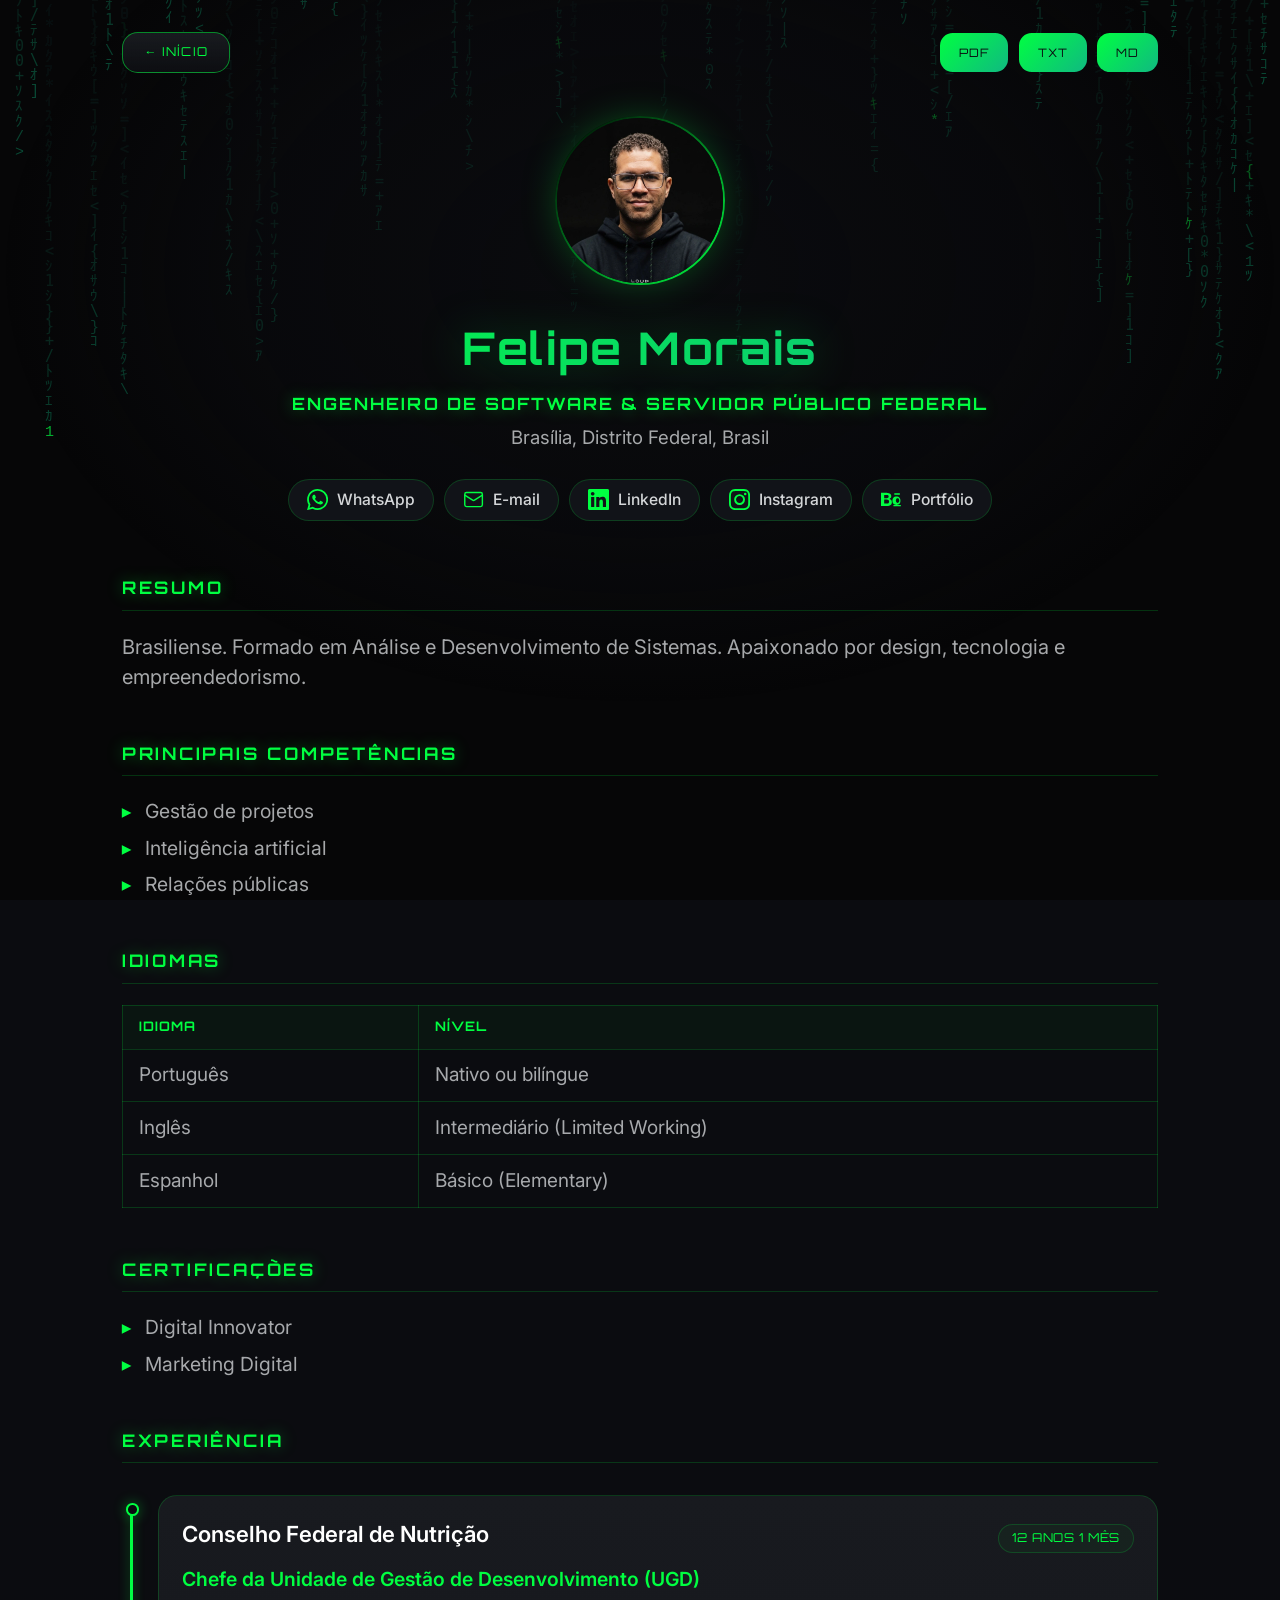
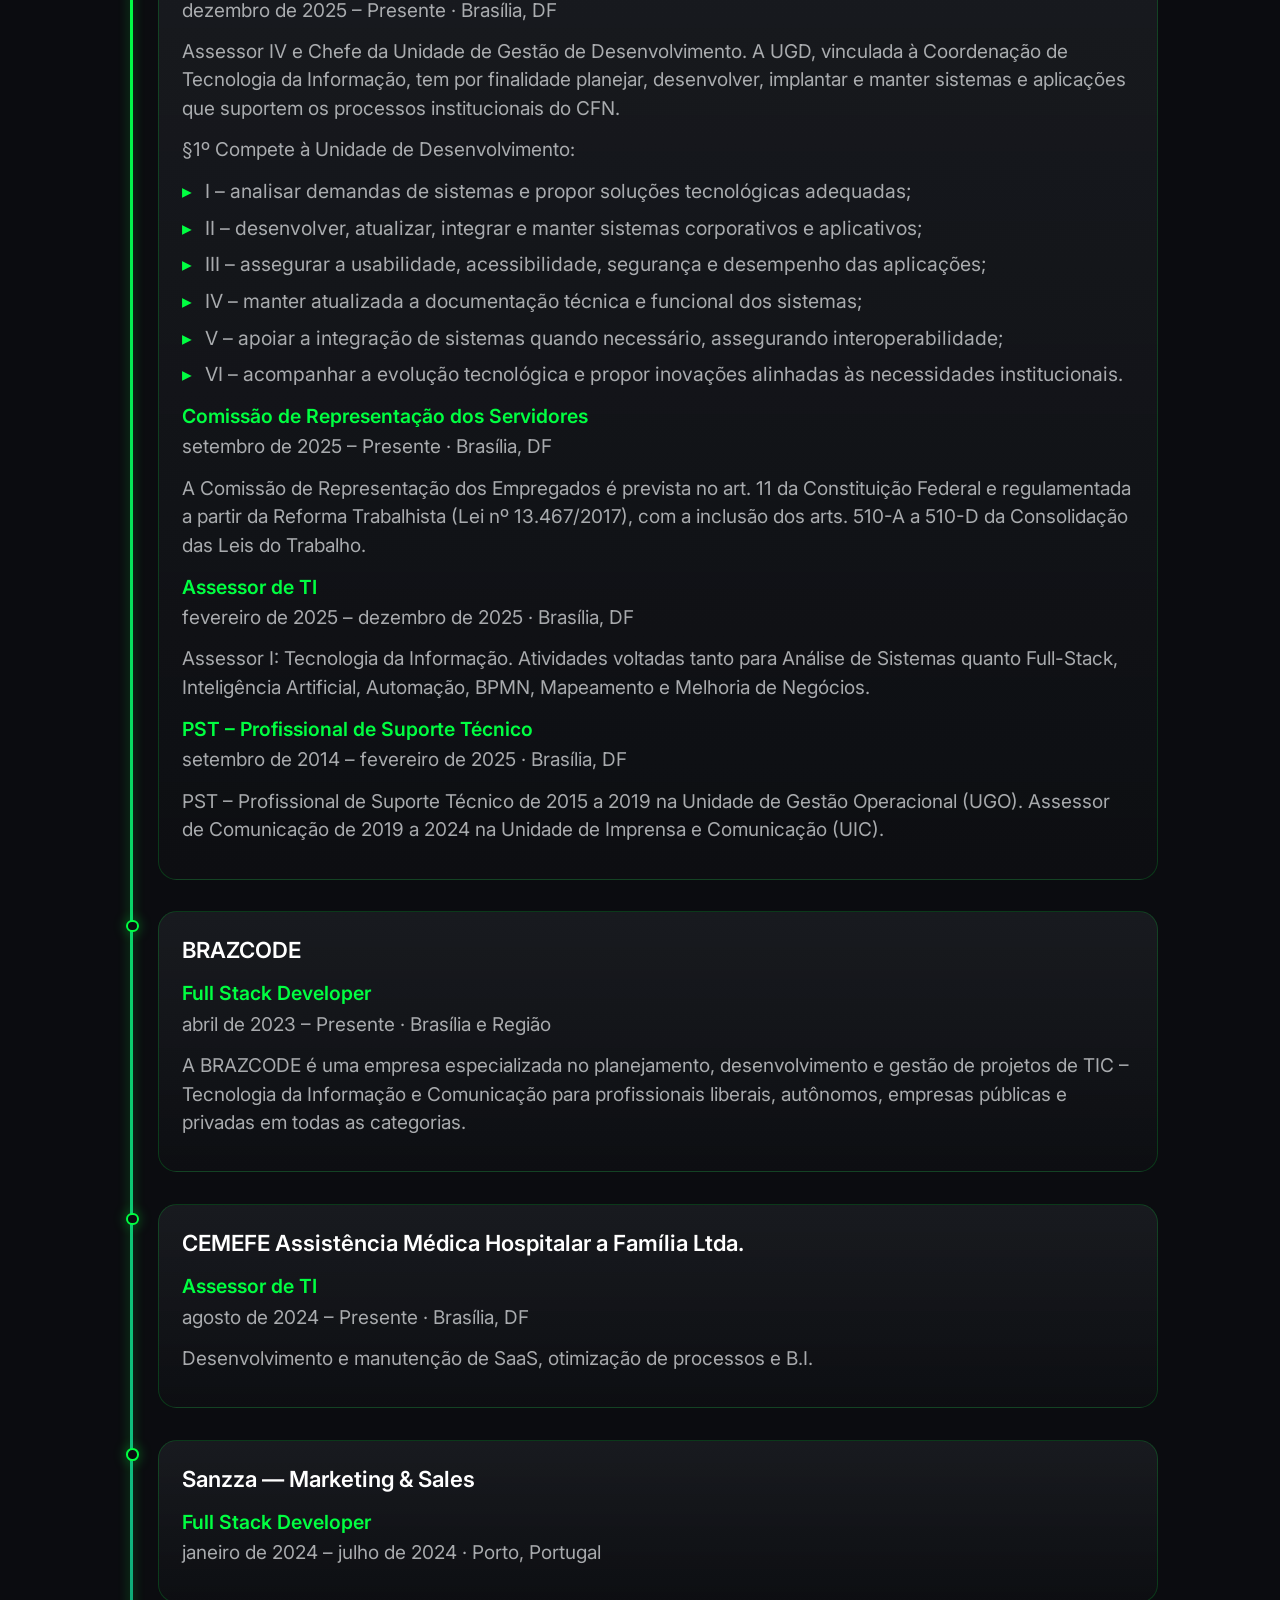
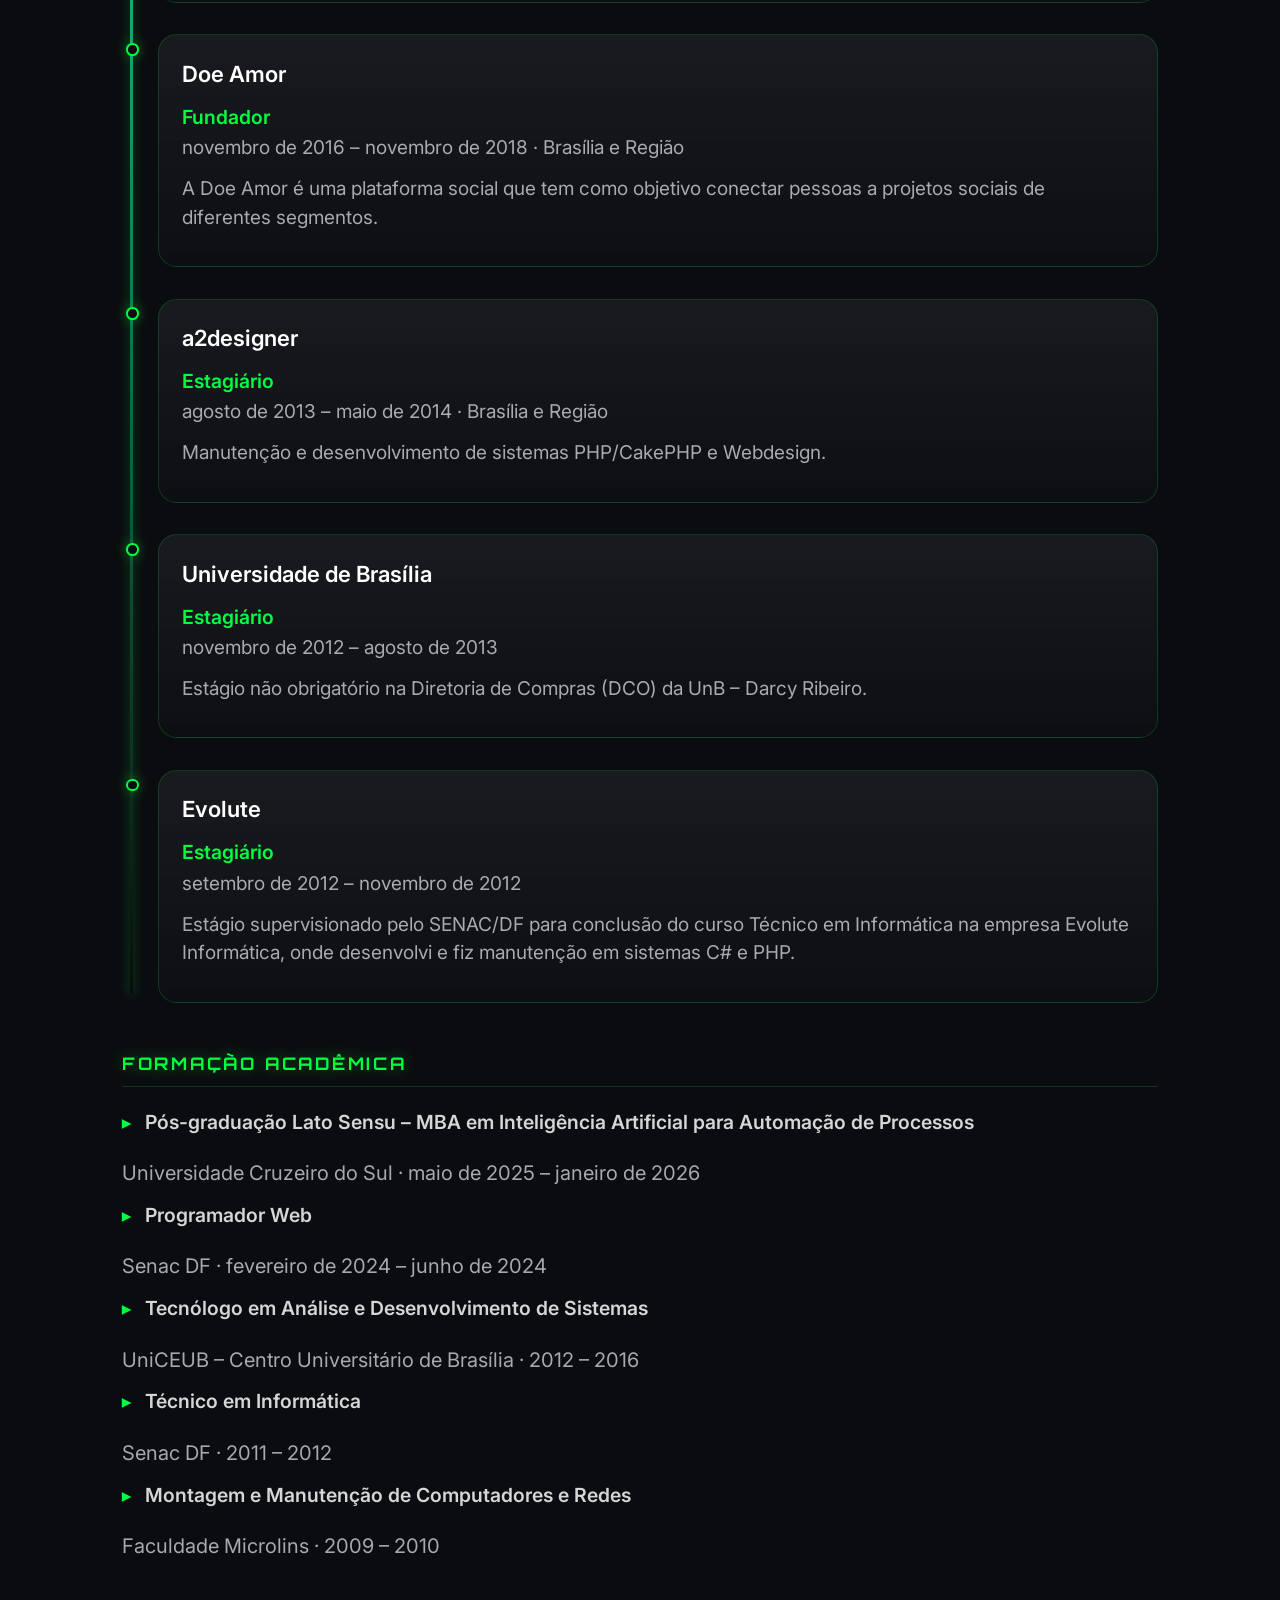
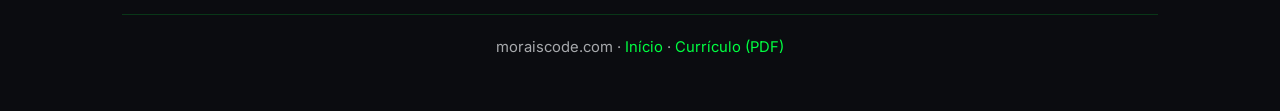
==== curriculo/index.html @ b553619d "style: troca o ciano (#66FCF1) pelo verde terminal (#00ff41) na home e no curriculo" ====
<!DOCTYPE html>
<html lang="pt-BR">
<head>
<meta charset="UTF-8">
<meta name="viewport" content="width=device-width,initial-scale=1,viewport-fit=cover">
<title>Currículo - Felipe Morais | Engenheiro de Software & Full Stack Developer</title>
<meta name="description" content="Currículo de Felipe Morais — Engenheiro de Software e Full Stack Developer, Servidor Público Federal no CFN (Brasília/DF). Experiência, formação, competências e contato.">
<meta name="keywords" content="currículo Felipe Morais, curriculum vitae, engenheiro de software, full stack developer, Python, JavaScript, PostgreSQL, Docker, WordPress, Linux, Node.js, Git, Brasília, CFN">
<meta name="author" content="Felipe Morais">
<meta name="robots" content="index, follow, max-snippet:-1, max-image-preview:large">
<link rel="canonical" href="https://moraiscode.com/curriculo/">
<meta name="theme-color" content="#0B0C10">
<meta name="geo.region" content="BR-DF">
<meta name="geo.placename" content="Brasília">
<meta property="profile:first_name" content="Felipe">
<meta property="profile:last_name" content="Morais">
<link rel="icon" href="/favicon.ico" sizes="any">
<link rel="icon" type="image/png" sizes="32x32" href="/favicon-32x32.png">
<link rel="icon" type="image/png" sizes="192x192" href="/favicon-192x192.png">
<link rel="apple-touch-icon" href="/apple-touch-icon.png">

<!-- Open Graph -->
<meta property="og:type" content="profile">
<meta property="og:title" content="Currículo - Felipe Morais | Engenheiro de Software">
<meta property="og:description" content="Engenheiro de Software e Full Stack Developer, Servidor Público Federal no CFN (Brasília/DF). Experiência, formação e competências.">
<meta property="og:url" content="https://moraiscode.com/curriculo/">
<meta property="og:site_name" content="moraiscode.com">
<meta property="og:image" content="https://moraiscode.com/assets/foto.webp">
<meta property="og:image:width" content="1280">
<meta property="og:image:height" content="1280">
<meta property="og:image:type" content="image/webp">
<meta property="og:image:alt" content="Felipe Morais">
<meta property="og:locale" content="pt_BR">

<!-- Twitter Card -->
<meta name="twitter:card" content="summary">
<meta name="twitter:title" content="Currículo - Felipe Morais">
<meta name="twitter:description" content="Engenheiro de Software e Full Stack Developer, Servidor Público Federal no CFN (Brasília/DF).">
<meta name="twitter:image" content="https://moraiscode.com/assets/foto.webp">
<meta name="twitter:image:alt" content="Felipe Morais">
<meta name="twitter:site" content="@moraiscode">

<script type="application/ld+json">
{
  "@context": "https://schema.org",
  "@type": "ProfilePage",
  "mainEntity": {
    "@type": "Person",
    "name": "Felipe Morais",
    "givenName": "Felipe",
    "familyName": "Morais",
    "url": "https://moraiscode.com",
    "image": "https://moraiscode.com/assets/foto.webp",
    "jobTitle": "Engenheiro de Software",
    "description": "Engenheiro de Software e Full Stack Developer, Servidor Público Federal no CFN. Atua com desenvolvimento web, automação, inteligência artificial e gestão de projetos de TIC.",
    "email": "contato.felipeamorim@gmail.com",
    "telephone": "+5561986535340",
    "address": {
      "@type": "PostalAddress",
      "addressLocality": "Brasília",
      "addressRegion": "DF",
      "addressCountry": "BR"
    },
    "nationality": "Brasileiro",
    "worksFor": { "@type": "Organization", "name": "Conselho Federal de Nutrição (CFN)" },
    "alumniOf": [
      { "@type": "CollegeOrUniversity", "name": "UniCEUB — Centro Universitário de Brasília" },
      { "@type": "CollegeOrUniversity", "name": "Universidade Cruzeiro do Sul" },
      { "@type": "EducationalOrganization", "name": "Senac DF" }
    ],
    "knowsLanguage": ["pt-BR", "en", "es"],
    "knowsAbout": ["Desenvolvimento web", "Full Stack", "Python", "JavaScript", "PostgreSQL", "Docker", "WordPress", "Linux", "Node.js", "Git", "Inteligência Artificial", "Automação", "Gestão de projetos"],
    "subjectOf": {
      "@type": "DigitalDocument",
      "name": "Currículo — Felipe Morais",
      "url": "https://moraiscode.com/curriculo.pdf",
      "encodingFormat": "application/pdf"
    },
    "sameAs": [
      "https://github.com/moraiscode",
      "https://www.linkedin.com/in/moraiscode/",
      "https://www.instagram.com/moraiscode",
      "https://www.behance.net/moraiscode"
    ]
  }
}
</script>

<link rel="preconnect" href="https://fonts.googleapis.com">
<link rel="preconnect" href="https://fonts.gstatic.com" crossorigin>
<link href="https://fonts.googleapis.com/css2?family=Orbitron:wght@500;700&family=Inter:wght@400;500;600&display=swap" rel="stylesheet">

<style>
*{margin:0;padding:0;box-sizing:border-box}
html{font-size:clamp(15px,2.35vmin,34px);-webkit-text-size-adjust:100%;scrollbar-width:thin;scrollbar-color:var(--cyan) var(--bg)}
::-webkit-scrollbar{width:.45rem;height:.45rem}
::-webkit-scrollbar-track{background:var(--bg)}
::-webkit-scrollbar-thumb{background:linear-gradient(180deg,var(--cyan),var(--green));border-radius:999px}
::-webkit-scrollbar-thumb:hover{background:var(--cyan);box-shadow:0 0 0.5rem var(--glow)}

:root{
  --bg:#0B0C10;
  --card:#111318;
  --border:rgba(0,255,65,.18);
  --cyan:#00ff41;
  --green:#10b981;
  --text:#D4D6D8;
  --dim:rgba(212,214,216,.78);
  --glow:rgba(0,255,65,.4);
}

body{
  background:var(--bg);
  color:var(--text);
  font-family:'Inter',system-ui,-apple-system,sans-serif;
  min-height:100vh;
  line-height:1.5;
  overflow-x:hidden;
}

/* MATRIX BACKGROUND */
#matrix{position:fixed;inset:0;width:100%;height:100%;z-index:0;pointer-events:none;opacity:.8}
body::after{
  content:'';
  position:fixed;
  inset:0;
  z-index:0;
  pointer-events:none;
  background:radial-gradient(ellipse 62% 60% at 50% 30%,rgba(11,12,16,.86) 0%,rgba(11,12,16,.5) 50%,rgba(11,12,16,0) 80%);
}

.wrap{
  position:relative;
  z-index:1;
  max-width:52rem;
  margin:0 auto;
  padding:1.5rem 1.5rem 2.5rem;
}

/* TOPBAR */
.topbar{
  display:flex;
  align-items:center;
  justify-content:space-between;
  gap:1rem;
  flex-wrap:wrap;
  margin-bottom:2rem;
}
.back{
  display:inline-flex;
  align-items:center;
  gap:.4rem;
  font-family:'Orbitron',sans-serif;
  font-size:.58rem;
  letter-spacing:.1em;
  text-transform:uppercase;
  color:var(--cyan);
  text-decoration:none;
  background:linear-gradient(180deg,rgba(255,255,255,.03),rgba(0,0,0,.28)),var(--card);
  border:0.0625rem solid color-mix(in srgb,var(--cyan) 40%,var(--border));
  border-radius:0.75rem;
  padding:.5rem 1rem;
  transition:border-color .2s ease,box-shadow .2s ease,transform .2s ease;
}
.back:hover{border-color:var(--cyan);box-shadow:0 0 1rem -0.25rem var(--glow);transform:translateY(-0.125rem)}
.dl{display:flex;gap:.5rem}
.dl a{
  font-family:'Orbitron',sans-serif;
  font-size:.55rem;
  letter-spacing:.08em;
  text-transform:uppercase;
  color:#0B0C10;
  background:linear-gradient(135deg,var(--cyan),var(--green));
  border-radius:0.6rem;
  padding:.5rem .9rem;
  text-decoration:none;
  transition:transform .2s ease,box-shadow .2s ease;
}
.dl a:hover{transform:translateY(-0.125rem);box-shadow:0 0 1.1rem -0.2rem var(--glow)}

/* HERO */
.hero{text-align:center;margin-bottom:2.5rem}
.hero-photo{
  width:8rem;
  height:8rem;
  border-radius:50%;
  border:0.125rem solid transparent;
  background:
    linear-gradient(var(--bg),var(--bg)) padding-box,
    linear-gradient(135deg,#000,var(--cyan)) border-box;
  object-fit:cover;
  margin-bottom:1rem;
  box-shadow:0 0 2rem -0.5rem var(--glow);
}
.hero-name{
  font-family:'Orbitron',sans-serif;
  font-weight:700;
  font-size:clamp(1.6rem,5vmin,2.6rem);
  letter-spacing:.04em;
  background:linear-gradient(90deg,var(--cyan),var(--green));
  -webkit-background-clip:text;
  background-clip:text;
  color:transparent;
  filter:drop-shadow(0 0 1rem rgba(0,255,65,.25));
  margin-bottom:.4rem;
}
.hero-role{
  font-family:'Orbitron',sans-serif;
  font-size:.8rem;
  letter-spacing:.12em;
  text-transform:uppercase;
  color:var(--cyan);
  text-shadow:0 0 0.75rem var(--glow);
  margin-bottom:.4rem;
}
.hero-loc{font-size:.88rem;color:var(--dim);margin-bottom:1.25rem}
.hero-links{display:flex;flex-wrap:wrap;justify-content:center;gap:.5rem}
.clink{
  display:inline-flex;
  align-items:center;
  gap:.4rem;
  font-size:.74rem;
  font-weight:500;
  color:var(--text);
  text-decoration:none;
  background:var(--card);
  border:0.0625rem solid var(--border);
  border-radius:999px;
  padding:.4rem .85rem;
  transition:transform .2s ease,border-color .2s ease,box-shadow .2s ease;
}
.clink svg{width:1rem;height:1rem;color:var(--cyan)}
.clink:hover{transform:translateY(-0.125rem);border-color:var(--cyan);box-shadow:0 0 1rem -0.3rem var(--glow)}

/* CONTEÚDO */
.cv h2{
  font-family:'Orbitron',sans-serif;
  font-size:.82rem;
  letter-spacing:.16em;
  text-transform:uppercase;
  color:var(--cyan);
  margin:2.25rem 0 1rem;
  padding-bottom:.45rem;
  border-bottom:0.0625rem solid var(--border);
  text-shadow:0 0 0.75rem var(--glow);
}
.cv h3{
  position:relative;
  font-family:'Inter',sans-serif;
  font-size:1.08rem;
  font-weight:600;
  color:#fff;
  margin:1.4rem 0 .3rem;
  padding-left:.85rem;
}
.cv h3::before{
  content:'';
  position:absolute;
  left:0;
  top:.15em;
  bottom:.15em;
  width:.2rem;
  border-radius:0.125rem;
  background:linear-gradient(var(--cyan),var(--green));
  box-shadow:0 0 0.5rem var(--glow);
}
.cv p{font-size:.95rem;color:var(--dim);margin-bottom:.6rem}
.cv strong{color:var(--text);font-weight:600}
.cv em{color:var(--cyan);font-style:normal;font-size:.82rem;letter-spacing:.02em}
.cv a{color:var(--cyan);text-decoration:none}
.cv a:hover{text-decoration:underline}
.cv ul{list-style:none;margin:0 0 1rem;padding:0}
.cv li{position:relative;font-size:.92rem;color:var(--dim);padding-left:1.1rem;margin-bottom:.35rem}
.cv li::before{content:'▸';position:absolute;left:0;color:var(--cyan)}
.cv hr{border:0;border-top:0.0625rem solid var(--border);margin:1.75rem 0}
.cv table{width:100%;border-collapse:collapse;margin:0 0 1rem;font-size:.9rem}
.cv th,.cv td{text-align:left;padding:.55rem .75rem;border:0.0625rem solid var(--border)}
.cv th{
  font-family:'Orbitron',sans-serif;
  font-size:.62rem;
  letter-spacing:.08em;
  text-transform:uppercase;
  color:var(--cyan);
  background:rgba(0,255,65,.04);
}
.cv td{color:var(--dim)}

/* TIMELINE (experiência) */
.timeline{position:relative;margin:1.5rem 0 0;padding-left:1.7rem}
.timeline::before{
  content:'';
  position:absolute;
  left:.4rem;
  top:0.7rem;
  bottom:.35rem;
  width:0.125rem;
  background:linear-gradient(180deg,var(--cyan),var(--green) 60%,transparent);
  box-shadow:0 0 0.5rem var(--glow);
}
.tl-item{position:relative;margin-bottom:1.5rem}
.tl-item:last-child{margin-bottom:0}
.tl-dot{
  position:absolute;
  left:-1.5rem;
  top:.4rem;
  width:.6rem;
  height:.6rem;
  border-radius:50%;
  background:var(--bg);
  border:0.125rem solid var(--cyan);
  box-shadow:0 0 0.6rem var(--glow);
}
.tl-card{
  background:linear-gradient(180deg,rgba(255,255,255,.03),rgba(0,0,0,.25)),var(--card);
  border:0.0625rem solid var(--border);
  border-radius:0.875rem;
  padding:1rem 1.1rem;
  transition:border-color .25s ease,box-shadow .25s ease,transform .25s ease;
}
.tl-card:hover{border-color:var(--cyan);box-shadow:0 0 1.25rem -0.4rem var(--glow);transform:translateY(-0.125rem)}
.tl-head{display:flex;align-items:baseline;justify-content:space-between;gap:.75rem;flex-wrap:wrap;margin-bottom:.4rem}
.tl-head h3{padding:0;margin:0;font-size:1.05rem;color:#fff}
.tl-head h3::before{display:none}
.tl-date{
  font-family:'Orbitron',sans-serif;
  font-size:.58rem;
  letter-spacing:.06em;
  text-transform:uppercase;
  color:var(--cyan);
  border:0.0625rem solid var(--border);
  border-radius:999px;
  padding:.2rem .6rem;
  white-space:nowrap;
  background:rgba(0,255,65,.04);
}
.tl-role{font-size:.92rem;font-weight:600;color:var(--cyan);margin:.6rem 0 .1rem}
.tl-when{font-size:.78rem;color:var(--dim);margin-bottom:.35rem}
.tl-card p{font-size:.9rem}
.tl-card ul{margin-bottom:.5rem}

/* RODAPÉ */
.footer{
  margin-top:2.5rem;
  padding-top:1rem;
  border-top:0.0625rem solid var(--border);
  text-align:center;
}
.footer p{font-size:.7rem;color:var(--dim)}
.footer a{color:var(--cyan);text-decoration:none}

@media(max-width:560px){
  .wrap{padding:1.25rem 1rem 2rem}
  .topbar{gap:.6rem;margin-bottom:1.5rem}
  .hero-photo{width:6.5rem;height:6.5rem}
  .cv h2{margin-top:1.6rem}
  .timeline{padding-left:1.4rem}
  .tl-dot{left:-1.25rem}
}

@media(prefers-reduced-motion:reduce){*{animation:none!important;transition:none!important}}
</style>
</head>
<body>

<canvas id="matrix" aria-hidden="true"></canvas>

<div class="wrap">

  <nav class="topbar">
    <a class="back" href="/">← Início</a>
    <div class="dl">
      <a href="/curriculo.pdf">PDF</a>
      <a href="/curriculo.txt">TXT</a>
      <a href="/curriculo.md">MD</a>
    </div>
  </nav>

  <main>
<header class="hero"><img class="hero-photo" src="/assets/foto.webp" alt="Felipe Morais" width="132" height="132" decoding="async"><h1 class="hero-name">Felipe Morais</h1><p class="hero-role"><strong>Engenheiro de Software &amp; Servidor Público Federal</strong></p><p class="hero-loc">Brasília, Distrito Federal, Brasil</p><nav class="hero-links"><a href="https://wa.me/5561986535340" target="_blank" rel="noopener" class="clink" title="WhatsApp" aria-label="WhatsApp"><svg viewBox="0 0 24 24" fill="currentColor" aria-hidden="true"><path d="M17.472 14.382c-.297-.149-1.758-.867-2.03-.967-.273-.099-.471-.148-.67.15-.197.297-.767.966-.94 1.164-.173.199-.347.223-.644.075-.297-.15-1.255-.463-2.39-1.475-.883-.788-1.48-1.761-1.653-2.059-.173-.297-.018-.458.13-.606.134-.133.298-.347.446-.52.149-.174.198-.298.298-.497.099-.198.05-.371-.025-.52-.075-.149-.669-1.612-.916-2.207-.242-.579-.487-.5-.669-.51l-.57-.01c-.198 0-.52.074-.792.372-.272.297-1.04 1.016-1.04 2.479 0 1.462 1.065 2.875 1.213 3.074.149.198 2.096 3.2 5.077 4.487.709.306 1.262.489 1.694.625.712.227 1.36.195 1.871.118.571-.085 1.758-.719 2.006-1.413.248-.694.248-1.289.173-1.413-.074-.124-.272-.198-.57-.347m-5.421 7.403h-.004a9.87 9.87 0 01-5.031-1.378l-.361-.214-3.741.982.998-3.648-.235-.374a9.86 9.86 0 01-1.51-5.26c.001-5.45 4.436-9.884 9.888-9.884 2.64 0 5.122 1.03 6.988 2.898a9.825 9.825 0 012.893 6.994c-.003 5.45-4.437 9.884-9.885 9.884m8.413-18.297A11.815 11.815 0 0012.05 0C5.495 0 .16 5.335.157 11.892c0 2.096.547 4.142 1.588 5.945L.057 24l6.305-1.654a11.882 11.882 0 005.683 1.448h.005c6.554 0 11.89-5.335 11.893-11.893a11.821 11.821 0 00-3.48-8.413Z"/></svg><span>WhatsApp</span></a><a href="mailto:contato.felipeamorim@gmail.com" target="_blank" rel="noopener" class="clink" title="E-mail" aria-label="E-mail"><svg viewBox="0 0 24 24" fill="none" stroke="currentColor" stroke-width="1.6" stroke-linecap="round" stroke-linejoin="round" aria-hidden="true"><rect x="2" y="4" width="20" height="16" rx="2"/><path d="m22 7-8.97 5.7a1.94 1.94 0 0 1-2.06 0L2 7"/></svg><span>E-mail</span></a><a href="https://www.linkedin.com/in/moraiscode" target="_blank" rel="noopener" class="clink" title="LinkedIn" aria-label="LinkedIn"><svg viewBox="0 0 24 24" fill="currentColor" aria-hidden="true"><path d="M20.447 20.452h-3.554v-5.569c0-1.328-.027-3.037-1.852-3.037-1.853 0-2.136 1.445-2.136 2.939v5.667H9.351V9h3.414v1.561h.046c.477-.9 1.637-1.85 3.37-1.85 3.601 0 4.267 2.37 4.267 5.455v6.286zM5.337 7.433c-1.144 0-2.063-.926-2.063-2.065 0-1.138.92-2.063 2.063-2.063 1.14 0 2.064.925 2.064 2.063 0 1.139-.925 2.065-2.064 2.065zm1.782 13.019H3.555V9h3.564v11.452zM22.225 0H1.771C.792 0 0 .774 0 1.729v20.542C0 23.227.792 24 1.771 24h20.451C23.2 24 24 23.227 24 22.271V1.729C24 .774 23.2 0 22.222 0h.003z"/></svg><span>LinkedIn</span></a><a href="https://instagram.com/moraiscode" target="_blank" rel="noopener" class="clink" title="Instagram" aria-label="Instagram"><svg viewBox="0 0 24 24" fill="currentColor" aria-hidden="true"><path d="M12 0C8.74 0 8.333.015 7.053.072 5.775.132 4.905.333 4.14.63c-.789.306-1.459.717-2.126 1.384S.935 3.35.63 4.14C.333 4.905.131 5.775.072 7.053.012 8.333 0 8.74 0 12s.015 3.667.072 4.947c.06 1.277.261 2.148.558 2.913.306.788.717 1.459 1.384 2.126.667.666 1.336 1.079 2.126 1.384.766.296 1.636.499 2.913.558C8.333 23.988 8.74 24 12 24s3.667-.015 4.947-.072c1.277-.06 2.148-.262 2.913-.558.788-.306 1.459-.718 2.126-1.384.666-.667 1.079-1.335 1.384-2.126.296-.765.499-1.636.558-2.913.06-1.28.072-1.687.072-4.947s-.015-3.667-.072-4.947c-.06-1.277-.262-2.149-.558-2.913-.306-.789-.718-1.459-1.384-2.126C21.319 1.347 20.651.935 19.86.63c-.765-.297-1.636-.499-2.913-.558C15.667.012 15.26 0 12 0zm0 2.16c3.203 0 3.585.016 4.85.071 1.17.055 1.805.249 2.227.415.562.217.96.477 1.382.896.419.42.679.819.896 1.381.164.422.36 1.057.413 2.227.057 1.266.07 1.646.07 4.85s-.015 3.585-.074 4.85c-.061 1.17-.256 1.805-.421 2.227-.224.562-.479.96-.899 1.382-.419.419-.824.679-1.38.896-.42.164-1.065.36-2.235.413-1.274.057-1.649.07-4.859.07-3.211 0-3.586-.015-4.859-.074-1.171-.061-1.816-.256-2.236-.421-.569-.224-.96-.479-1.379-.899-.421-.419-.69-.824-.9-1.38-.165-.42-.359-1.065-.42-2.235-.045-1.26-.061-1.649-.061-4.844 0-3.196.016-3.586.061-4.861.061-1.17.255-1.814.42-2.234.21-.57.479-.96.9-1.381.419-.419.81-.689 1.379-.898.42-.166 1.051-.361 2.221-.421 1.275-.045 1.65-.06 4.859-.06l.045.03zm0 3.678a6.162 6.162 0 100 12.324 6.162 6.162 0 100-12.324zM12 16c-2.21 0-4-1.79-4-4s1.79-4 4-4 4 1.79 4 4-1.79 4-4 4zm7.846-10.405a1.441 1.441 0 11-2.88 0 1.441 1.441 0 012.88 0z"/></svg><span>Instagram</span></a><a href="https://www.behance.net/moraiscode" target="_blank" rel="noopener" class="clink" title="Portfólio" aria-label="Portfólio"><svg viewBox="0 0 24 24" fill="currentColor" aria-hidden="true"><path d="M6.938 4.503c.702 0 1.34.06 1.92.188.577.13 1.07.33 1.485.61.41.28.733.65.96 1.12.225.47.34 1.05.34 1.73 0 .74-.17 1.36-.507 1.86-.338.5-.837.9-1.502 1.22.906.26 1.576.72 2.022 1.37.448.66.665 1.45.665 2.36 0 .75-.13 1.39-.41 1.93-.28.55-.67 1-1.16 1.35-.48.348-1.05.6-1.67.767-.63.165-1.27.25-1.95.25H0v-14.9h6.938zm-.36 5.91c.63 0 1.14-.15 1.53-.44.39-.3.59-.74.59-1.33 0-.35-.06-.64-.19-.87-.13-.23-.3-.42-.51-.56-.21-.14-.44-.24-.69-.3-.26-.06-.52-.1-.79-.1H3.61v3.6h2.97zm.16 6.18c.31 0 .61-.03.91-.1.3-.07.56-.19.79-.36.23-.17.41-.4.55-.69.14-.29.21-.65.21-1.08 0-.85-.24-1.47-.72-1.86-.48-.39-1.11-.58-1.89-.58H3.61v4.59h3.13zM15.1 4.91h6.3v1.62h-6.3V4.91zM21.79 11.37c-.19-.58-.48-1.09-.86-1.51-.39-.42-.87-.74-1.44-.96-.57-.22-1.22-.33-1.95-.33-.73 0-1.38.11-1.95.33-.57.22-1.05.54-1.44.96-.38.42-.67.93-.86 1.51-.19.58-.29 1.22-.29 1.93 0 .71.1 1.35.29 1.93.19.58.48 1.09.86 1.51.39.42.87.74 1.44.96.57.22 1.22.33 1.95.33.73 0 1.38-.11 1.95-.33.57-.22 1.05-.54 1.44-.96.38-.42.67-.93.86-1.51.19-.58.29-1.22.29-1.93 0-.71-.1-1.35-.29-1.93zm-4.65.46c.17-.39.4-.7.68-.92.28-.22.61-.33.99-.33.38 0 .71.11.99.33.28.22.51.53.68.92.17.39.25.84.25 1.34 0 .5-.08.95-.25 1.34-.17.39-.4.7-.68.92-.28.22-.61.33-.99.33-.38 0-.71-.11-.99-.33-.28-.22-.51-.53-.68-.92-.17-.39-.25-.84-.25-1.34 0-.5.08-.95.25-1.34zM14.12 19.5h8.4v-1.4h-8.4v1.4z"/></svg><span>Portfólio</span></a></nav></header>
<article class="cv"><h2>Resumo</h2>
<p>Brasiliense. Formado em Análise e Desenvolvimento de Sistemas. Apaixonado por design, tecnologia e empreendedorismo.</p>
<h2>Principais competências</h2>
<ul><li>Gestão de projetos</li><li>Inteligência artificial</li><li>Relações públicas</li></ul>
<h2>Idiomas</h2>
<table><thead><tr><th>Idioma</th><th>Nível</th></tr></thead><tbody><tr><td>Português</td><td>Nativo ou bilíngue</td></tr><tr><td>Inglês</td><td>Intermediário (Limited Working)</td></tr><tr><td>Espanhol</td><td>Básico (Elementary)</td></tr></tbody></table>
<h2>Certificações</h2>
<ul><li>Digital Innovator</li><li>Marketing Digital</li></ul>
<h2>Experiência</h2><div class="timeline"><div class="tl-item"><span class="tl-dot"></span><div class="tl-card"><div class="tl-head"><h3>Conselho Federal de Nutrição</h3><span class="tl-date">12 anos 1 mês</span></div><h4 class="tl-role">Chefe da Unidade de Gestão de Desenvolvimento (UGD)</h4><p class="tl-when">dezembro de 2025 – Presente · Brasília, DF</p><p>Assessor IV e Chefe da Unidade de Gestão de Desenvolvimento. A UGD, vinculada à Coordenação de Tecnologia da Informação, tem por finalidade planejar, desenvolver, implantar e manter sistemas e aplicações que suportem os processos institucionais do CFN.</p><p>§1º Compete à Unidade de Desenvolvimento:</p><ul><li>I – analisar demandas de sistemas e propor soluções tecnológicas adequadas;</li><li>II – desenvolver, atualizar, integrar e manter sistemas corporativos e aplicativos;</li><li>III – assegurar a usabilidade, acessibilidade, segurança e desempenho das aplicações;</li><li>IV – manter atualizada a documentação técnica e funcional dos sistemas;</li><li>V – apoiar a integração de sistemas quando necessário, assegurando interoperabilidade;</li><li>VI – acompanhar a evolução tecnológica e propor inovações alinhadas às necessidades institucionais.</li></ul><h4 class="tl-role">Comissão de Representação dos Servidores</h4><p class="tl-when">setembro de 2025 – Presente · Brasília, DF</p><p>A Comissão de Representação dos Empregados é prevista no art. 11 da Constituição Federal e regulamentada a partir da Reforma Trabalhista (Lei nº 13.467/2017), com a inclusão dos arts. 510-A a 510-D da Consolidação das Leis do Trabalho.</p><h4 class="tl-role">Assessor de TI</h4><p class="tl-when">fevereiro de 2025 – dezembro de 2025 · Brasília, DF</p><p>Assessor I: Tecnologia da Informação. Atividades voltadas tanto para Análise de Sistemas quanto Full-Stack, Inteligência Artificial, Automação, BPMN, Mapeamento e Melhoria de Negócios.</p><h4 class="tl-role">PST – Profissional de Suporte Técnico</h4><p class="tl-when">setembro de 2014 – fevereiro de 2025 · Brasília, DF</p><p>PST – Profissional de Suporte Técnico de 2015 a 2019 na Unidade de Gestão Operacional (UGO). Assessor de Comunicação de 2019 a 2024 na Unidade de Imprensa e Comunicação (UIC).</p></div></div><div class="tl-item"><span class="tl-dot"></span><div class="tl-card"><div class="tl-head"><h3>BRAZCODE</h3></div><h4 class="tl-role">Full Stack Developer</h4><p class="tl-when">abril de 2023 – Presente · Brasília e Região</p><p>A BRAZCODE é uma empresa especializada no planejamento, desenvolvimento e gestão de projetos de TIC – Tecnologia da Informação e Comunicação para profissionais liberais, autônomos, empresas públicas e privadas em todas as categorias.</p></div></div><div class="tl-item"><span class="tl-dot"></span><div class="tl-card"><div class="tl-head"><h3>CEMEFE Assistência Médica Hospitalar a Família Ltda.</h3></div><h4 class="tl-role">Assessor de TI</h4><p class="tl-when">agosto de 2024 – Presente · Brasília, DF</p><p>Desenvolvimento e manutenção de SaaS, otimização de processos e B.I.</p></div></div><div class="tl-item"><span class="tl-dot"></span><div class="tl-card"><div class="tl-head"><h3>Sanzza — Marketing &amp; Sales</h3></div><h4 class="tl-role">Full Stack Developer</h4><p class="tl-when">janeiro de 2024 – julho de 2024 · Porto, Portugal</p></div></div><div class="tl-item"><span class="tl-dot"></span><div class="tl-card"><div class="tl-head"><h3>Doe Amor</h3></div><h4 class="tl-role">Fundador</h4><p class="tl-when">novembro de 2016 – novembro de 2018 · Brasília e Região</p><p>A Doe Amor é uma plataforma social que tem como objetivo conectar pessoas a projetos sociais de diferentes segmentos.</p></div></div><div class="tl-item"><span class="tl-dot"></span><div class="tl-card"><div class="tl-head"><h3>a2designer</h3></div><h4 class="tl-role">Estagiário</h4><p class="tl-when">agosto de 2013 – maio de 2014 · Brasília e Região</p><p>Manutenção e desenvolvimento de sistemas PHP/CakePHP e Webdesign.</p></div></div><div class="tl-item"><span class="tl-dot"></span><div class="tl-card"><div class="tl-head"><h3>Universidade de Brasília</h3></div><h4 class="tl-role">Estagiário</h4><p class="tl-when">novembro de 2012 – agosto de 2013</p><p>Estágio não obrigatório na Diretoria de Compras (DCO) da UnB – Darcy Ribeiro.</p></div></div><div class="tl-item"><span class="tl-dot"></span><div class="tl-card"><div class="tl-head"><h3>Evolute</h3></div><h4 class="tl-role">Estagiário</h4><p class="tl-when">setembro de 2012 – novembro de 2012</p><p>Estágio supervisionado pelo SENAC/DF para conclusão do curso Técnico em Informática na empresa Evolute Informática, onde desenvolvi e fiz manutenção em sistemas C# e PHP.</p></div></div></div>
<h2>Formação acadêmica</h2>
<ul><li><strong>Pós-graduação Lato Sensu – MBA em Inteligência Artificial para Automação de Processos</strong></li></ul>
<p>Universidade Cruzeiro do Sul · maio de 2025 – janeiro de 2026</p>
<ul><li><strong>Programador Web</strong></li></ul>
<p>Senac DF · fevereiro de 2024 – junho de 2024</p>
<ul><li><strong>Tecnólogo em Análise e Desenvolvimento de Sistemas</strong></li></ul>
<p>UniCEUB – Centro Universitário de Brasília · 2012 – 2016</p>
<ul><li><strong>Técnico em Informática</strong></li></ul>
<p>Senac DF · 2011 – 2012</p>
<ul><li><strong>Montagem e Manutenção de Computadores e Redes</strong></li></ul>
<p>Faculdade Microlins · 2009 – 2010</p></article>
  </main>

  <footer class="footer">
    <p>moraiscode.com · <a href="/">Início</a> · <a href="/curriculo.pdf">Currículo (PDF)</a></p>
  </footer>

</div>

<script>
(function(){
  var c=document.getElementById('matrix');
  if(!c||!c.getContext)return;
  if(window.matchMedia&&window.matchMedia('(prefers-reduced-motion: reduce)').matches){c.remove();return;}
  var ctx=c.getContext('2d');
  var chars='01ｱｲｳｴｵｶｷｸｹｺｻｼｽｾｿﾀﾁﾂﾃﾄ<>[]{}/\\|=+*'.split('');
  var fs=15,cols,drops,w,h,dpr,running=true,last=0;
  var frame=window.innerWidth<560?1000/12:1000/18;
  function draw(t){
    if(!running)return;
    requestAnimationFrame(draw);
    if(t-last<frame)return;
    last=t;
    ctx.fillStyle='rgba(11,12,16,0.10)';
    ctx.fillRect(0,0,w,h);
    ctx.font=fs+'px monospace';
    for(var i=0;i<cols;i++){
      var x=i*fs,y=drops[i]*fs,ch=chars[(Math.random()*chars.length)|0];
      ctx.fillStyle=Math.random()>0.985?'rgba(0,255,65,0.85)':'rgba(16,185,129,0.46)';
      ctx.fillText(ch,x,y);
      if(y>h&&Math.random()>0.975)drops[i]=0;
      drops[i]++;
    }
  }
  function init(){
    dpr=Math.min(window.devicePixelRatio||1,1);
    w=window.innerWidth;h=window.innerHeight;
    c.width=w*dpr;c.height=h*dpr;
    ctx.setTransform(dpr,0,0,dpr,0,0);
    cols=Math.ceil(w/fs);drops=[];
    for(var i=0;i<cols;i++)drops[i]=Math.random()*-60;
  }
  document.addEventListener('visibilitychange',function(){
    running=!document.hidden;
    if(running){last=0;requestAnimationFrame(draw);}
  });
  init();
  requestAnimationFrame(draw);
})();
</script>

</body>
</html>
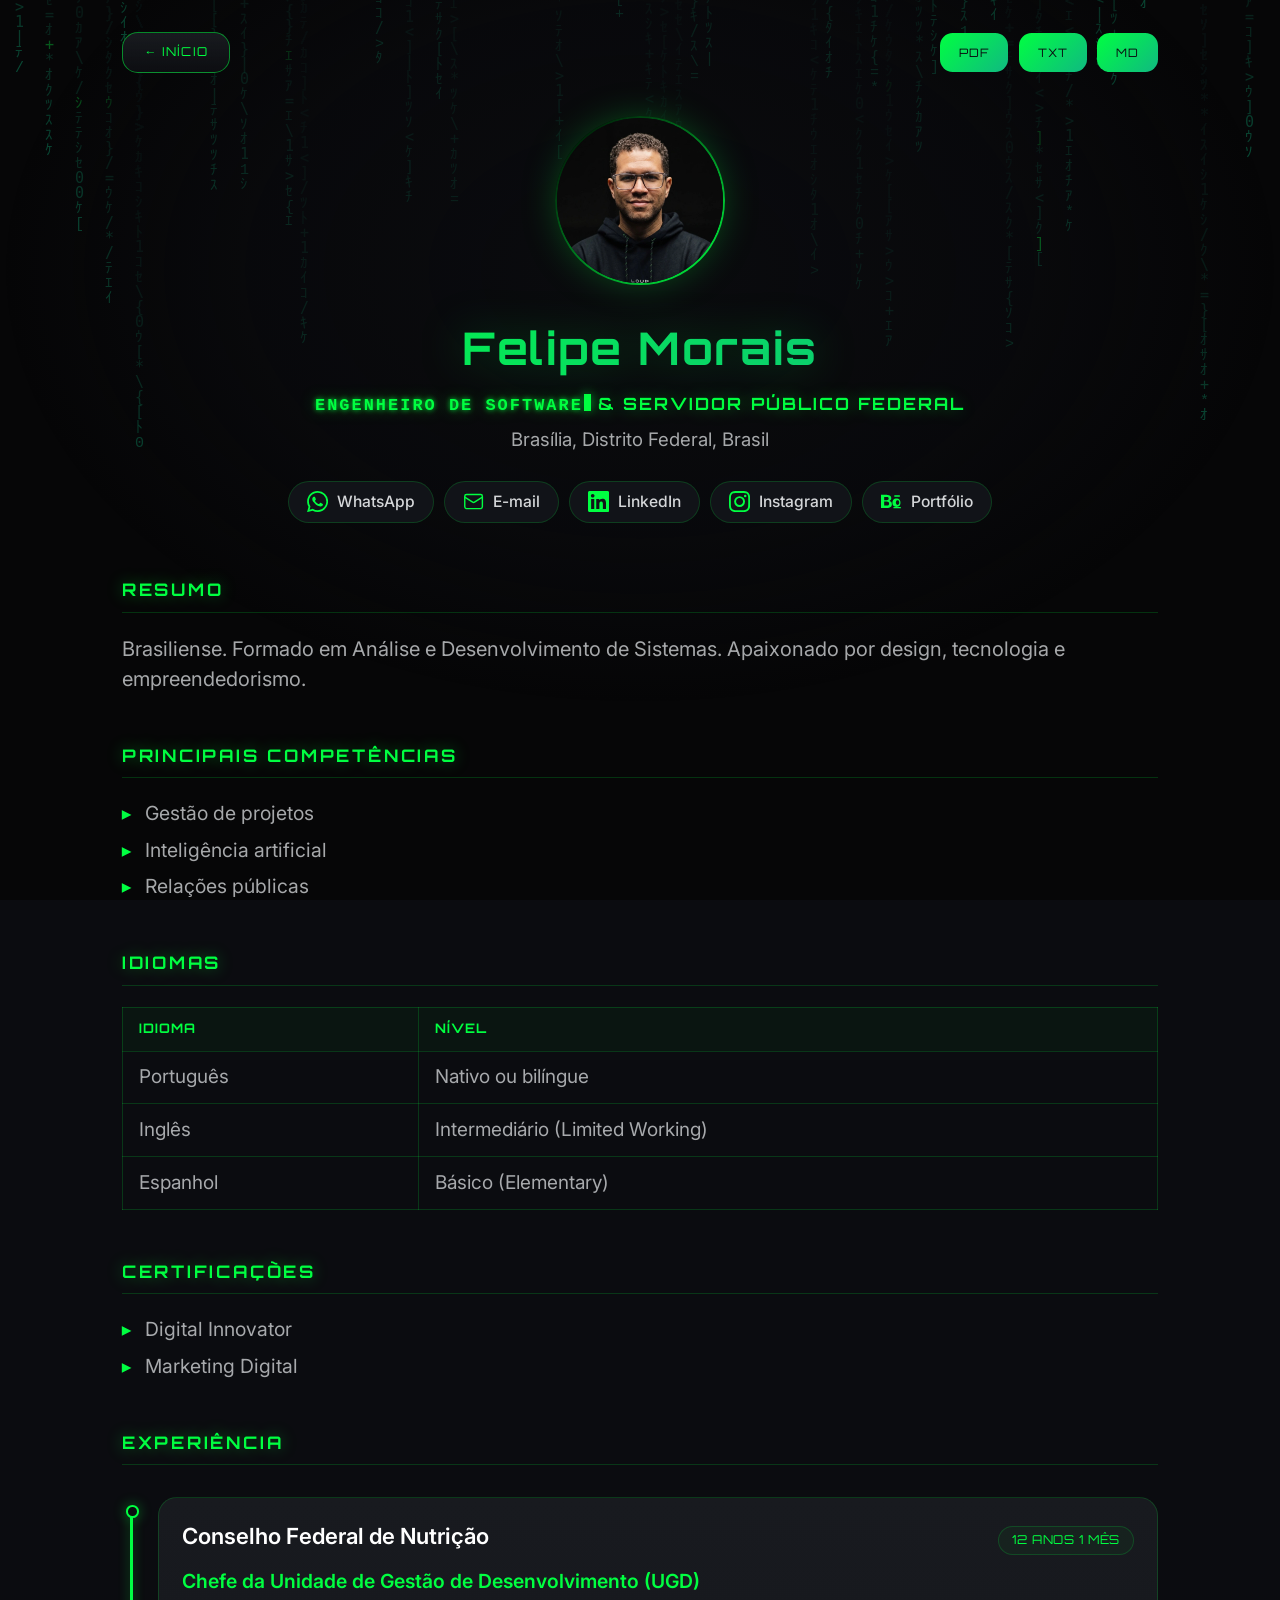
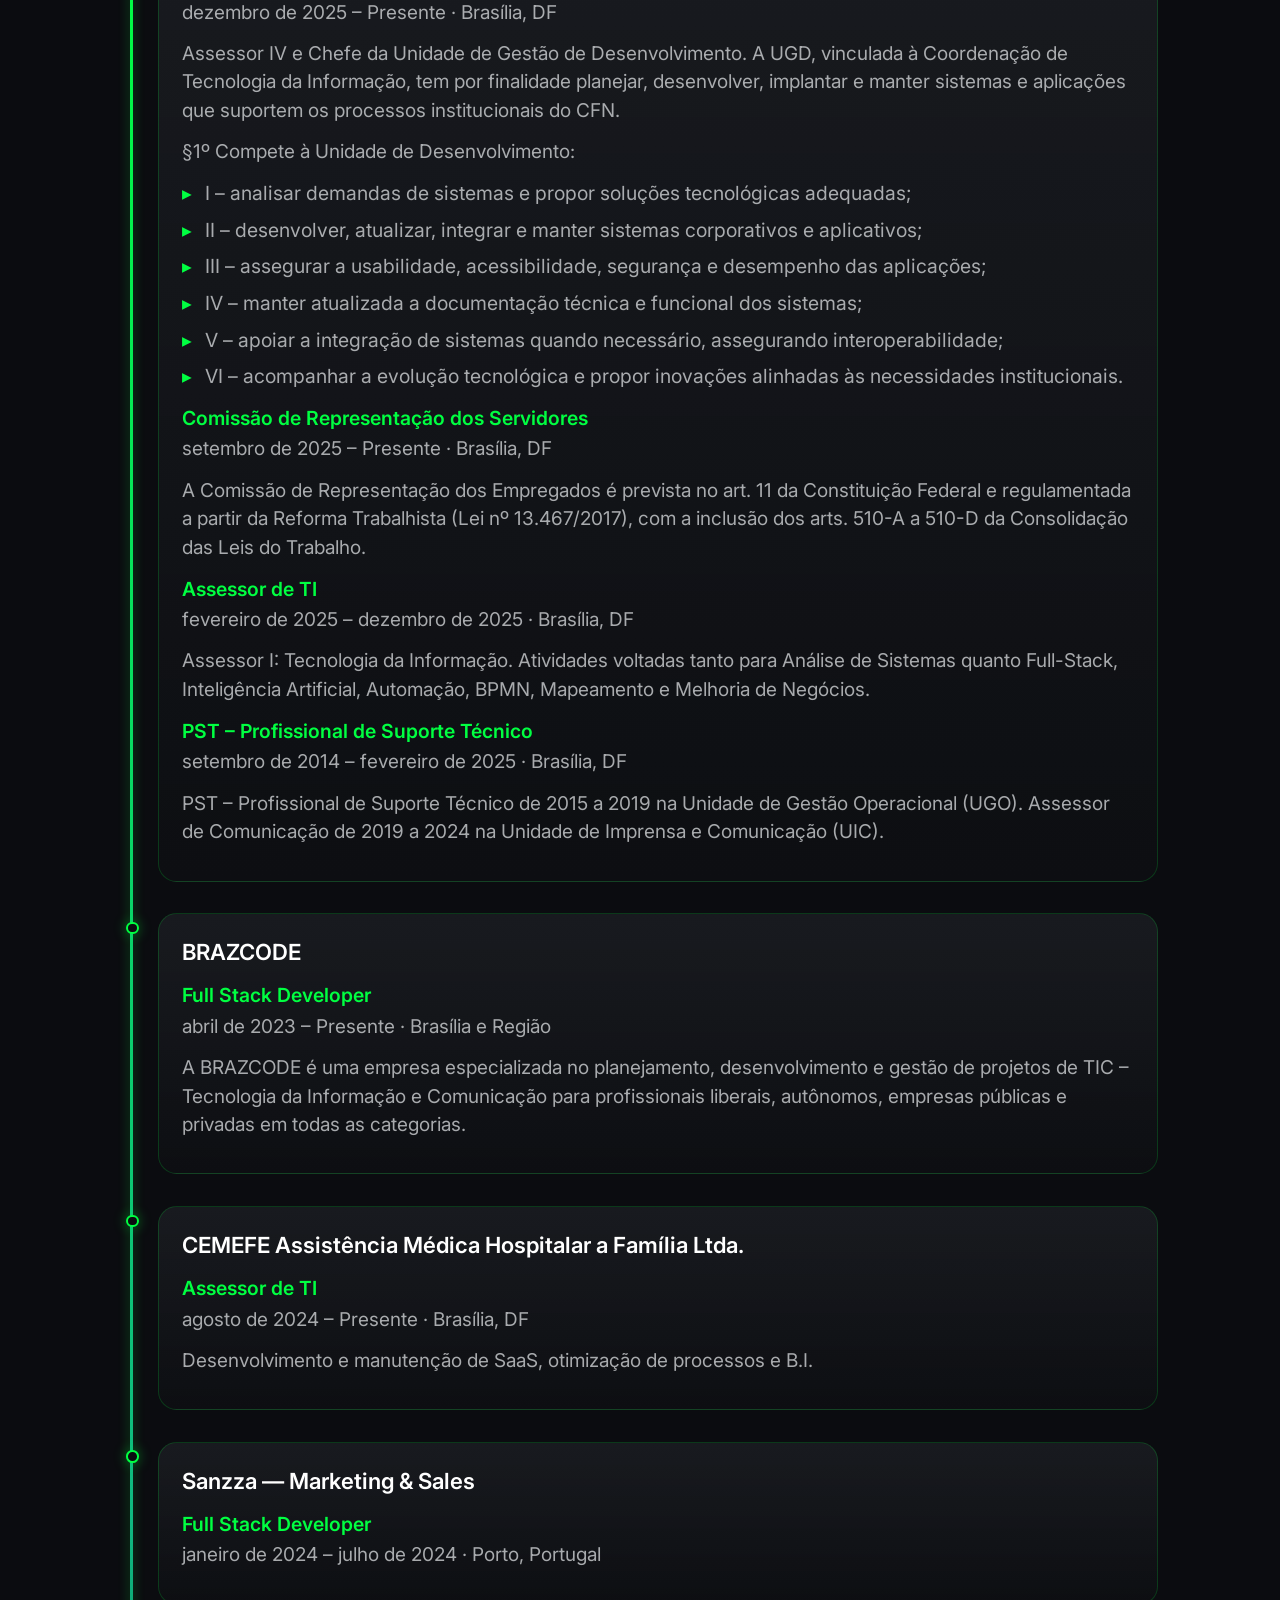
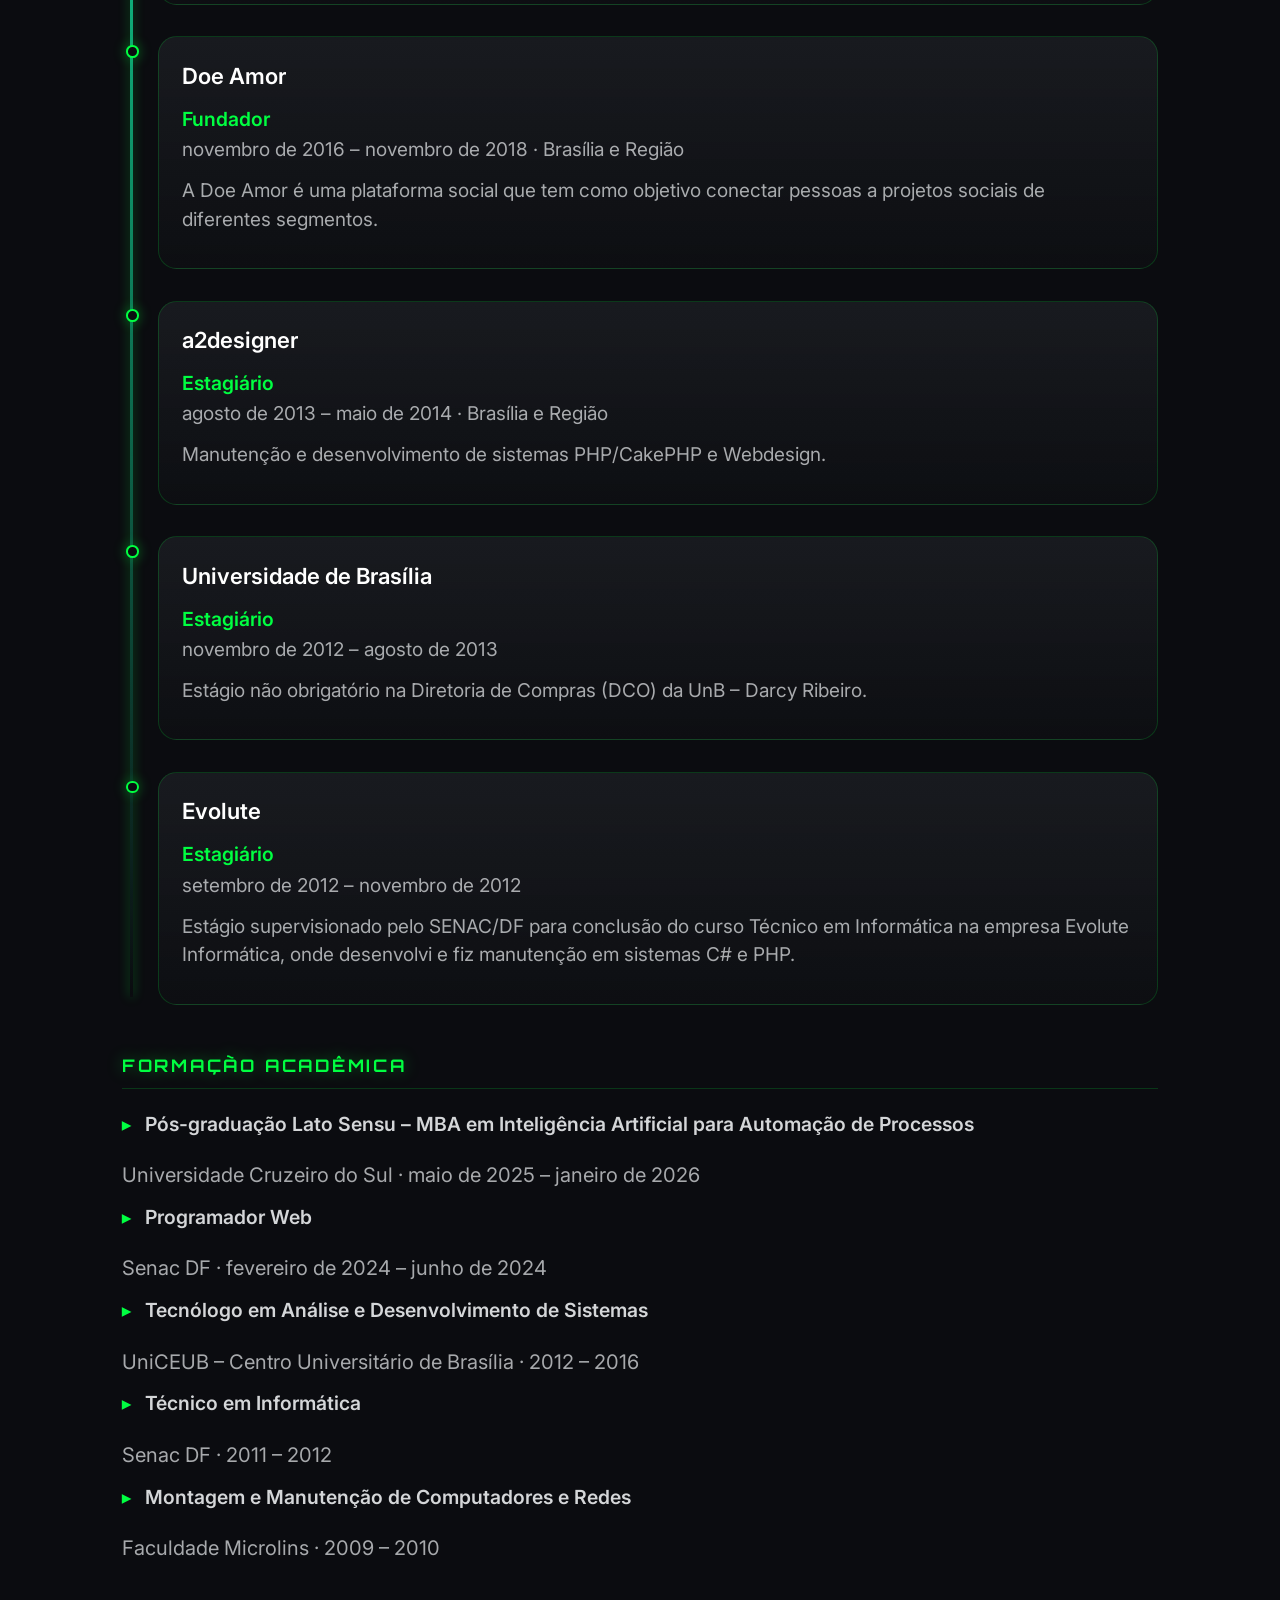
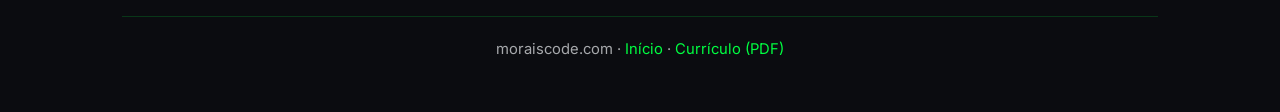
==== commit bcfb18df: "curriculo: hero terminal-style (texto verde + barrinha piscando), igual à home" ====
--- a/curriculo/index.html
+++ b/curriculo/index.html
@@ -213,6 +213,26 @@
   text-shadow:0 0 0.75rem var(--glow);
   margin-bottom:.4rem;
 }
+
+/* hero terminal-style (igual à home): texto verde + barrinha piscando */
+.hero-role .typed{
+  font-family:ui-monospace,'SF Mono',Menlo,Consolas,monospace;
+  color:#00ff41;
+  text-shadow:
+    0 0 0.25rem rgba(0,255,65,.85),
+    0 0 0.75rem rgba(0,255,65,.45);
+}
+.hero-role .cursor{
+  display:inline-block;
+  width:.5ch;
+  height:1em;
+  margin-left:0.0625rem;
+  background:#00ff41;
+  box-shadow:0 0 0.5rem rgba(0,255,65,.7);
+  vertical-align:-0.0625rem;
+  animation:blink 1s steps(1,end) infinite;
+}
+@keyframes blink{0%,49%{opacity:1}50%,100%{opacity:0}}
 .hero-loc{font-size:.88rem;color:var(--dim);margin-bottom:1.25rem}
 .hero-links{display:flex;flex-wrap:wrap;justify-content:center;gap:.5rem}
 .clink{
@@ -376,7 +396,7 @@
   </nav>
 
   <main>
-<header class="hero"><img class="hero-photo" src="/assets/foto.webp" alt="Felipe Morais" width="132" height="132" decoding="async"><h1 class="hero-name">Felipe Morais</h1><p class="hero-role"><strong>Engenheiro de Software &amp; Servidor Público Federal</strong></p><p class="hero-loc">Brasília, Distrito Federal, Brasil</p><nav class="hero-links"><a href="https://wa.me/5561986535340" target="_blank" rel="noopener" class="clink" title="WhatsApp" aria-label="WhatsApp"><svg viewBox="0 0 24 24" fill="currentColor" aria-hidden="true"><path d="M17.472 14.382c-.297-.149-1.758-.867-2.03-.967-.273-.099-.471-.148-.67.15-.197.297-.767.966-.94 1.164-.173.199-.347.223-.644.075-.297-.15-1.255-.463-2.39-1.475-.883-.788-1.48-1.761-1.653-2.059-.173-.297-.018-.458.13-.606.134-.133.298-.347.446-.52.149-.174.198-.298.298-.497.099-.198.05-.371-.025-.52-.075-.149-.669-1.612-.916-2.207-.242-.579-.487-.5-.669-.51l-.57-.01c-.198 0-.52.074-.792.372-.272.297-1.04 1.016-1.04 2.479 0 1.462 1.065 2.875 1.213 3.074.149.198 2.096 3.2 5.077 4.487.709.306 1.262.489 1.694.625.712.227 1.36.195 1.871.118.571-.085 1.758-.719 2.006-1.413.248-.694.248-1.289.173-1.413-.074-.124-.272-.198-.57-.347m-5.421 7.403h-.004a9.87 9.87 0 01-5.031-1.378l-.361-.214-3.741.982.998-3.648-.235-.374a9.86 9.86 0 01-1.51-5.26c.001-5.45 4.436-9.884 9.888-9.884 2.64 0 5.122 1.03 6.988 2.898a9.825 9.825 0 012.893 6.994c-.003 5.45-4.437 9.884-9.885 9.884m8.413-18.297A11.815 11.815 0 0012.05 0C5.495 0 .16 5.335.157 11.892c0 2.096.547 4.142 1.588 5.945L.057 24l6.305-1.654a11.882 11.882 0 005.683 1.448h.005c6.554 0 11.89-5.335 11.893-11.893a11.821 11.821 0 00-3.48-8.413Z"/></svg><span>WhatsApp</span></a><a href="mailto:contato.felipeamorim@gmail.com" target="_blank" rel="noopener" class="clink" title="E-mail" aria-label="E-mail"><svg viewBox="0 0 24 24" fill="none" stroke="currentColor" stroke-width="1.6" stroke-linecap="round" stroke-linejoin="round" aria-hidden="true"><rect x="2" y="4" width="20" height="16" rx="2"/><path d="m22 7-8.97 5.7a1.94 1.94 0 0 1-2.06 0L2 7"/></svg><span>E-mail</span></a><a href="https://www.linkedin.com/in/moraiscode" target="_blank" rel="noopener" class="clink" title="LinkedIn" aria-label="LinkedIn"><svg viewBox="0 0 24 24" fill="currentColor" aria-hidden="true"><path d="M20.447 20.452h-3.554v-5.569c0-1.328-.027-3.037-1.852-3.037-1.853 0-2.136 1.445-2.136 2.939v5.667H9.351V9h3.414v1.561h.046c.477-.9 1.637-1.85 3.37-1.85 3.601 0 4.267 2.37 4.267 5.455v6.286zM5.337 7.433c-1.144 0-2.063-.926-2.063-2.065 0-1.138.92-2.063 2.063-2.063 1.14 0 2.064.925 2.064 2.063 0 1.139-.925 2.065-2.064 2.065zm1.782 13.019H3.555V9h3.564v11.452zM22.225 0H1.771C.792 0 0 .774 0 1.729v20.542C0 23.227.792 24 1.771 24h20.451C23.2 24 24 23.227 24 22.271V1.729C24 .774 23.2 0 22.222 0h.003z"/></svg><span>LinkedIn</span></a><a href="https://instagram.com/moraiscode" target="_blank" rel="noopener" class="clink" title="Instagram" aria-label="Instagram"><svg viewBox="0 0 24 24" fill="currentColor" aria-hidden="true"><path d="M12 0C8.74 0 8.333.015 7.053.072 5.775.132 4.905.333 4.14.63c-.789.306-1.459.717-2.126 1.384S.935 3.35.63 4.14C.333 4.905.131 5.775.072 7.053.012 8.333 0 8.74 0 12s.015 3.667.072 4.947c.06 1.277.261 2.148.558 2.913.306.788.717 1.459 1.384 2.126.667.666 1.336 1.079 2.126 1.384.766.296 1.636.499 2.913.558C8.333 23.988 8.74 24 12 24s3.667-.015 4.947-.072c1.277-.06 2.148-.262 2.913-.558.788-.306 1.459-.718 2.126-1.384.666-.667 1.079-1.335 1.384-2.126.296-.765.499-1.636.558-2.913.06-1.28.072-1.687.072-4.947s-.015-3.667-.072-4.947c-.06-1.277-.262-2.149-.558-2.913-.306-.789-.718-1.459-1.384-2.126C21.319 1.347 20.651.935 19.86.63c-.765-.297-1.636-.499-2.913-.558C15.667.012 15.26 0 12 0zm0 2.16c3.203 0 3.585.016 4.85.071 1.17.055 1.805.249 2.227.415.562.217.96.477 1.382.896.419.42.679.819.896 1.381.164.422.36 1.057.413 2.227.057 1.266.07 1.646.07 4.85s-.015 3.585-.074 4.85c-.061 1.17-.256 1.805-.421 2.227-.224.562-.479.96-.899 1.382-.419.419-.824.679-1.38.896-.42.164-1.065.36-2.235.413-1.274.057-1.649.07-4.859.07-3.211 0-3.586-.015-4.859-.074-1.171-.061-1.816-.256-2.236-.421-.569-.224-.96-.479-1.379-.899-.421-.419-.69-.824-.9-1.38-.165-.42-.359-1.065-.42-2.235-.045-1.26-.061-1.649-.061-4.844 0-3.196.016-3.586.061-4.861.061-1.17.255-1.814.42-2.234.21-.57.479-.96.9-1.381.419-.419.81-.689 1.379-.898.42-.166 1.051-.361 2.221-.421 1.275-.045 1.65-.06 4.859-.06l.045.03zm0 3.678a6.162 6.162 0 100 12.324 6.162 6.162 0 100-12.324zM12 16c-2.21 0-4-1.79-4-4s1.79-4 4-4 4 1.79 4 4-1.79 4-4 4zm7.846-10.405a1.441 1.441 0 11-2.88 0 1.441 1.441 0 012.88 0z"/></svg><span>Instagram</span></a><a href="https://www.behance.net/moraiscode" target="_blank" rel="noopener" class="clink" title="Portfólio" aria-label="Portfólio"><svg viewBox="0 0 24 24" fill="currentColor" aria-hidden="true"><path d="M6.938 4.503c.702 0 1.34.06 1.92.188.577.13 1.07.33 1.485.61.41.28.733.65.96 1.12.225.47.34 1.05.34 1.73 0 .74-.17 1.36-.507 1.86-.338.5-.837.9-1.502 1.22.906.26 1.576.72 2.022 1.37.448.66.665 1.45.665 2.36 0 .75-.13 1.39-.41 1.93-.28.55-.67 1-1.16 1.35-.48.348-1.05.6-1.67.767-.63.165-1.27.25-1.95.25H0v-14.9h6.938zm-.36 5.91c.63 0 1.14-.15 1.53-.44.39-.3.59-.74.59-1.33 0-.35-.06-.64-.19-.87-.13-.23-.3-.42-.51-.56-.21-.14-.44-.24-.69-.3-.26-.06-.52-.1-.79-.1H3.61v3.6h2.97zm.16 6.18c.31 0 .61-.03.91-.1.3-.07.56-.19.79-.36.23-.17.41-.4.55-.69.14-.29.21-.65.21-1.08 0-.85-.24-1.47-.72-1.86-.48-.39-1.11-.58-1.89-.58H3.61v4.59h3.13zM15.1 4.91h6.3v1.62h-6.3V4.91zM21.79 11.37c-.19-.58-.48-1.09-.86-1.51-.39-.42-.87-.74-1.44-.96-.57-.22-1.22-.33-1.95-.33-.73 0-1.38.11-1.95.33-.57.22-1.05.54-1.44.96-.38.42-.67.93-.86 1.51-.19.58-.29 1.22-.29 1.93 0 .71.1 1.35.29 1.93.19.58.48 1.09.86 1.51.39.42.87.74 1.44.96.57.22 1.22.33 1.95.33.73 0 1.38-.11 1.95-.33.57-.22 1.05-.54 1.44-.96.38-.42.67-.93.86-1.51.19-.58.29-1.22.29-1.93 0-.71-.1-1.35-.29-1.93zm-4.65.46c.17-.39.4-.7.68-.92.28-.22.61-.33.99-.33.38 0 .71.11.99.33.28.22.51.53.68.92.17.39.25.84.25 1.34 0 .5-.08.95-.25 1.34-.17.39-.4.7-.68.92-.28.22-.61.33-.99.33-.38 0-.71-.11-.99-.33-.28-.22-.51-.53-.68-.92-.17-.39-.25-.84-.25-1.34 0-.5.08-.95.25-1.34zM14.12 19.5h8.4v-1.4h-8.4v1.4z"/></svg><span>Portfólio</span></a></nav></header>
+<header class="hero"><img class="hero-photo" src="/assets/foto.webp" alt="Felipe Morais" width="132" height="132" decoding="async"><h1 class="hero-name">Felipe Morais</h1><p class="hero-role"><strong><span class="typed" id="typed" data-text="Engenheiro de Software">Engenheiro de Software</span><span class="cursor" aria-hidden="true"></span> &amp; Servidor Público Federal</strong></p><p class="hero-loc">Brasília, Distrito Federal, Brasil</p><nav class="hero-links"><a href="https://wa.me/5561986535340" target="_blank" rel="noopener" class="clink" title="WhatsApp" aria-label="WhatsApp"><svg viewBox="0 0 24 24" fill="currentColor" aria-hidden="true"><path d="M17.472 14.382c-.297-.149-1.758-.867-2.03-.967-.273-.099-.471-.148-.67.15-.197.297-.767.966-.94 1.164-.173.199-.347.223-.644.075-.297-.15-1.255-.463-2.39-1.475-.883-.788-1.48-1.761-1.653-2.059-.173-.297-.018-.458.13-.606.134-.133.298-.347.446-.52.149-.174.198-.298.298-.497.099-.198.05-.371-.025-.52-.075-.149-.669-1.612-.916-2.207-.242-.579-.487-.5-.669-.51l-.57-.01c-.198 0-.52.074-.792.372-.272.297-1.04 1.016-1.04 2.479 0 1.462 1.065 2.875 1.213 3.074.149.198 2.096 3.2 5.077 4.487.709.306 1.262.489 1.694.625.712.227 1.36.195 1.871.118.571-.085 1.758-.719 2.006-1.413.248-.694.248-1.289.173-1.413-.074-.124-.272-.198-.57-.347m-5.421 7.403h-.004a9.87 9.87 0 01-5.031-1.378l-.361-.214-3.741.982.998-3.648-.235-.374a9.86 9.86 0 01-1.51-5.26c.001-5.45 4.436-9.884 9.888-9.884 2.64 0 5.122 1.03 6.988 2.898a9.825 9.825 0 012.893 6.994c-.003 5.45-4.437 9.884-9.885 9.884m8.413-18.297A11.815 11.815 0 0012.05 0C5.495 0 .16 5.335.157 11.892c0 2.096.547 4.142 1.588 5.945L.057 24l6.305-1.654a11.882 11.882 0 005.683 1.448h.005c6.554 0 11.89-5.335 11.893-11.893a11.821 11.821 0 00-3.48-8.413Z"/></svg><span>WhatsApp</span></a><a href="mailto:contato.felipeamorim@gmail.com" target="_blank" rel="noopener" class="clink" title="E-mail" aria-label="E-mail"><svg viewBox="0 0 24 24" fill="none" stroke="currentColor" stroke-width="1.6" stroke-linecap="round" stroke-linejoin="round" aria-hidden="true"><rect x="2" y="4" width="20" height="16" rx="2"/><path d="m22 7-8.97 5.7a1.94 1.94 0 0 1-2.06 0L2 7"/></svg><span>E-mail</span></a><a href="https://www.linkedin.com/in/moraiscode" target="_blank" rel="noopener" class="clink" title="LinkedIn" aria-label="LinkedIn"><svg viewBox="0 0 24 24" fill="currentColor" aria-hidden="true"><path d="M20.447 20.452h-3.554v-5.569c0-1.328-.027-3.037-1.852-3.037-1.853 0-2.136 1.445-2.136 2.939v5.667H9.351V9h3.414v1.561h.046c.477-.9 1.637-1.85 3.37-1.85 3.601 0 4.267 2.37 4.267 5.455v6.286zM5.337 7.433c-1.144 0-2.063-.926-2.063-2.065 0-1.138.92-2.063 2.063-2.063 1.14 0 2.064.925 2.064 2.063 0 1.139-.925 2.065-2.064 2.065zm1.782 13.019H3.555V9h3.564v11.452zM22.225 0H1.771C.792 0 0 .774 0 1.729v20.542C0 23.227.792 24 1.771 24h20.451C23.2 24 24 23.227 24 22.271V1.729C24 .774 23.2 0 22.222 0h.003z"/></svg><span>LinkedIn</span></a><a href="https://instagram.com/moraiscode" target="_blank" rel="noopener" class="clink" title="Instagram" aria-label="Instagram"><svg viewBox="0 0 24 24" fill="currentColor" aria-hidden="true"><path d="M12 0C8.74 0 8.333.015 7.053.072 5.775.132 4.905.333 4.14.63c-.789.306-1.459.717-2.126 1.384S.935 3.35.63 4.14C.333 4.905.131 5.775.072 7.053.012 8.333 0 8.74 0 12s.015 3.667.072 4.947c.06 1.277.261 2.148.558 2.913.306.788.717 1.459 1.384 2.126.667.666 1.336 1.079 2.126 1.384.766.296 1.636.499 2.913.558C8.333 23.988 8.74 24 12 24s3.667-.015 4.947-.072c1.277-.06 2.148-.262 2.913-.558.788-.306 1.459-.718 2.126-1.384.666-.667 1.079-1.335 1.384-2.126.296-.765.499-1.636.558-2.913.06-1.28.072-1.687.072-4.947s-.015-3.667-.072-4.947c-.06-1.277-.262-2.149-.558-2.913-.306-.789-.718-1.459-1.384-2.126C21.319 1.347 20.651.935 19.86.63c-.765-.297-1.636-.499-2.913-.558C15.667.012 15.26 0 12 0zm0 2.16c3.203 0 3.585.016 4.85.071 1.17.055 1.805.249 2.227.415.562.217.96.477 1.382.896.419.42.679.819.896 1.381.164.422.36 1.057.413 2.227.057 1.266.07 1.646.07 4.85s-.015 3.585-.074 4.85c-.061 1.17-.256 1.805-.421 2.227-.224.562-.479.96-.899 1.382-.419.419-.824.679-1.38.896-.42.164-1.065.36-2.235.413-1.274.057-1.649.07-4.859.07-3.211 0-3.586-.015-4.859-.074-1.171-.061-1.816-.256-2.236-.421-.569-.224-.96-.479-1.379-.899-.421-.419-.69-.824-.9-1.38-.165-.42-.359-1.065-.42-2.235-.045-1.26-.061-1.649-.061-4.844 0-3.196.016-3.586.061-4.861.061-1.17.255-1.814.42-2.234.21-.57.479-.96.9-1.381.419-.419.81-.689 1.379-.898.42-.166 1.051-.361 2.221-.421 1.275-.045 1.65-.06 4.859-.06l.045.03zm0 3.678a6.162 6.162 0 100 12.324 6.162 6.162 0 100-12.324zM12 16c-2.21 0-4-1.79-4-4s1.79-4 4-4 4 1.79 4 4-1.79 4-4 4zm7.846-10.405a1.441 1.441 0 11-2.88 0 1.441 1.441 0 012.88 0z"/></svg><span>Instagram</span></a><a href="https://www.behance.net/moraiscode" target="_blank" rel="noopener" class="clink" title="Portfólio" aria-label="Portfólio"><svg viewBox="0 0 24 24" fill="currentColor" aria-hidden="true"><path d="M6.938 4.503c.702 0 1.34.06 1.92.188.577.13 1.07.33 1.485.61.41.28.733.65.96 1.12.225.47.34 1.05.34 1.73 0 .74-.17 1.36-.507 1.86-.338.5-.837.9-1.502 1.22.906.26 1.576.72 2.022 1.37.448.66.665 1.45.665 2.36 0 .75-.13 1.39-.41 1.93-.28.55-.67 1-1.16 1.35-.48.348-1.05.6-1.67.767-.63.165-1.27.25-1.95.25H0v-14.9h6.938zm-.36 5.91c.63 0 1.14-.15 1.53-.44.39-.3.59-.74.59-1.33 0-.35-.06-.64-.19-.87-.13-.23-.3-.42-.51-.56-.21-.14-.44-.24-.69-.3-.26-.06-.52-.1-.79-.1H3.61v3.6h2.97zm.16 6.18c.31 0 .61-.03.91-.1.3-.07.56-.19.79-.36.23-.17.41-.4.55-.69.14-.29.21-.65.21-1.08 0-.85-.24-1.47-.72-1.86-.48-.39-1.11-.58-1.89-.58H3.61v4.59h3.13zM15.1 4.91h6.3v1.62h-6.3V4.91zM21.79 11.37c-.19-.58-.48-1.09-.86-1.51-.39-.42-.87-.74-1.44-.96-.57-.22-1.22-.33-1.95-.33-.73 0-1.38.11-1.95.33-.57.22-1.05.54-1.44.96-.38.42-.67.93-.86 1.51-.19.58-.29 1.22-.29 1.93 0 .71.1 1.35.29 1.93.19.58.48 1.09.86 1.51.39.42.87.74 1.44.96.57.22 1.22.33 1.95.33.73 0 1.38-.11 1.95-.33.57-.22 1.05-.54 1.44-.96.38-.42.67-.93.86-1.51.19-.58.29-1.22.29-1.93 0-.71-.1-1.35-.29-1.93zm-4.65.46c.17-.39.4-.7.68-.92.28-.22.61-.33.99-.33.38 0 .71.11.99.33.28.22.51.53.68.92.17.39.25.84.25 1.34 0 .5-.08.95-.25 1.34-.17.39-.4.7-.68.92-.28.22-.61.33-.99.33-.38 0-.71-.11-.99-.33-.28-.22-.51-.53-.68-.92-.17-.39-.25-.84-.25-1.34 0-.5.08-.95.25-1.34zM14.12 19.5h8.4v-1.4h-8.4v1.4z"/></svg><span>Portfólio</span></a></nav></header>
 <article class="cv"><h2>Resumo</h2>
 <p>Brasiliense. Formado em Análise e Desenvolvimento de Sistemas. Apaixonado por design, tecnologia e empreendedorismo.</p>
 <h2>Principais competências</h2>
@@ -447,5 +467,28 @@
 })();
 </script>
 
+<script>
+(function(){
+  var TYPING=false; /* igual à home: efeito de escrita desativado temporariamente */
+  var t=document.getElementById('typed');
+  if(!t)return;
+  var full=t.getAttribute('data-text')||t.textContent;
+  var rm=window.matchMedia&&window.matchMedia('(prefers-reduced-motion: reduce)').matches;
+  if(rm||!TYPING){t.textContent=full;}
+  else{
+    var LOOP=4000;
+    var start=function(){
+      t.textContent='';
+      var i=0;
+      (function step(){
+        t.textContent=full.slice(0,++i);
+        if(i<full.length)setTimeout(step,55+Math.random()*45);
+        else setTimeout(start,LOOP);
+      })();
+    };
+    start();
+  }
+})();
+</script>
 </body>
 </html>
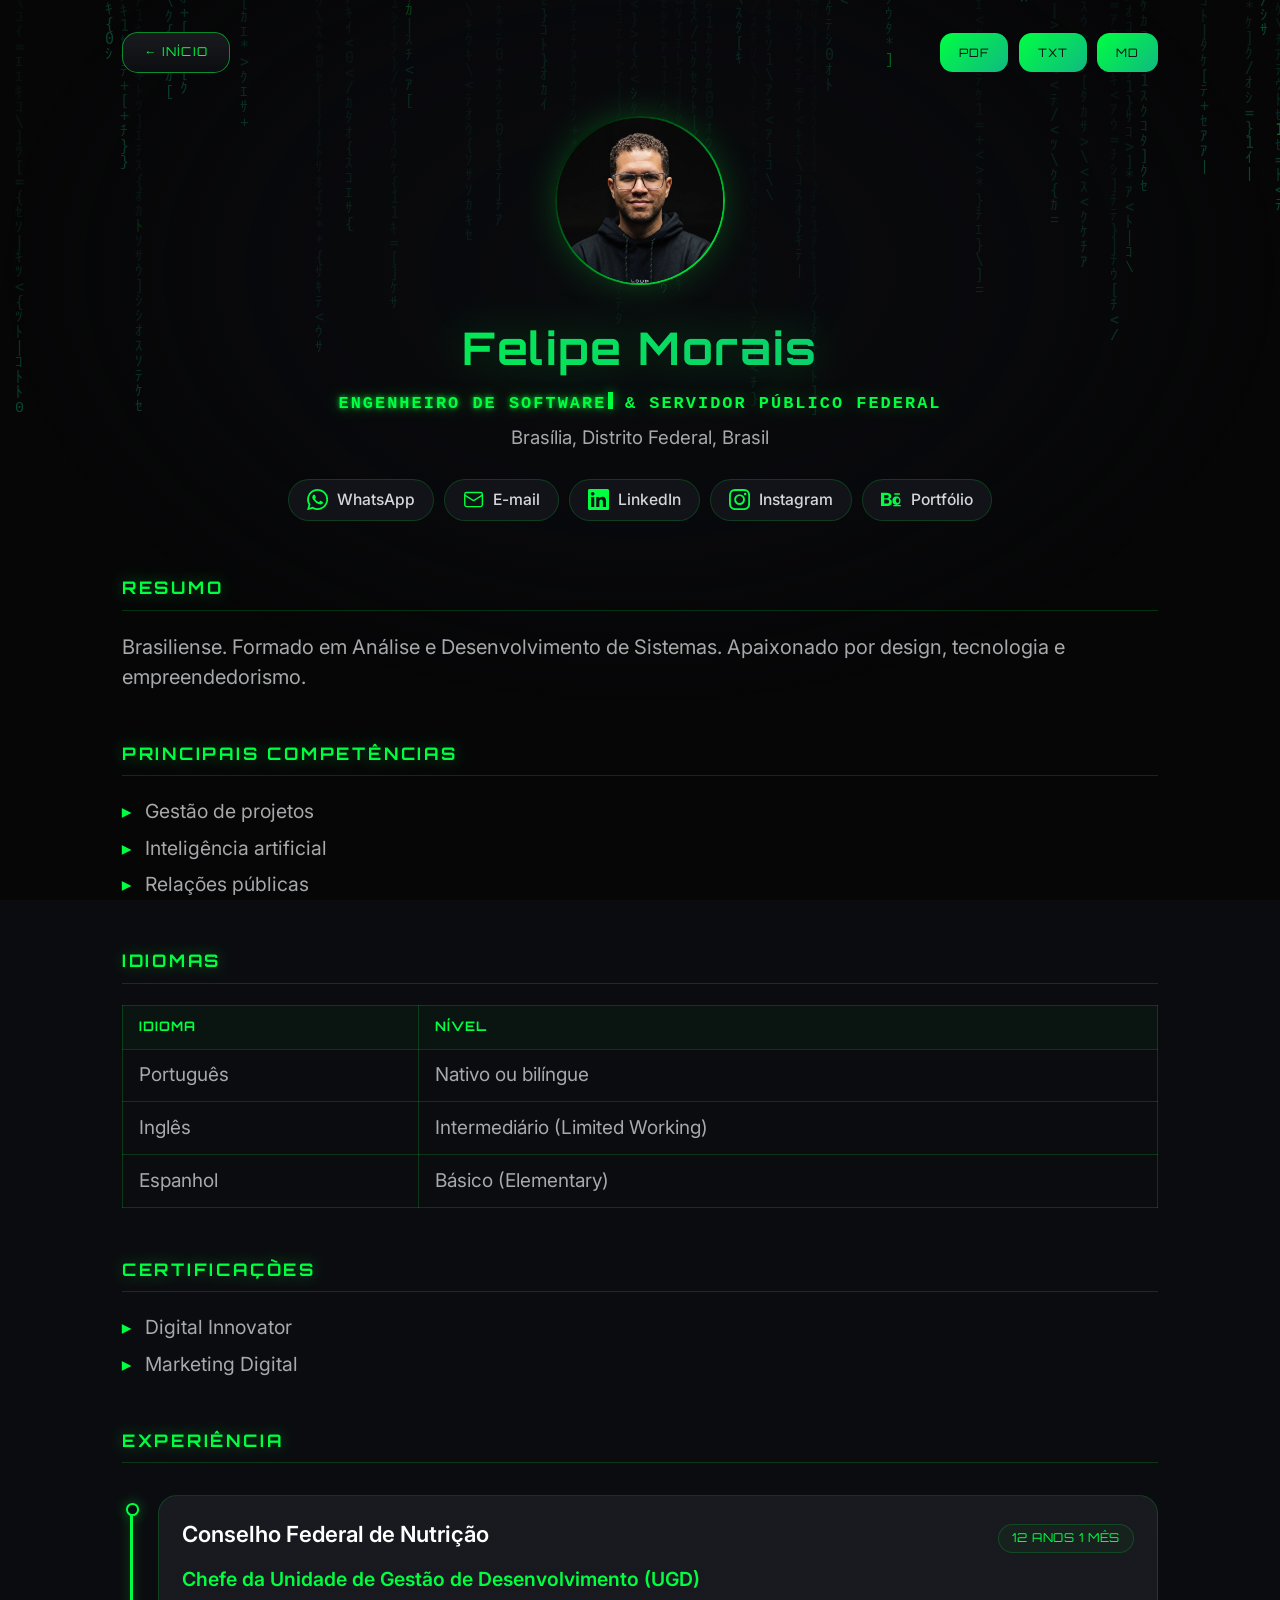
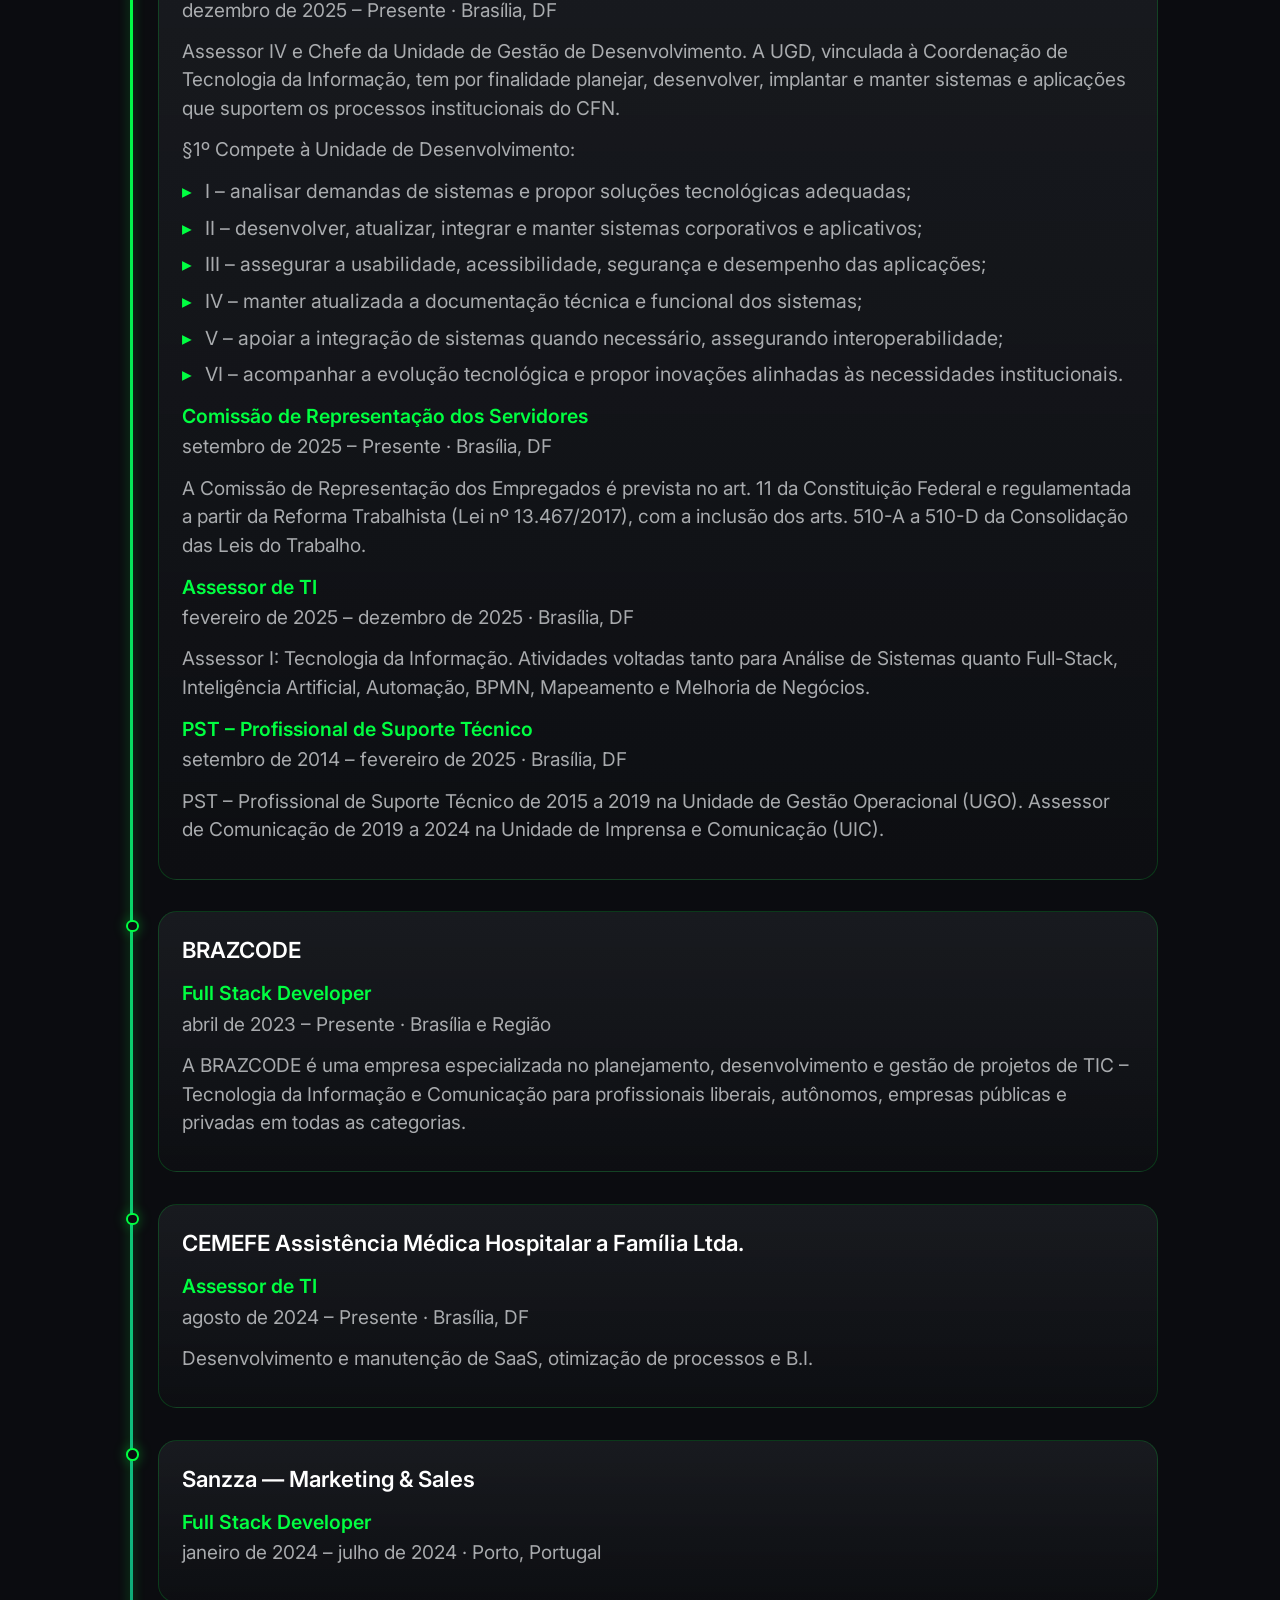
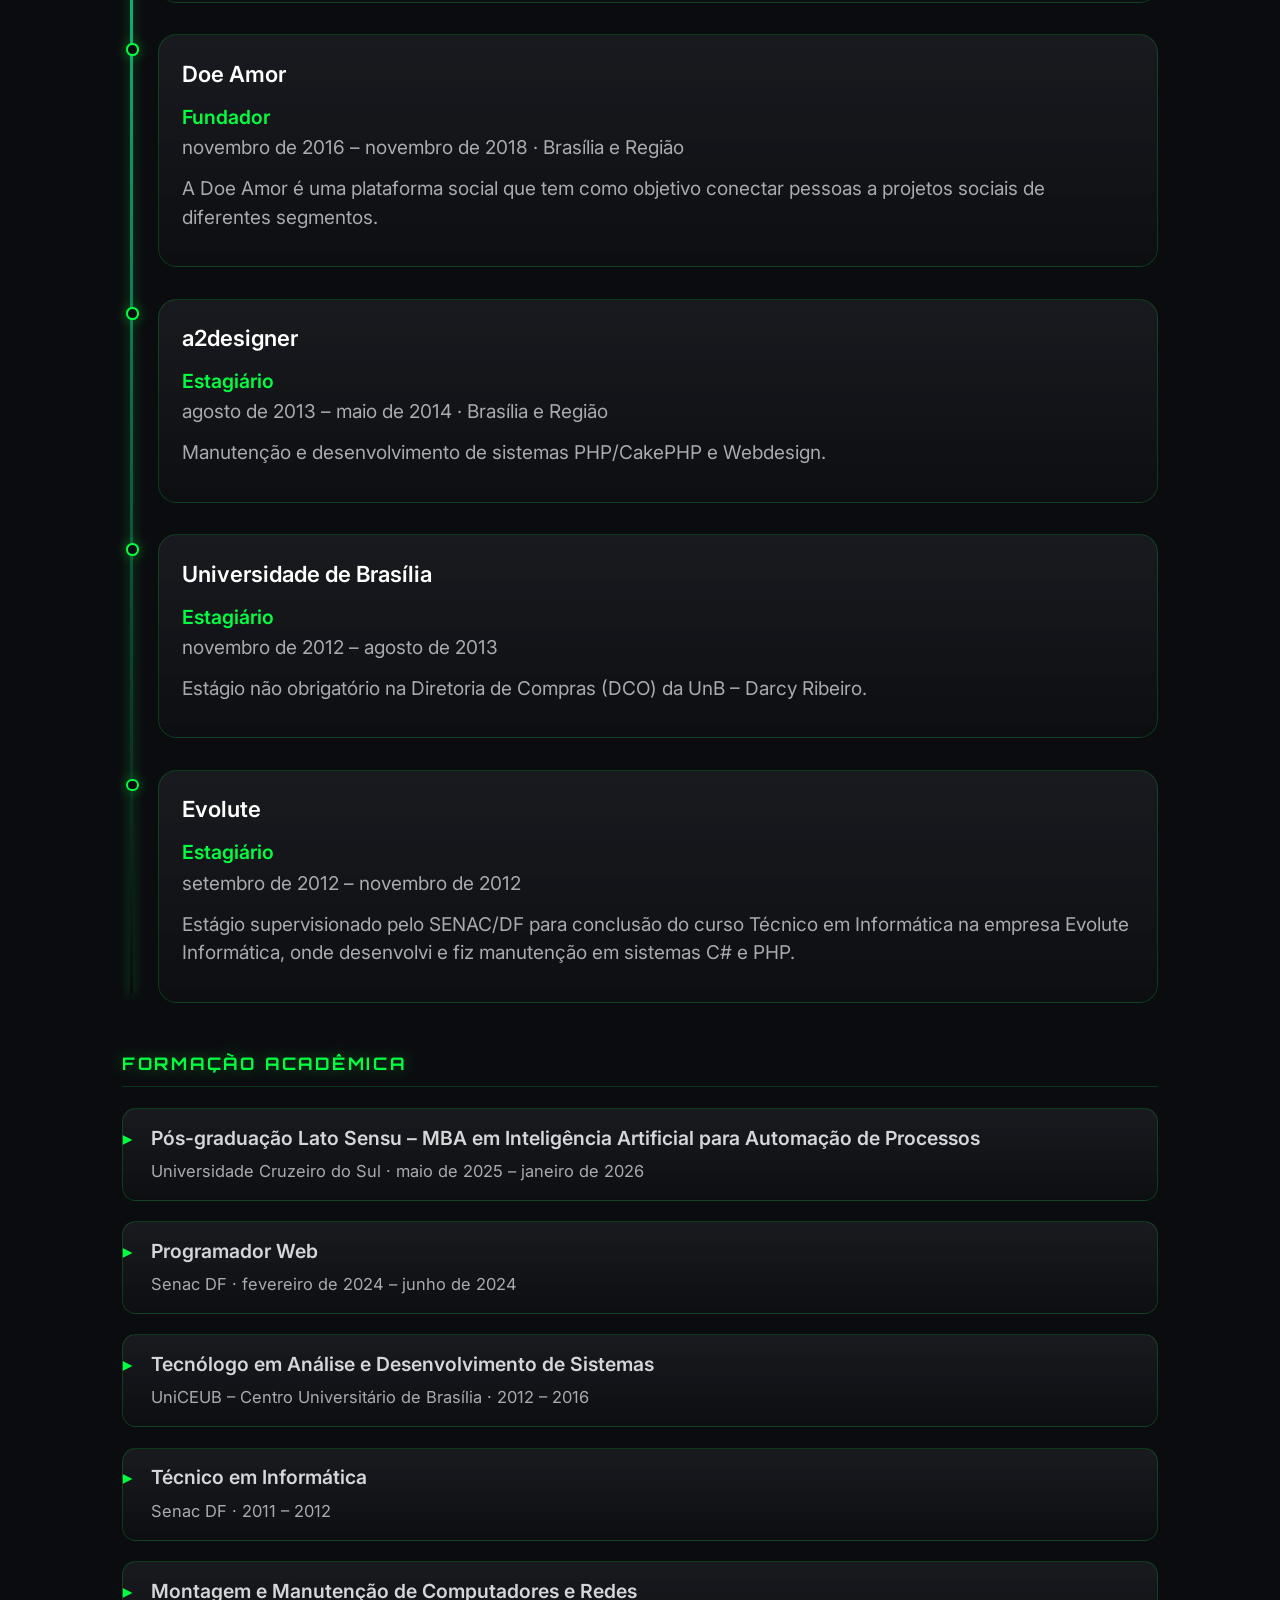
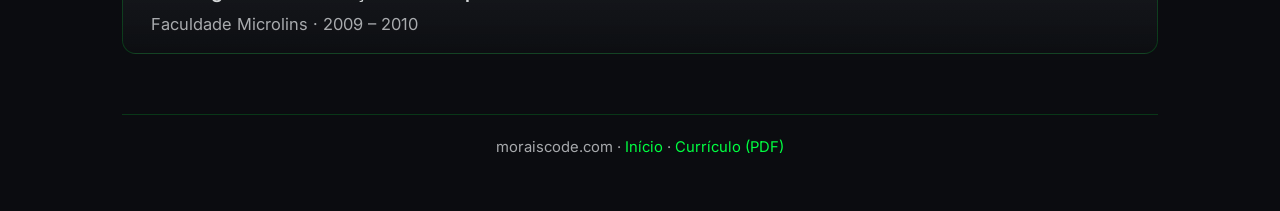
==== commit 4d1bf832: "mobile/tablet: botao Curriculo no topo, Formacao academica em cards, fontes iguais no hero do CV e r" ====
--- a/curriculo/index.html
+++ b/curriculo/index.html
@@ -205,7 +205,7 @@
   margin-bottom:.4rem;
 }
 .hero-role{
-  font-family:'Orbitron',sans-serif;
+  font-family:ui-monospace,'SF Mono',Menlo,Consolas,monospace;
   font-size:.8rem;
   letter-spacing:.12em;
   text-transform:uppercase;
@@ -290,6 +290,19 @@
 .cv a{color:var(--cyan);text-decoration:none}
 .cv a:hover{text-decoration:underline}
 .cv ul{list-style:none;margin:0 0 1rem;padding:0}
+
+/* Formação acadêmica — cartões (melhor leitura no mobile) */
+.cv ul.edu{display:grid;gap:.6rem;margin:0 0 1.25rem;padding:0;list-style:none}
+.cv ul.edu>li{
+  position:relative;
+  padding:.7rem .9rem .7rem 1.35rem;
+  font-size:.92rem;
+  background:linear-gradient(180deg,rgba(255,255,255,.03),rgba(0,0,0,.25)),var(--card);
+  border:0.0625rem solid var(--border);
+  border-radius:.65rem;
+}
+.cv ul.edu>li>strong{display:block;color:var(--text);font-weight:600;margin-bottom:.15rem}
+.cv .edu-meta{font-size:.78rem;color:var(--dim)}
 .cv li{position:relative;font-size:.92rem;color:var(--dim);padding-left:1.1rem;margin-bottom:.35rem}
 .cv li::before{content:'▸';position:absolute;left:0;color:var(--cyan)}
 .cv hr{border:0;border-top:0.0625rem solid var(--border);margin:1.75rem 0}
@@ -368,6 +381,14 @@
 .footer p{font-size:.7rem;color:var(--dim)}
 .footer a{color:var(--cyan);text-decoration:none}
 
+/* tablet */
+@media(max-width:900px){
+  .wrap{padding:1.75rem 1.25rem 2.5rem}
+  .hero-name{font-size:clamp(1.5rem,5.4vmin,2.3rem)}
+  .cv table{font-size:.86rem}
+}
+
+/* mobile */
 @media(max-width:560px){
   .wrap{padding:1.25rem 1rem 2rem}
   .topbar{gap:.6rem;margin-bottom:1.5rem}
@@ -375,6 +396,13 @@
   .cv h2{margin-top:1.6rem}
   .timeline{padding-left:1.4rem}
   .tl-dot{left:-1.25rem}
+  .hero-role{font-size:.72rem;letter-spacing:.06em}
+  .tl-head{flex-direction:column;align-items:flex-start;gap:.2rem}
+  .cv table{font-size:.82rem}
+  .cv th,.cv td{padding:.45rem .5rem}
+  .clink{font-size:.7rem;padding:.35rem .7rem}
+  .cv a,.clink,.footer a,.cv .edu-meta{overflow-wrap:anywhere}
+  .cv ul.edu>li{padding:.65rem .8rem .65rem 1.3rem}
 }
 
 @media(prefers-reduced-motion:reduce){*{animation:none!important;transition:none!important}}
@@ -407,16 +435,14 @@
 <ul><li>Digital Innovator</li><li>Marketing Digital</li></ul>
 <h2>Experiência</h2><div class="timeline"><div class="tl-item"><span class="tl-dot"></span><div class="tl-card"><div class="tl-head"><h3>Conselho Federal de Nutrição</h3><span class="tl-date">12 anos 1 mês</span></div><h4 class="tl-role">Chefe da Unidade de Gestão de Desenvolvimento (UGD)</h4><p class="tl-when">dezembro de 2025 – Presente · Brasília, DF</p><p>Assessor IV e Chefe da Unidade de Gestão de Desenvolvimento. A UGD, vinculada à Coordenação de Tecnologia da Informação, tem por finalidade planejar, desenvolver, implantar e manter sistemas e aplicações que suportem os processos institucionais do CFN.</p><p>§1º Compete à Unidade de Desenvolvimento:</p><ul><li>I – analisar demandas de sistemas e propor soluções tecnológicas adequadas;</li><li>II – desenvolver, atualizar, integrar e manter sistemas corporativos e aplicativos;</li><li>III – assegurar a usabilidade, acessibilidade, segurança e desempenho das aplicações;</li><li>IV – manter atualizada a documentação técnica e funcional dos sistemas;</li><li>V – apoiar a integração de sistemas quando necessário, assegurando interoperabilidade;</li><li>VI – acompanhar a evolução tecnológica e propor inovações alinhadas às necessidades institucionais.</li></ul><h4 class="tl-role">Comissão de Representação dos Servidores</h4><p class="tl-when">setembro de 2025 – Presente · Brasília, DF</p><p>A Comissão de Representação dos Empregados é prevista no art. 11 da Constituição Federal e regulamentada a partir da Reforma Trabalhista (Lei nº 13.467/2017), com a inclusão dos arts. 510-A a 510-D da Consolidação das Leis do Trabalho.</p><h4 class="tl-role">Assessor de TI</h4><p class="tl-when">fevereiro de 2025 – dezembro de 2025 · Brasília, DF</p><p>Assessor I: Tecnologia da Informação. Atividades voltadas tanto para Análise de Sistemas quanto Full-Stack, Inteligência Artificial, Automação, BPMN, Mapeamento e Melhoria de Negócios.</p><h4 class="tl-role">PST – Profissional de Suporte Técnico</h4><p class="tl-when">setembro de 2014 – fevereiro de 2025 · Brasília, DF</p><p>PST – Profissional de Suporte Técnico de 2015 a 2019 na Unidade de Gestão Operacional (UGO). Assessor de Comunicação de 2019 a 2024 na Unidade de Imprensa e Comunicação (UIC).</p></div></div><div class="tl-item"><span class="tl-dot"></span><div class="tl-card"><div class="tl-head"><h3>BRAZCODE</h3></div><h4 class="tl-role">Full Stack Developer</h4><p class="tl-when">abril de 2023 – Presente · Brasília e Região</p><p>A BRAZCODE é uma empresa especializada no planejamento, desenvolvimento e gestão de projetos de TIC – Tecnologia da Informação e Comunicação para profissionais liberais, autônomos, empresas públicas e privadas em todas as categorias.</p></div></div><div class="tl-item"><span class="tl-dot"></span><div class="tl-card"><div class="tl-head"><h3>CEMEFE Assistência Médica Hospitalar a Família Ltda.</h3></div><h4 class="tl-role">Assessor de TI</h4><p class="tl-when">agosto de 2024 – Presente · Brasília, DF</p><p>Desenvolvimento e manutenção de SaaS, otimização de processos e B.I.</p></div></div><div class="tl-item"><span class="tl-dot"></span><div class="tl-card"><div class="tl-head"><h3>Sanzza — Marketing &amp; Sales</h3></div><h4 class="tl-role">Full Stack Developer</h4><p class="tl-when">janeiro de 2024 – julho de 2024 · Porto, Portugal</p></div></div><div class="tl-item"><span class="tl-dot"></span><div class="tl-card"><div class="tl-head"><h3>Doe Amor</h3></div><h4 class="tl-role">Fundador</h4><p class="tl-when">novembro de 2016 – novembro de 2018 · Brasília e Região</p><p>A Doe Amor é uma plataforma social que tem como objetivo conectar pessoas a projetos sociais de diferentes segmentos.</p></div></div><div class="tl-item"><span class="tl-dot"></span><div class="tl-card"><div class="tl-head"><h3>a2designer</h3></div><h4 class="tl-role">Estagiário</h4><p class="tl-when">agosto de 2013 – maio de 2014 · Brasília e Região</p><p>Manutenção e desenvolvimento de sistemas PHP/CakePHP e Webdesign.</p></div></div><div class="tl-item"><span class="tl-dot"></span><div class="tl-card"><div class="tl-head"><h3>Universidade de Brasília</h3></div><h4 class="tl-role">Estagiário</h4><p class="tl-when">novembro de 2012 – agosto de 2013</p><p>Estágio não obrigatório na Diretoria de Compras (DCO) da UnB – Darcy Ribeiro.</p></div></div><div class="tl-item"><span class="tl-dot"></span><div class="tl-card"><div class="tl-head"><h3>Evolute</h3></div><h4 class="tl-role">Estagiário</h4><p class="tl-when">setembro de 2012 – novembro de 2012</p><p>Estágio supervisionado pelo SENAC/DF para conclusão do curso Técnico em Informática na empresa Evolute Informática, onde desenvolvi e fiz manutenção em sistemas C# e PHP.</p></div></div></div>
 <h2>Formação acadêmica</h2>
-<ul><li><strong>Pós-graduação Lato Sensu – MBA em Inteligência Artificial para Automação de Processos</strong></li></ul>
-<p>Universidade Cruzeiro do Sul · maio de 2025 – janeiro de 2026</p>
-<ul><li><strong>Programador Web</strong></li></ul>
-<p>Senac DF · fevereiro de 2024 – junho de 2024</p>
-<ul><li><strong>Tecnólogo em Análise e Desenvolvimento de Sistemas</strong></li></ul>
-<p>UniCEUB – Centro Universitário de Brasília · 2012 – 2016</p>
-<ul><li><strong>Técnico em Informática</strong></li></ul>
-<p>Senac DF · 2011 – 2012</p>
-<ul><li><strong>Montagem e Manutenção de Computadores e Redes</strong></li></ul>
-<p>Faculdade Microlins · 2009 – 2010</p></article>
+<ul class="edu">
+<li><strong>Pós-graduação Lato Sensu – MBA em Inteligência Artificial para Automação de Processos</strong><span class="edu-meta">Universidade Cruzeiro do Sul · maio de 2025 – janeiro de 2026</span></li>
+<li><strong>Programador Web</strong><span class="edu-meta">Senac DF · fevereiro de 2024 – junho de 2024</span></li>
+<li><strong>Tecnólogo em Análise e Desenvolvimento de Sistemas</strong><span class="edu-meta">UniCEUB – Centro Universitário de Brasília · 2012 – 2016</span></li>
+<li><strong>Técnico em Informática</strong><span class="edu-meta">Senac DF · 2011 – 2012</span></li>
+<li><strong>Montagem e Manutenção de Computadores e Redes</strong><span class="edu-meta">Faculdade Microlins · 2009 – 2010</span></li>
+</ul>
+</article>
   </main>
 
   <footer class="footer">
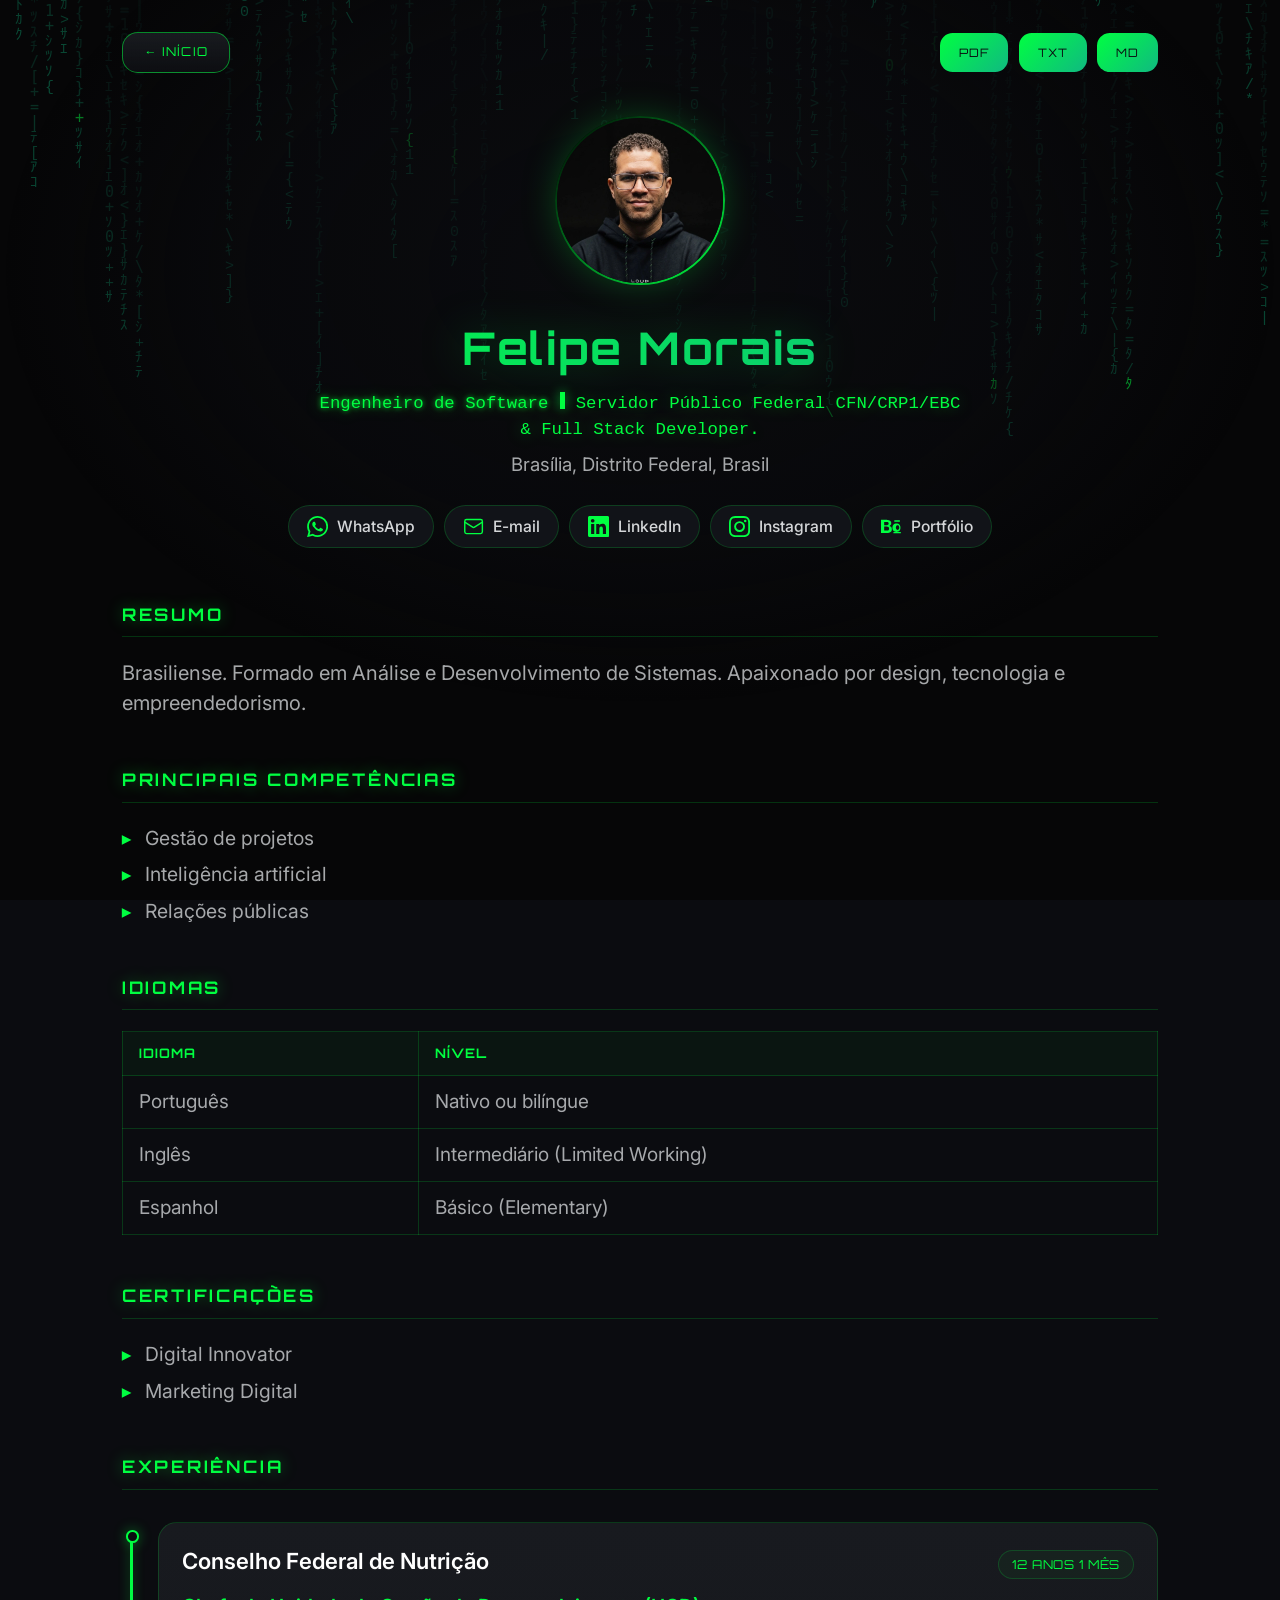
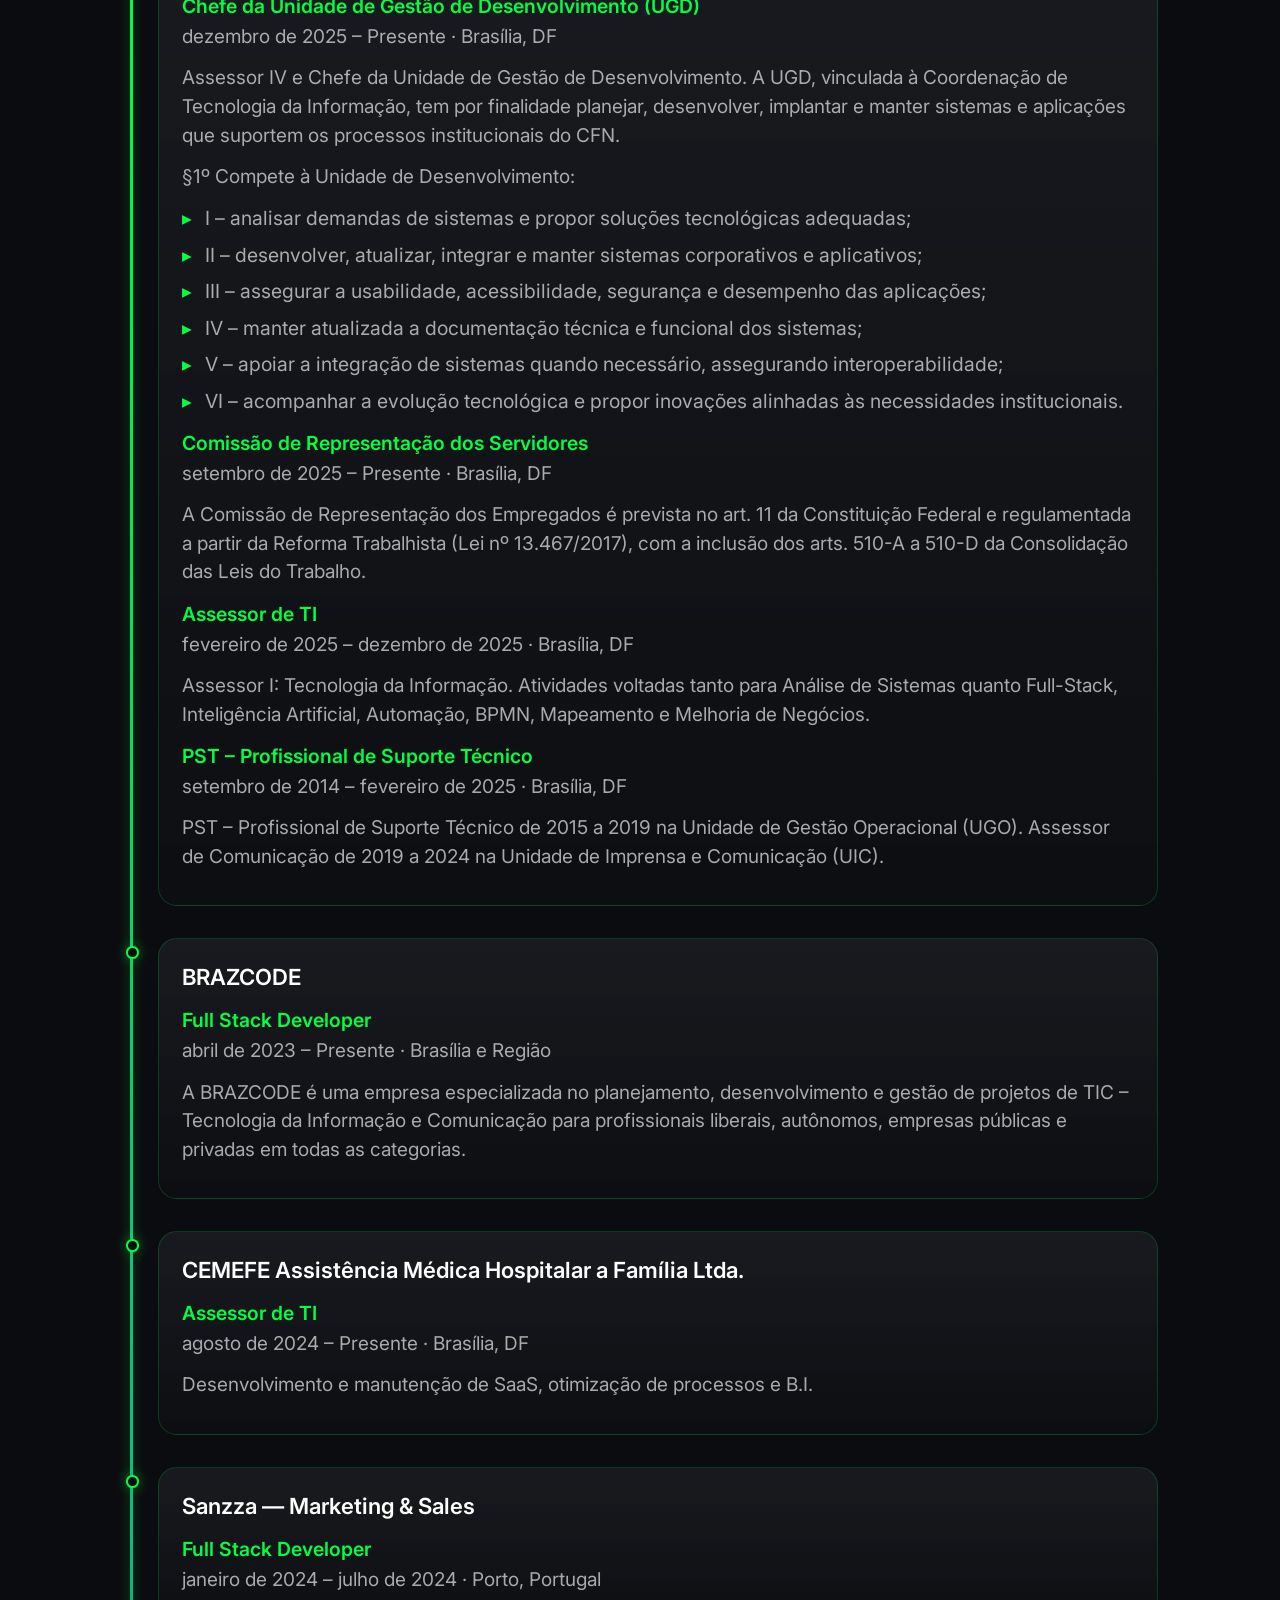
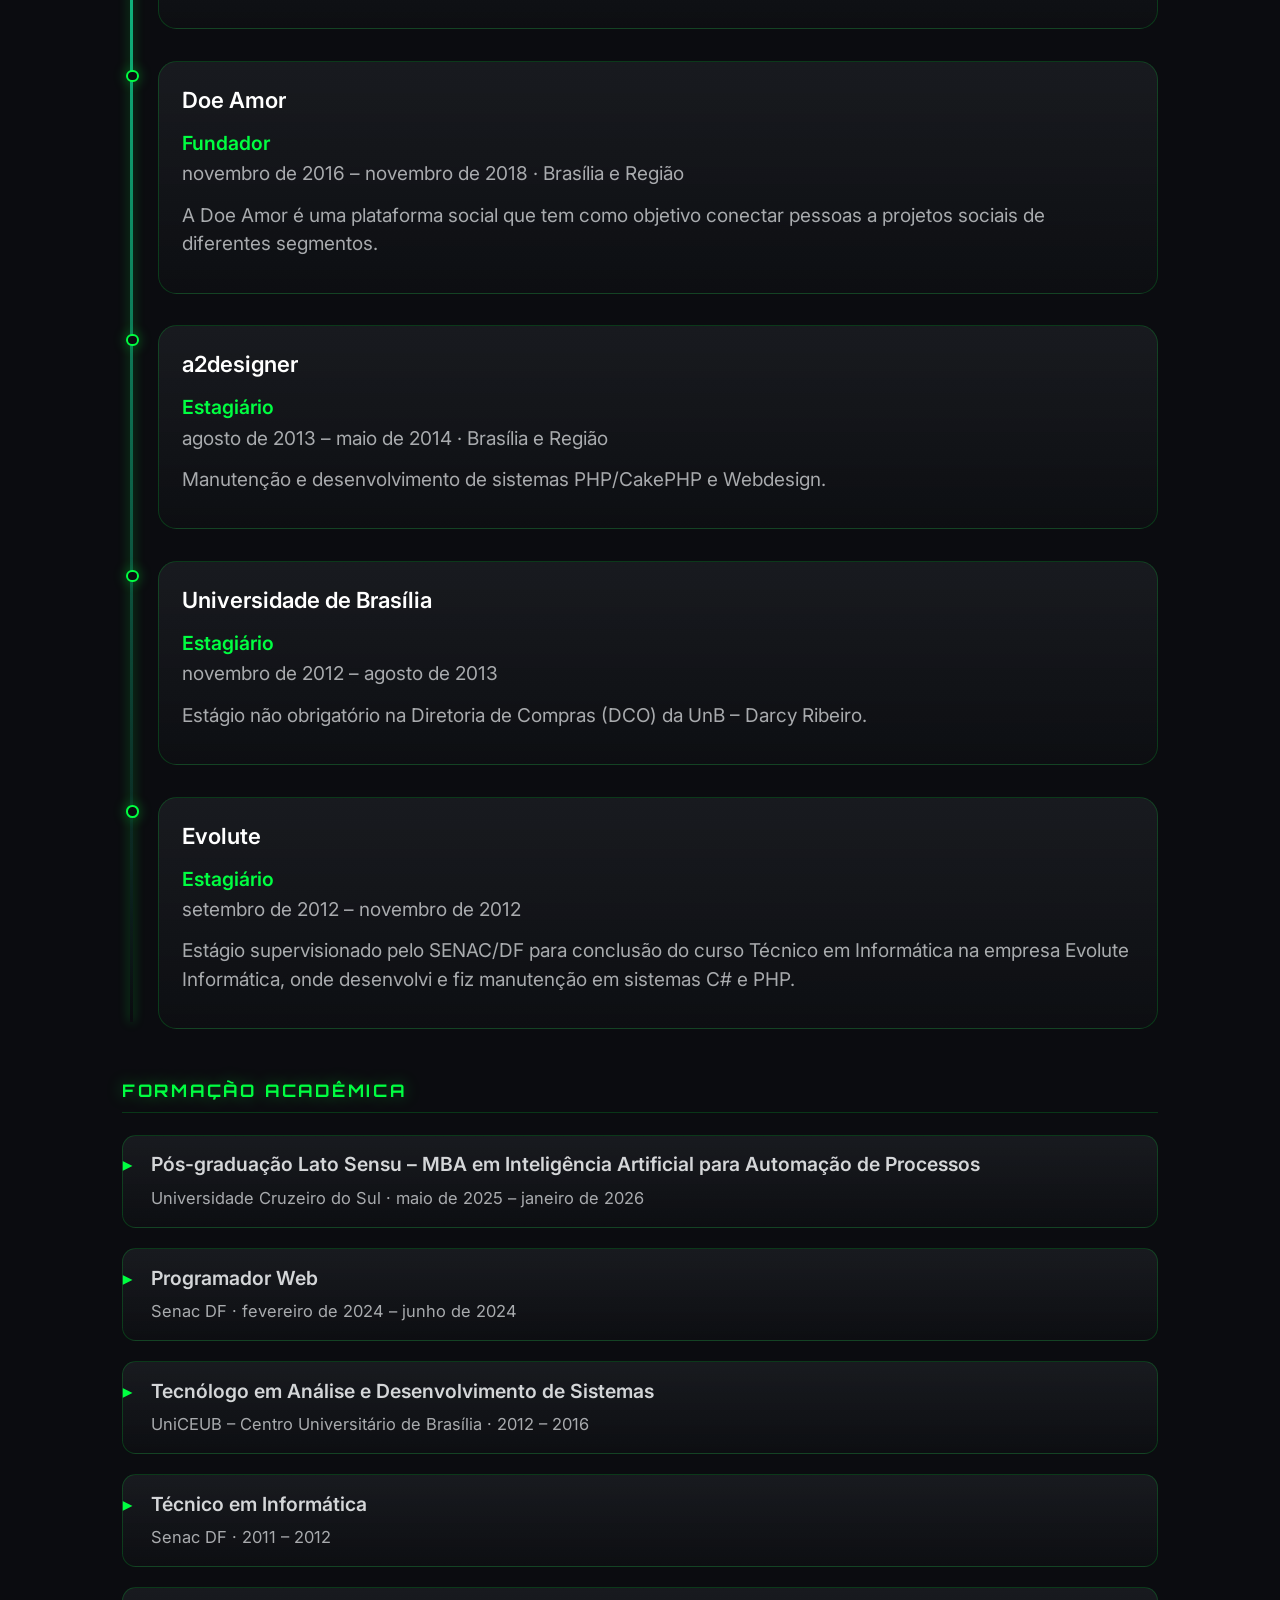
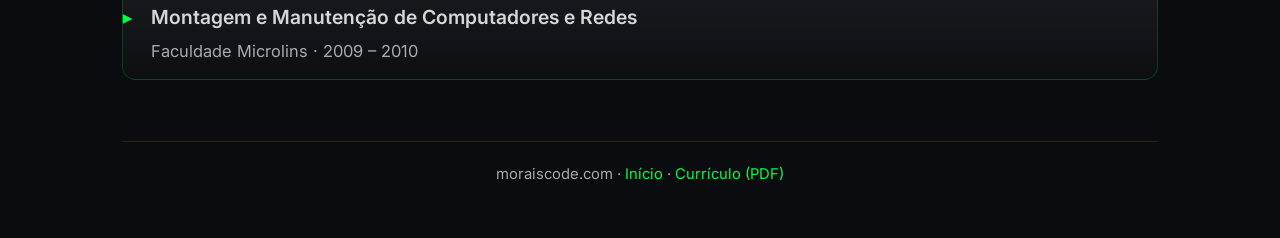
==== commit 3ca2e9b0: "curriculo: titulo igual ao da home (mesma fonte e texto completo: CFN/CRP1/EBC & Full Stack Develope" ====
--- a/curriculo/index.html
+++ b/curriculo/index.html
@@ -206,9 +206,9 @@
 }
 .hero-role{
   font-family:ui-monospace,'SF Mono',Menlo,Consolas,monospace;
-  font-size:.8rem;
-  letter-spacing:.12em;
-  text-transform:uppercase;
+  font-size:.82rem;
+  letter-spacing:0;
+  line-height:1.5;
   color:var(--cyan);
   text-shadow:0 0 0.75rem var(--glow);
   margin-bottom:.4rem;
@@ -396,7 +396,8 @@
   .cv h2{margin-top:1.6rem}
   .timeline{padding-left:1.4rem}
   .tl-dot{left:-1.25rem}
-  .hero-role{font-size:.72rem;letter-spacing:.06em}
+  .hero-role{font-size:.74rem;line-height:1.45}
+  .br-desk{display:none}
   .tl-head{flex-direction:column;align-items:flex-start;gap:.2rem}
   .cv table{font-size:.82rem}
   .cv th,.cv td{padding:.45rem .5rem}
@@ -424,7 +425,7 @@
   </nav>
 
   <main>
-<header class="hero"><img class="hero-photo" src="/assets/foto.webp" alt="Felipe Morais" width="132" height="132" decoding="async"><h1 class="hero-name">Felipe Morais</h1><p class="hero-role"><strong><span class="typed" id="typed" data-text="Engenheiro de Software">Engenheiro de Software</span><span class="cursor" aria-hidden="true"></span> &amp; Servidor Público Federal</strong></p><p class="hero-loc">Brasília, Distrito Federal, Brasil</p><nav class="hero-links"><a href="https://wa.me/5561986535340" target="_blank" rel="noopener" class="clink" title="WhatsApp" aria-label="WhatsApp"><svg viewBox="0 0 24 24" fill="currentColor" aria-hidden="true"><path d="M17.472 14.382c-.297-.149-1.758-.867-2.03-.967-.273-.099-.471-.148-.67.15-.197.297-.767.966-.94 1.164-.173.199-.347.223-.644.075-.297-.15-1.255-.463-2.39-1.475-.883-.788-1.48-1.761-1.653-2.059-.173-.297-.018-.458.13-.606.134-.133.298-.347.446-.52.149-.174.198-.298.298-.497.099-.198.05-.371-.025-.52-.075-.149-.669-1.612-.916-2.207-.242-.579-.487-.5-.669-.51l-.57-.01c-.198 0-.52.074-.792.372-.272.297-1.04 1.016-1.04 2.479 0 1.462 1.065 2.875 1.213 3.074.149.198 2.096 3.2 5.077 4.487.709.306 1.262.489 1.694.625.712.227 1.36.195 1.871.118.571-.085 1.758-.719 2.006-1.413.248-.694.248-1.289.173-1.413-.074-.124-.272-.198-.57-.347m-5.421 7.403h-.004a9.87 9.87 0 01-5.031-1.378l-.361-.214-3.741.982.998-3.648-.235-.374a9.86 9.86 0 01-1.51-5.26c.001-5.45 4.436-9.884 9.888-9.884 2.64 0 5.122 1.03 6.988 2.898a9.825 9.825 0 012.893 6.994c-.003 5.45-4.437 9.884-9.885 9.884m8.413-18.297A11.815 11.815 0 0012.05 0C5.495 0 .16 5.335.157 11.892c0 2.096.547 4.142 1.588 5.945L.057 24l6.305-1.654a11.882 11.882 0 005.683 1.448h.005c6.554 0 11.89-5.335 11.893-11.893a11.821 11.821 0 00-3.48-8.413Z"/></svg><span>WhatsApp</span></a><a href="mailto:contato.felipeamorim@gmail.com" target="_blank" rel="noopener" class="clink" title="E-mail" aria-label="E-mail"><svg viewBox="0 0 24 24" fill="none" stroke="currentColor" stroke-width="1.6" stroke-linecap="round" stroke-linejoin="round" aria-hidden="true"><rect x="2" y="4" width="20" height="16" rx="2"/><path d="m22 7-8.97 5.7a1.94 1.94 0 0 1-2.06 0L2 7"/></svg><span>E-mail</span></a><a href="https://www.linkedin.com/in/moraiscode" target="_blank" rel="noopener" class="clink" title="LinkedIn" aria-label="LinkedIn"><svg viewBox="0 0 24 24" fill="currentColor" aria-hidden="true"><path d="M20.447 20.452h-3.554v-5.569c0-1.328-.027-3.037-1.852-3.037-1.853 0-2.136 1.445-2.136 2.939v5.667H9.351V9h3.414v1.561h.046c.477-.9 1.637-1.85 3.37-1.85 3.601 0 4.267 2.37 4.267 5.455v6.286zM5.337 7.433c-1.144 0-2.063-.926-2.063-2.065 0-1.138.92-2.063 2.063-2.063 1.14 0 2.064.925 2.064 2.063 0 1.139-.925 2.065-2.064 2.065zm1.782 13.019H3.555V9h3.564v11.452zM22.225 0H1.771C.792 0 0 .774 0 1.729v20.542C0 23.227.792 24 1.771 24h20.451C23.2 24 24 23.227 24 22.271V1.729C24 .774 23.2 0 22.222 0h.003z"/></svg><span>LinkedIn</span></a><a href="https://instagram.com/moraiscode" target="_blank" rel="noopener" class="clink" title="Instagram" aria-label="Instagram"><svg viewBox="0 0 24 24" fill="currentColor" aria-hidden="true"><path d="M12 0C8.74 0 8.333.015 7.053.072 5.775.132 4.905.333 4.14.63c-.789.306-1.459.717-2.126 1.384S.935 3.35.63 4.14C.333 4.905.131 5.775.072 7.053.012 8.333 0 8.74 0 12s.015 3.667.072 4.947c.06 1.277.261 2.148.558 2.913.306.788.717 1.459 1.384 2.126.667.666 1.336 1.079 2.126 1.384.766.296 1.636.499 2.913.558C8.333 23.988 8.74 24 12 24s3.667-.015 4.947-.072c1.277-.06 2.148-.262 2.913-.558.788-.306 1.459-.718 2.126-1.384.666-.667 1.079-1.335 1.384-2.126.296-.765.499-1.636.558-2.913.06-1.28.072-1.687.072-4.947s-.015-3.667-.072-4.947c-.06-1.277-.262-2.149-.558-2.913-.306-.789-.718-1.459-1.384-2.126C21.319 1.347 20.651.935 19.86.63c-.765-.297-1.636-.499-2.913-.558C15.667.012 15.26 0 12 0zm0 2.16c3.203 0 3.585.016 4.85.071 1.17.055 1.805.249 2.227.415.562.217.96.477 1.382.896.419.42.679.819.896 1.381.164.422.36 1.057.413 2.227.057 1.266.07 1.646.07 4.85s-.015 3.585-.074 4.85c-.061 1.17-.256 1.805-.421 2.227-.224.562-.479.96-.899 1.382-.419.419-.824.679-1.38.896-.42.164-1.065.36-2.235.413-1.274.057-1.649.07-4.859.07-3.211 0-3.586-.015-4.859-.074-1.171-.061-1.816-.256-2.236-.421-.569-.224-.96-.479-1.379-.899-.421-.419-.69-.824-.9-1.38-.165-.42-.359-1.065-.42-2.235-.045-1.26-.061-1.649-.061-4.844 0-3.196.016-3.586.061-4.861.061-1.17.255-1.814.42-2.234.21-.57.479-.96.9-1.381.419-.419.81-.689 1.379-.898.42-.166 1.051-.361 2.221-.421 1.275-.045 1.65-.06 4.859-.06l.045.03zm0 3.678a6.162 6.162 0 100 12.324 6.162 6.162 0 100-12.324zM12 16c-2.21 0-4-1.79-4-4s1.79-4 4-4 4 1.79 4 4-1.79 4-4 4zm7.846-10.405a1.441 1.441 0 11-2.88 0 1.441 1.441 0 012.88 0z"/></svg><span>Instagram</span></a><a href="https://www.behance.net/moraiscode" target="_blank" rel="noopener" class="clink" title="Portfólio" aria-label="Portfólio"><svg viewBox="0 0 24 24" fill="currentColor" aria-hidden="true"><path d="M6.938 4.503c.702 0 1.34.06 1.92.188.577.13 1.07.33 1.485.61.41.28.733.65.96 1.12.225.47.34 1.05.34 1.73 0 .74-.17 1.36-.507 1.86-.338.5-.837.9-1.502 1.22.906.26 1.576.72 2.022 1.37.448.66.665 1.45.665 2.36 0 .75-.13 1.39-.41 1.93-.28.55-.67 1-1.16 1.35-.48.348-1.05.6-1.67.767-.63.165-1.27.25-1.95.25H0v-14.9h6.938zm-.36 5.91c.63 0 1.14-.15 1.53-.44.39-.3.59-.74.59-1.33 0-.35-.06-.64-.19-.87-.13-.23-.3-.42-.51-.56-.21-.14-.44-.24-.69-.3-.26-.06-.52-.1-.79-.1H3.61v3.6h2.97zm.16 6.18c.31 0 .61-.03.91-.1.3-.07.56-.19.79-.36.23-.17.41-.4.55-.69.14-.29.21-.65.21-1.08 0-.85-.24-1.47-.72-1.86-.48-.39-1.11-.58-1.89-.58H3.61v4.59h3.13zM15.1 4.91h6.3v1.62h-6.3V4.91zM21.79 11.37c-.19-.58-.48-1.09-.86-1.51-.39-.42-.87-.74-1.44-.96-.57-.22-1.22-.33-1.95-.33-.73 0-1.38.11-1.95.33-.57.22-1.05.54-1.44.96-.38.42-.67.93-.86 1.51-.19.58-.29 1.22-.29 1.93 0 .71.1 1.35.29 1.93.19.58.48 1.09.86 1.51.39.42.87.74 1.44.96.57.22 1.22.33 1.95.33.73 0 1.38-.11 1.95-.33.57-.22 1.05-.54 1.44-.96.38-.42.67-.93.86-1.51.19-.58.29-1.22.29-1.93 0-.71-.1-1.35-.29-1.93zm-4.65.46c.17-.39.4-.7.68-.92.28-.22.61-.33.99-.33.38 0 .71.11.99.33.28.22.51.53.68.92.17.39.25.84.25 1.34 0 .5-.08.95-.25 1.34-.17.39-.4.7-.68.92-.28.22-.61.33-.99.33-.38 0-.71-.11-.99-.33-.28-.22-.51-.53-.68-.92-.17-.39-.25-.84-.25-1.34 0-.5.08-.95.25-1.34zM14.12 19.5h8.4v-1.4h-8.4v1.4z"/></svg><span>Portfólio</span></a></nav></header>
+<header class="hero"><img class="hero-photo" src="/assets/foto.webp" alt="Felipe Morais" width="132" height="132" decoding="async"><h1 class="hero-name">Felipe Morais</h1><p class="hero-role"><span class="typed" id="typed" data-text="Engenheiro de Software">Engenheiro de Software</span>&nbsp;<span class="cursor" aria-hidden="true"></span> Servidor Público Federal CFN/CRP1/EBC<br class="br-desk">&amp; Full Stack Developer.</p><p class="hero-loc">Brasília, Distrito Federal, Brasil</p><nav class="hero-links"><a href="https://wa.me/5561986535340" target="_blank" rel="noopener" class="clink" title="WhatsApp" aria-label="WhatsApp"><svg viewBox="0 0 24 24" fill="currentColor" aria-hidden="true"><path d="M17.472 14.382c-.297-.149-1.758-.867-2.03-.967-.273-.099-.471-.148-.67.15-.197.297-.767.966-.94 1.164-.173.199-.347.223-.644.075-.297-.15-1.255-.463-2.39-1.475-.883-.788-1.48-1.761-1.653-2.059-.173-.297-.018-.458.13-.606.134-.133.298-.347.446-.52.149-.174.198-.298.298-.497.099-.198.05-.371-.025-.52-.075-.149-.669-1.612-.916-2.207-.242-.579-.487-.5-.669-.51l-.57-.01c-.198 0-.52.074-.792.372-.272.297-1.04 1.016-1.04 2.479 0 1.462 1.065 2.875 1.213 3.074.149.198 2.096 3.2 5.077 4.487.709.306 1.262.489 1.694.625.712.227 1.36.195 1.871.118.571-.085 1.758-.719 2.006-1.413.248-.694.248-1.289.173-1.413-.074-.124-.272-.198-.57-.347m-5.421 7.403h-.004a9.87 9.87 0 01-5.031-1.378l-.361-.214-3.741.982.998-3.648-.235-.374a9.86 9.86 0 01-1.51-5.26c.001-5.45 4.436-9.884 9.888-9.884 2.64 0 5.122 1.03 6.988 2.898a9.825 9.825 0 012.893 6.994c-.003 5.45-4.437 9.884-9.885 9.884m8.413-18.297A11.815 11.815 0 0012.05 0C5.495 0 .16 5.335.157 11.892c0 2.096.547 4.142 1.588 5.945L.057 24l6.305-1.654a11.882 11.882 0 005.683 1.448h.005c6.554 0 11.89-5.335 11.893-11.893a11.821 11.821 0 00-3.48-8.413Z"/></svg><span>WhatsApp</span></a><a href="mailto:contato.felipeamorim@gmail.com" target="_blank" rel="noopener" class="clink" title="E-mail" aria-label="E-mail"><svg viewBox="0 0 24 24" fill="none" stroke="currentColor" stroke-width="1.6" stroke-linecap="round" stroke-linejoin="round" aria-hidden="true"><rect x="2" y="4" width="20" height="16" rx="2"/><path d="m22 7-8.97 5.7a1.94 1.94 0 0 1-2.06 0L2 7"/></svg><span>E-mail</span></a><a href="https://www.linkedin.com/in/moraiscode" target="_blank" rel="noopener" class="clink" title="LinkedIn" aria-label="LinkedIn"><svg viewBox="0 0 24 24" fill="currentColor" aria-hidden="true"><path d="M20.447 20.452h-3.554v-5.569c0-1.328-.027-3.037-1.852-3.037-1.853 0-2.136 1.445-2.136 2.939v5.667H9.351V9h3.414v1.561h.046c.477-.9 1.637-1.85 3.37-1.85 3.601 0 4.267 2.37 4.267 5.455v6.286zM5.337 7.433c-1.144 0-2.063-.926-2.063-2.065 0-1.138.92-2.063 2.063-2.063 1.14 0 2.064.925 2.064 2.063 0 1.139-.925 2.065-2.064 2.065zm1.782 13.019H3.555V9h3.564v11.452zM22.225 0H1.771C.792 0 0 .774 0 1.729v20.542C0 23.227.792 24 1.771 24h20.451C23.2 24 24 23.227 24 22.271V1.729C24 .774 23.2 0 22.222 0h.003z"/></svg><span>LinkedIn</span></a><a href="https://instagram.com/moraiscode" target="_blank" rel="noopener" class="clink" title="Instagram" aria-label="Instagram"><svg viewBox="0 0 24 24" fill="currentColor" aria-hidden="true"><path d="M12 0C8.74 0 8.333.015 7.053.072 5.775.132 4.905.333 4.14.63c-.789.306-1.459.717-2.126 1.384S.935 3.35.63 4.14C.333 4.905.131 5.775.072 7.053.012 8.333 0 8.74 0 12s.015 3.667.072 4.947c.06 1.277.261 2.148.558 2.913.306.788.717 1.459 1.384 2.126.667.666 1.336 1.079 2.126 1.384.766.296 1.636.499 2.913.558C8.333 23.988 8.74 24 12 24s3.667-.015 4.947-.072c1.277-.06 2.148-.262 2.913-.558.788-.306 1.459-.718 2.126-1.384.666-.667 1.079-1.335 1.384-2.126.296-.765.499-1.636.558-2.913.06-1.28.072-1.687.072-4.947s-.015-3.667-.072-4.947c-.06-1.277-.262-2.149-.558-2.913-.306-.789-.718-1.459-1.384-2.126C21.319 1.347 20.651.935 19.86.63c-.765-.297-1.636-.499-2.913-.558C15.667.012 15.26 0 12 0zm0 2.16c3.203 0 3.585.016 4.85.071 1.17.055 1.805.249 2.227.415.562.217.96.477 1.382.896.419.42.679.819.896 1.381.164.422.36 1.057.413 2.227.057 1.266.07 1.646.07 4.85s-.015 3.585-.074 4.85c-.061 1.17-.256 1.805-.421 2.227-.224.562-.479.96-.899 1.382-.419.419-.824.679-1.38.896-.42.164-1.065.36-2.235.413-1.274.057-1.649.07-4.859.07-3.211 0-3.586-.015-4.859-.074-1.171-.061-1.816-.256-2.236-.421-.569-.224-.96-.479-1.379-.899-.421-.419-.69-.824-.9-1.38-.165-.42-.359-1.065-.42-2.235-.045-1.26-.061-1.649-.061-4.844 0-3.196.016-3.586.061-4.861.061-1.17.255-1.814.42-2.234.21-.57.479-.96.9-1.381.419-.419.81-.689 1.379-.898.42-.166 1.051-.361 2.221-.421 1.275-.045 1.65-.06 4.859-.06l.045.03zm0 3.678a6.162 6.162 0 100 12.324 6.162 6.162 0 100-12.324zM12 16c-2.21 0-4-1.79-4-4s1.79-4 4-4 4 1.79 4 4-1.79 4-4 4zm7.846-10.405a1.441 1.441 0 11-2.88 0 1.441 1.441 0 012.88 0z"/></svg><span>Instagram</span></a><a href="https://www.behance.net/moraiscode" target="_blank" rel="noopener" class="clink" title="Portfólio" aria-label="Portfólio"><svg viewBox="0 0 24 24" fill="currentColor" aria-hidden="true"><path d="M6.938 4.503c.702 0 1.34.06 1.92.188.577.13 1.07.33 1.485.61.41.28.733.65.96 1.12.225.47.34 1.05.34 1.73 0 .74-.17 1.36-.507 1.86-.338.5-.837.9-1.502 1.22.906.26 1.576.72 2.022 1.37.448.66.665 1.45.665 2.36 0 .75-.13 1.39-.41 1.93-.28.55-.67 1-1.16 1.35-.48.348-1.05.6-1.67.767-.63.165-1.27.25-1.95.25H0v-14.9h6.938zm-.36 5.91c.63 0 1.14-.15 1.53-.44.39-.3.59-.74.59-1.33 0-.35-.06-.64-.19-.87-.13-.23-.3-.42-.51-.56-.21-.14-.44-.24-.69-.3-.26-.06-.52-.1-.79-.1H3.61v3.6h2.97zm.16 6.18c.31 0 .61-.03.91-.1.3-.07.56-.19.79-.36.23-.17.41-.4.55-.69.14-.29.21-.65.21-1.08 0-.85-.24-1.47-.72-1.86-.48-.39-1.11-.58-1.89-.58H3.61v4.59h3.13zM15.1 4.91h6.3v1.62h-6.3V4.91zM21.79 11.37c-.19-.58-.48-1.09-.86-1.51-.39-.42-.87-.74-1.44-.96-.57-.22-1.22-.33-1.95-.33-.73 0-1.38.11-1.95.33-.57.22-1.05.54-1.44.96-.38.42-.67.93-.86 1.51-.19.58-.29 1.22-.29 1.93 0 .71.1 1.35.29 1.93.19.58.48 1.09.86 1.51.39.42.87.74 1.44.96.57.22 1.22.33 1.95.33.73 0 1.38-.11 1.95-.33.57-.22 1.05-.54 1.44-.96.38-.42.67-.93.86-1.51.19-.58.29-1.22.29-1.93 0-.71-.1-1.35-.29-1.93zm-4.65.46c.17-.39.4-.7.68-.92.28-.22.61-.33.99-.33.38 0 .71.11.99.33.28.22.51.53.68.92.17.39.25.84.25 1.34 0 .5-.08.95-.25 1.34-.17.39-.4.7-.68.92-.28.22-.61.33-.99.33-.38 0-.71-.11-.99-.33-.28-.22-.51-.53-.68-.92-.17-.39-.25-.84-.25-1.34 0-.5.08-.95.25-1.34zM14.12 19.5h8.4v-1.4h-8.4v1.4z"/></svg><span>Portfólio</span></a></nav></header>
 <article class="cv"><h2>Resumo</h2>
 <p>Brasiliense. Formado em Análise e Desenvolvimento de Sistemas. Apaixonado por design, tecnologia e empreendedorismo.</p>
 <h2>Principais competências</h2>
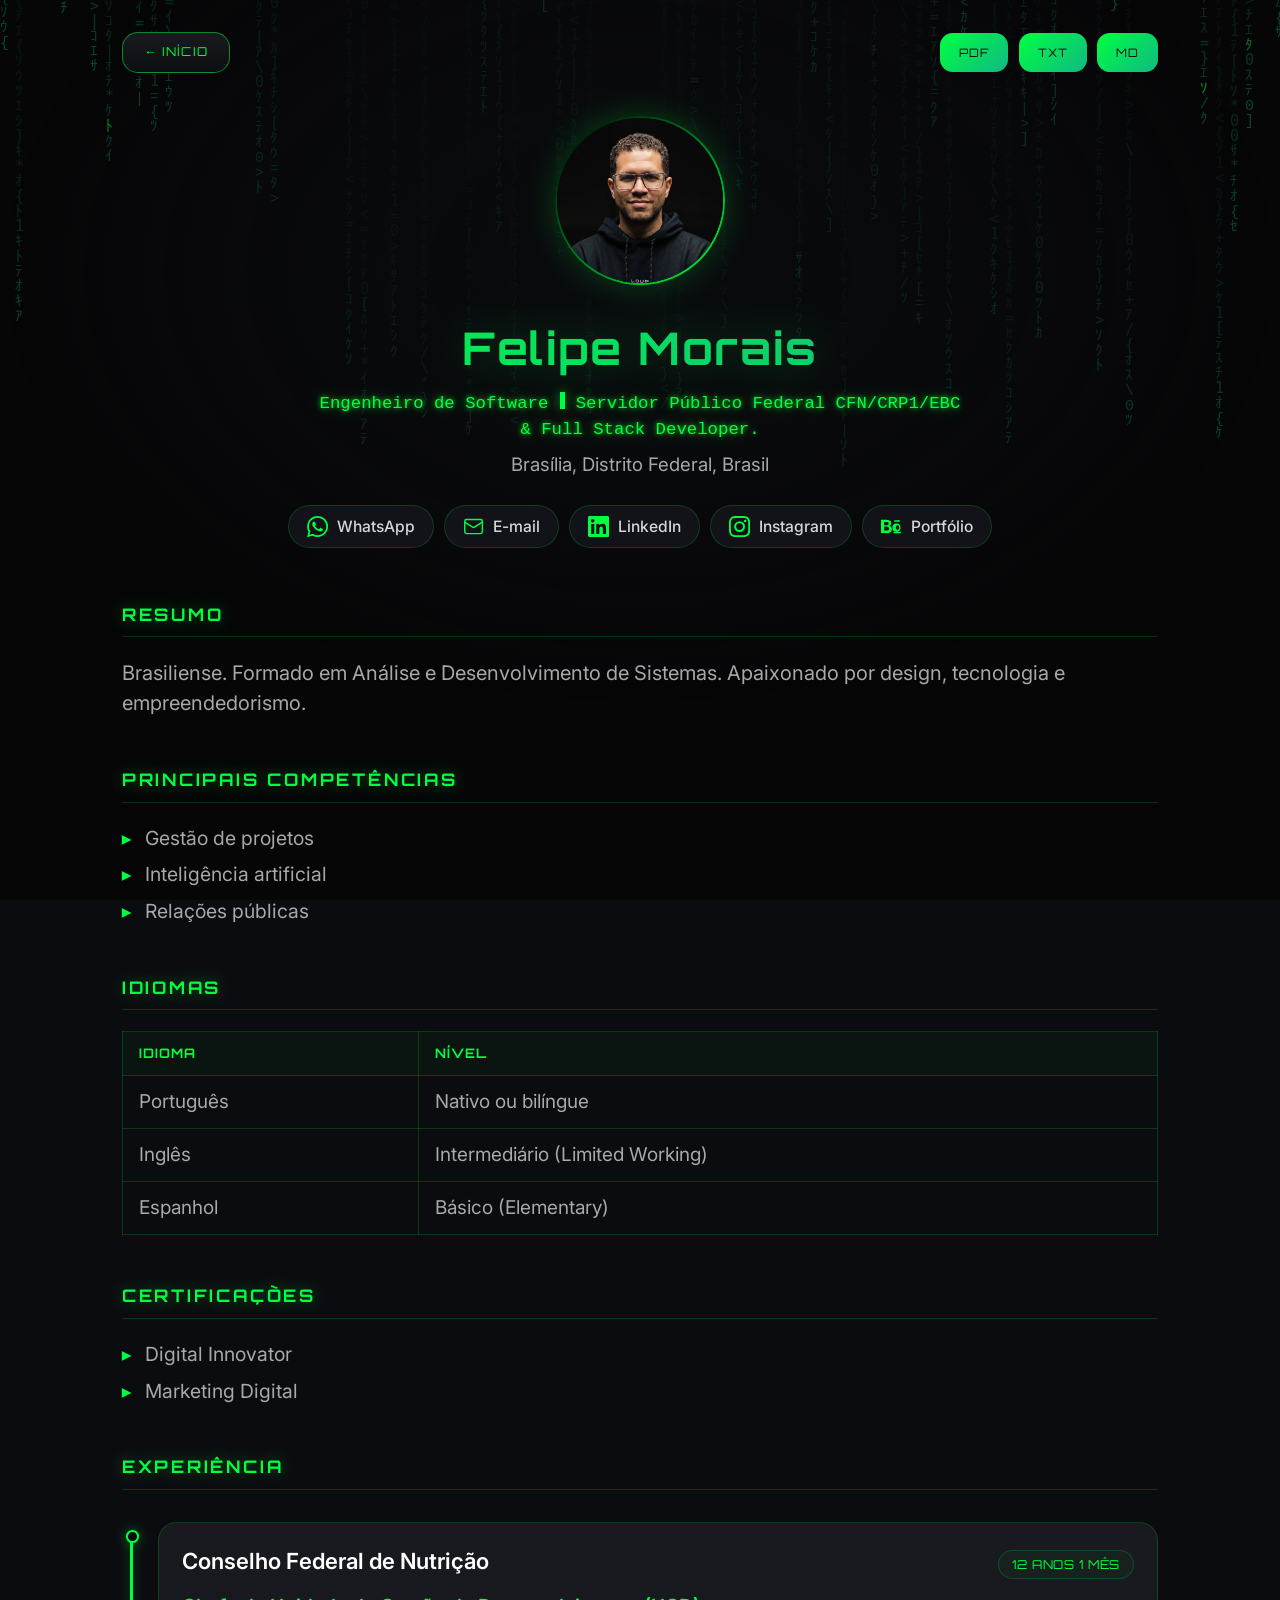
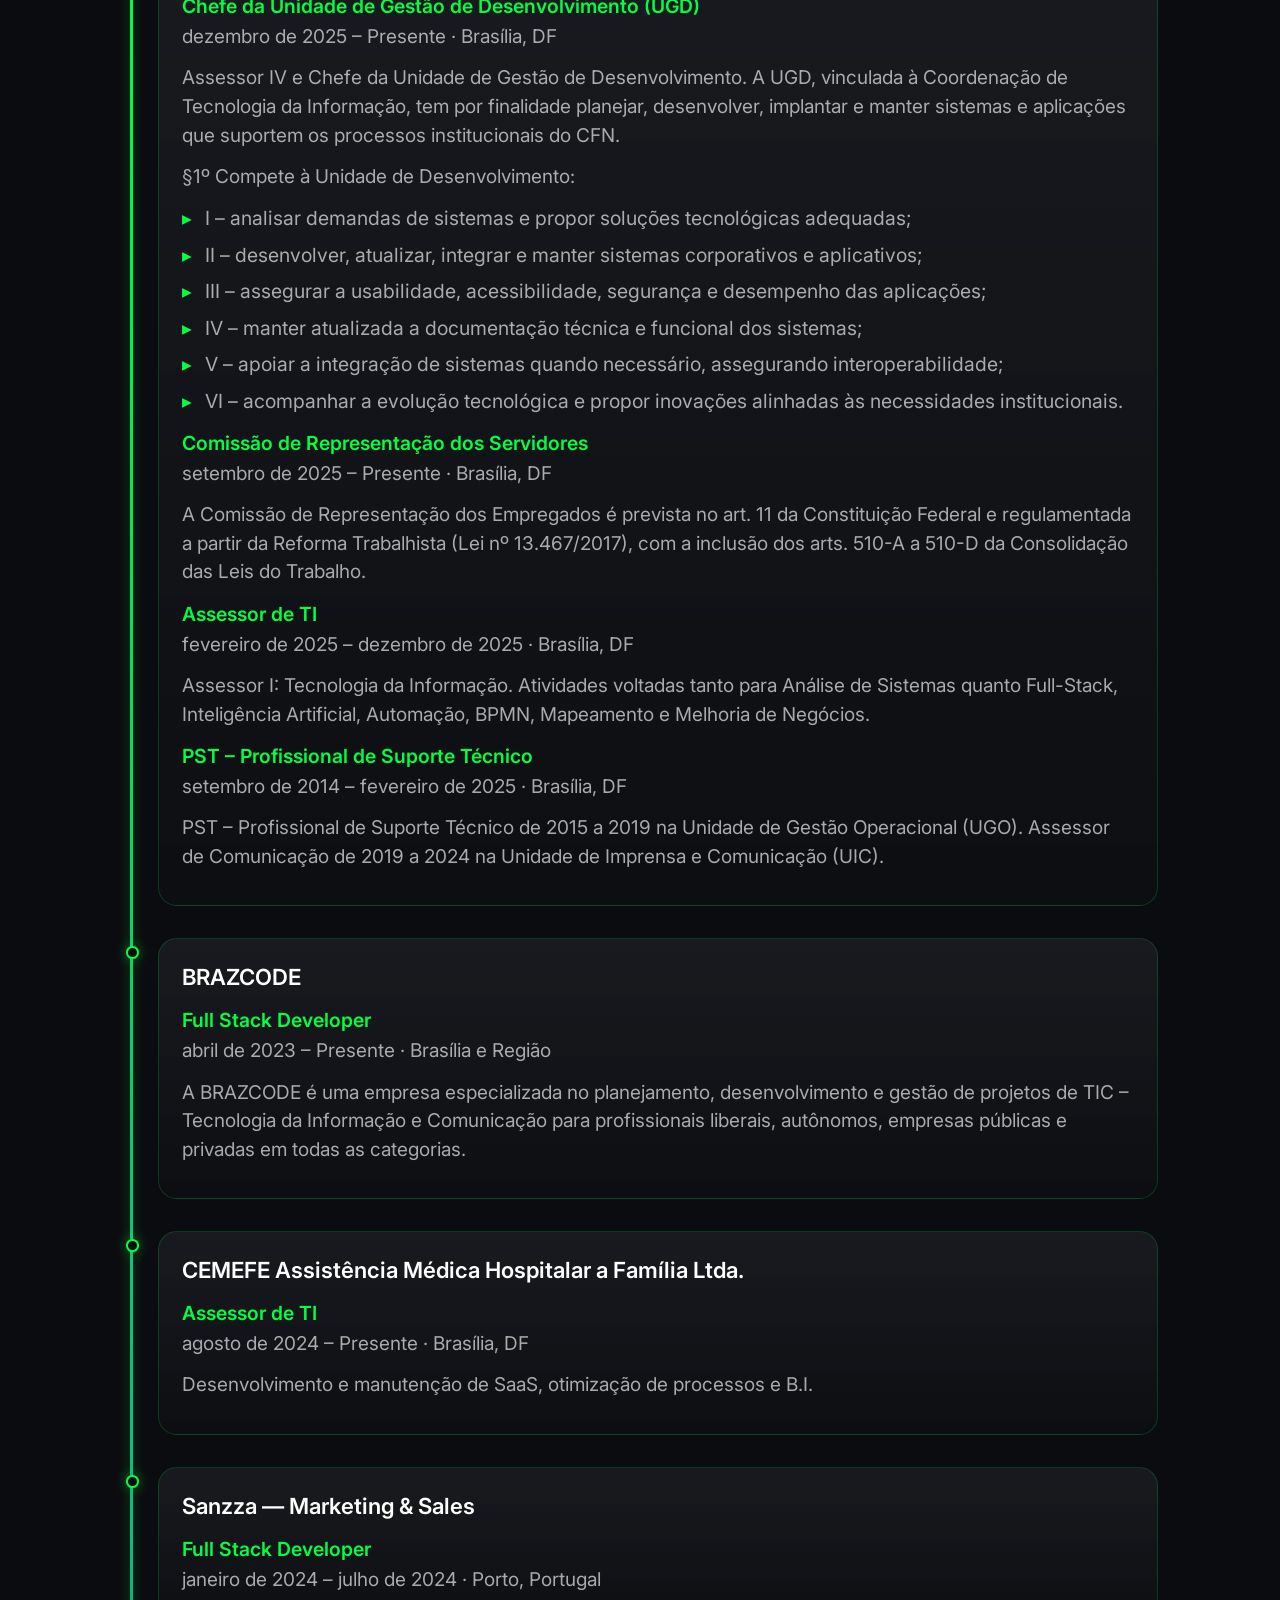
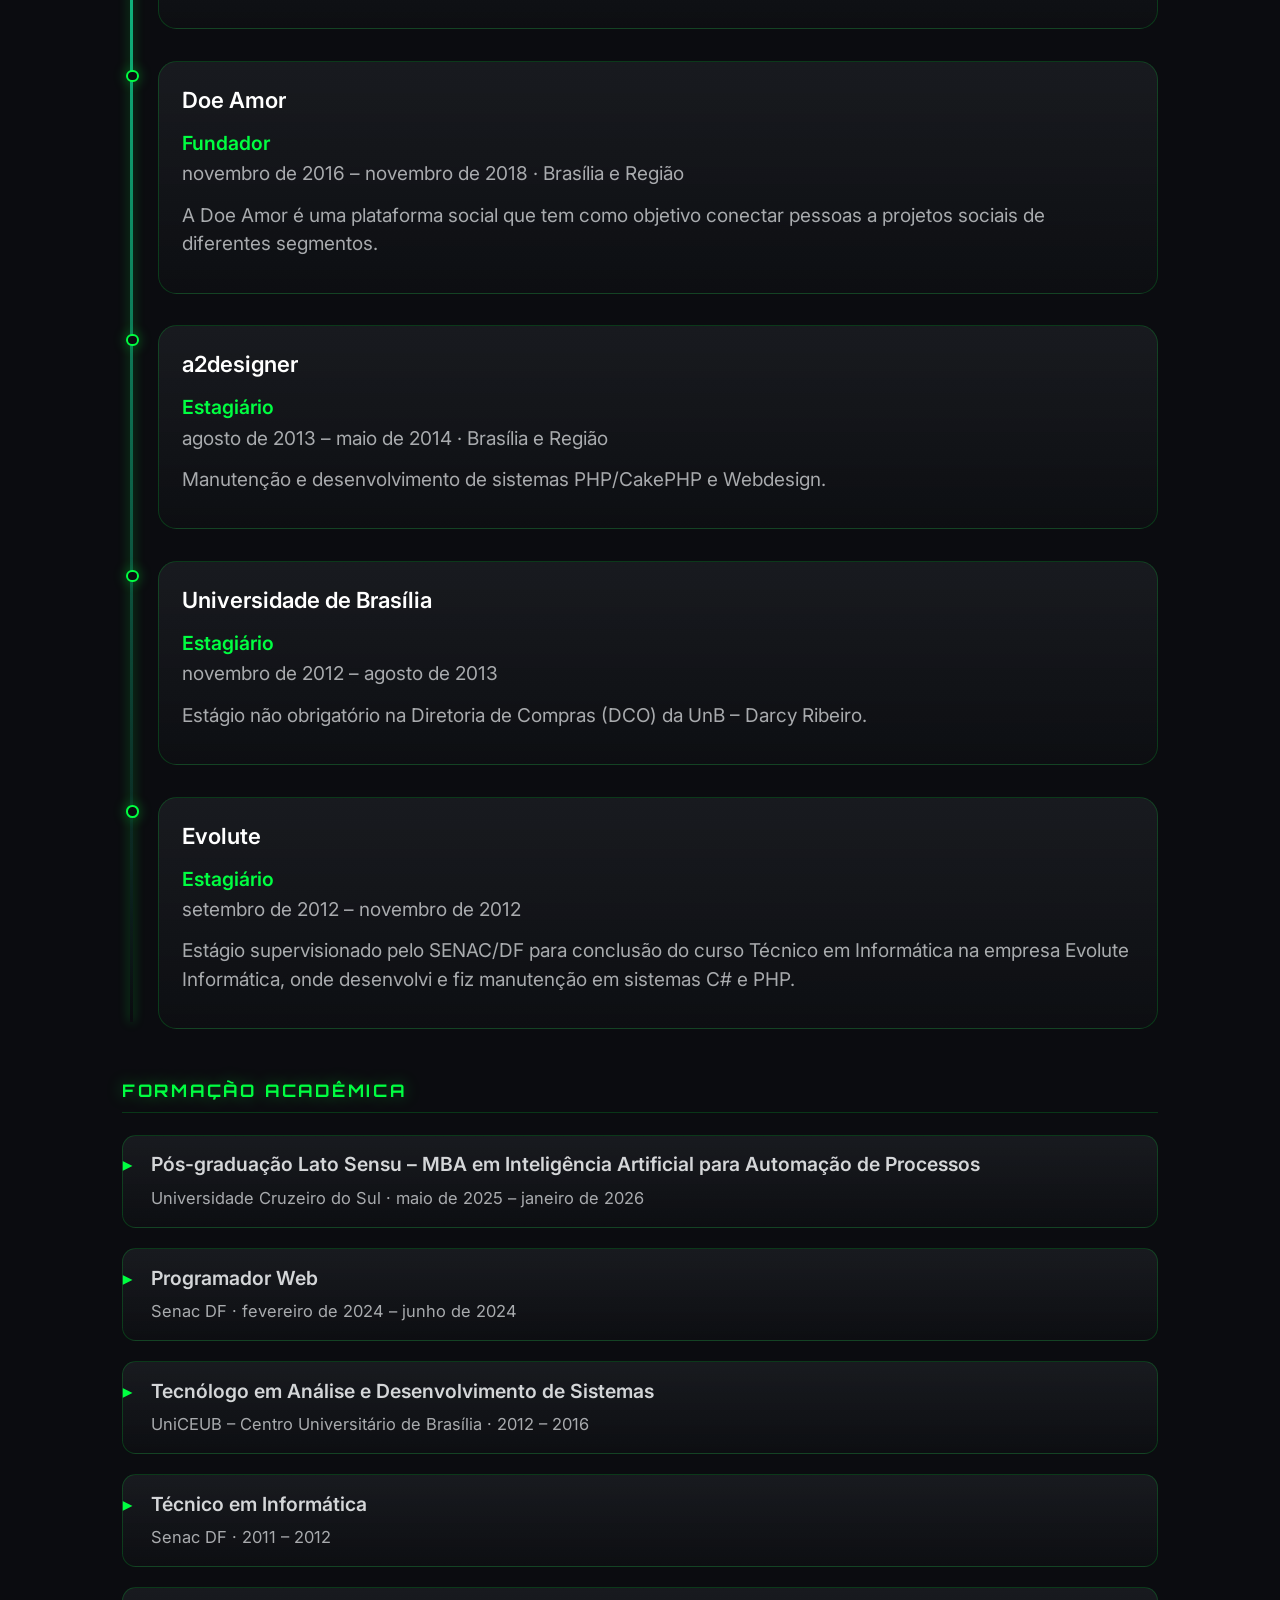
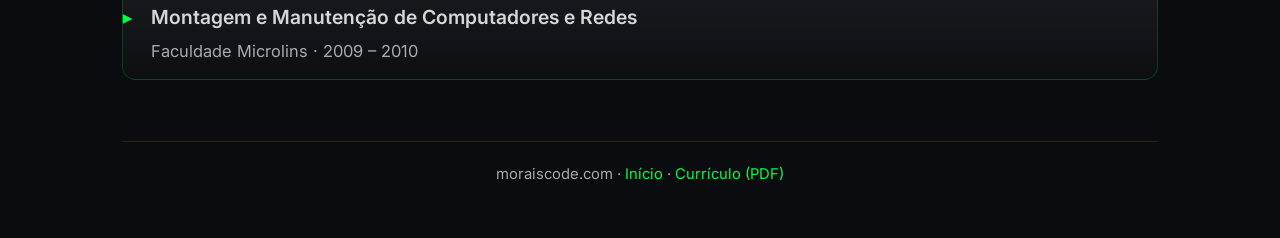
==== commit 7ca466dd: "curriculo: linha do hero 100% uniforme (familia, tamanho, cor e glow iguais; .typed herda tudo)" ====
--- a/curriculo/index.html
+++ b/curriculo/index.html
@@ -207,20 +207,20 @@
 .hero-role{
   font-family:ui-monospace,'SF Mono',Menlo,Consolas,monospace;
   font-size:.82rem;
+  font-weight:400;
   letter-spacing:0;
   line-height:1.5;
-  color:var(--cyan);
-  text-shadow:0 0 0.75rem var(--glow);
+  color:#00ff41;
+  text-shadow:0 0 0.25rem rgba(0,255,65,.85),0 0 0.75rem rgba(0,255,65,.45);
   margin-bottom:.4rem;
 }
 
 /* hero terminal-style (igual à home): texto verde + barrinha piscando */
+/* o trecho "Engenheiro de Software" herda TUDO da linha (família, tamanho, cor e glow) */
 .hero-role .typed{
-  font-family:ui-monospace,'SF Mono',Menlo,Consolas,monospace;
-  color:#00ff41;
-  text-shadow:
-    0 0 0.25rem rgba(0,255,65,.85),
-    0 0 0.75rem rgba(0,255,65,.45);
+  font:inherit;
+  color:inherit;
+  text-shadow:inherit;
 }
 .hero-role .cursor{
   display:inline-block;
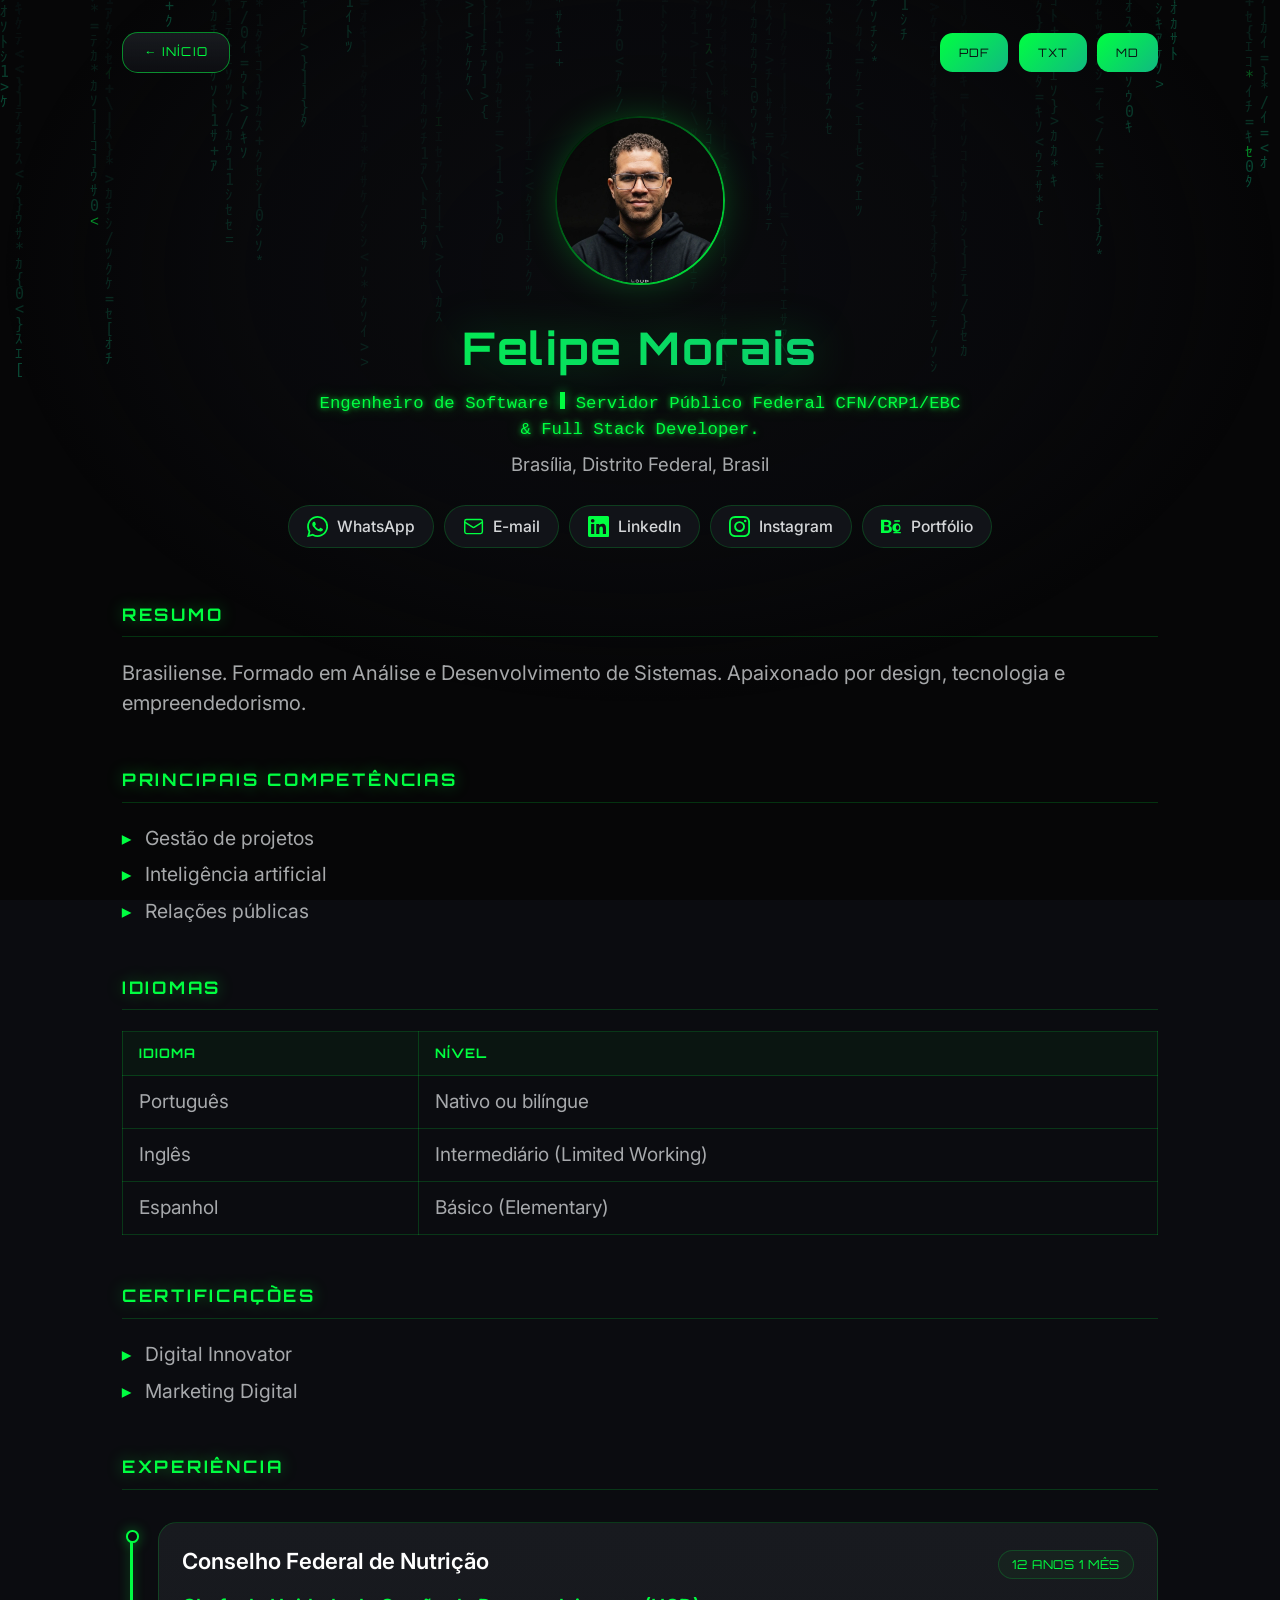
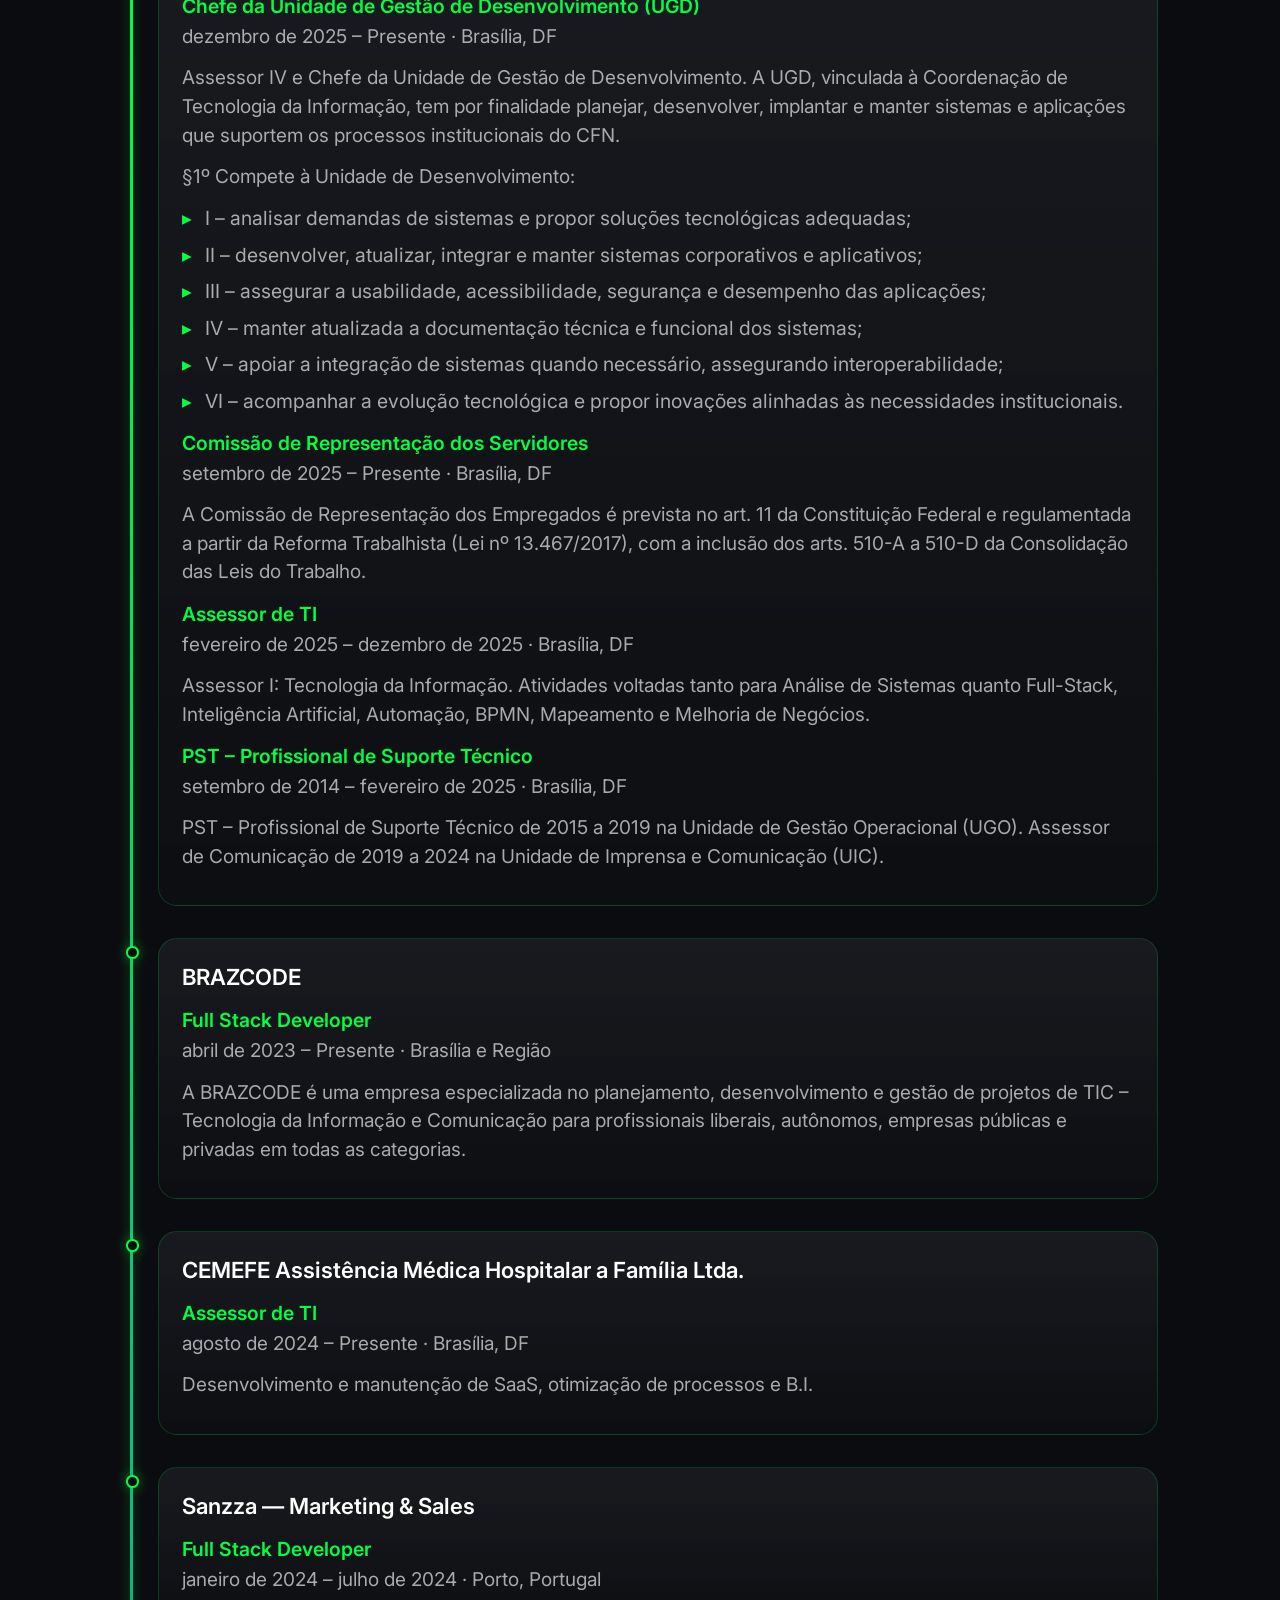
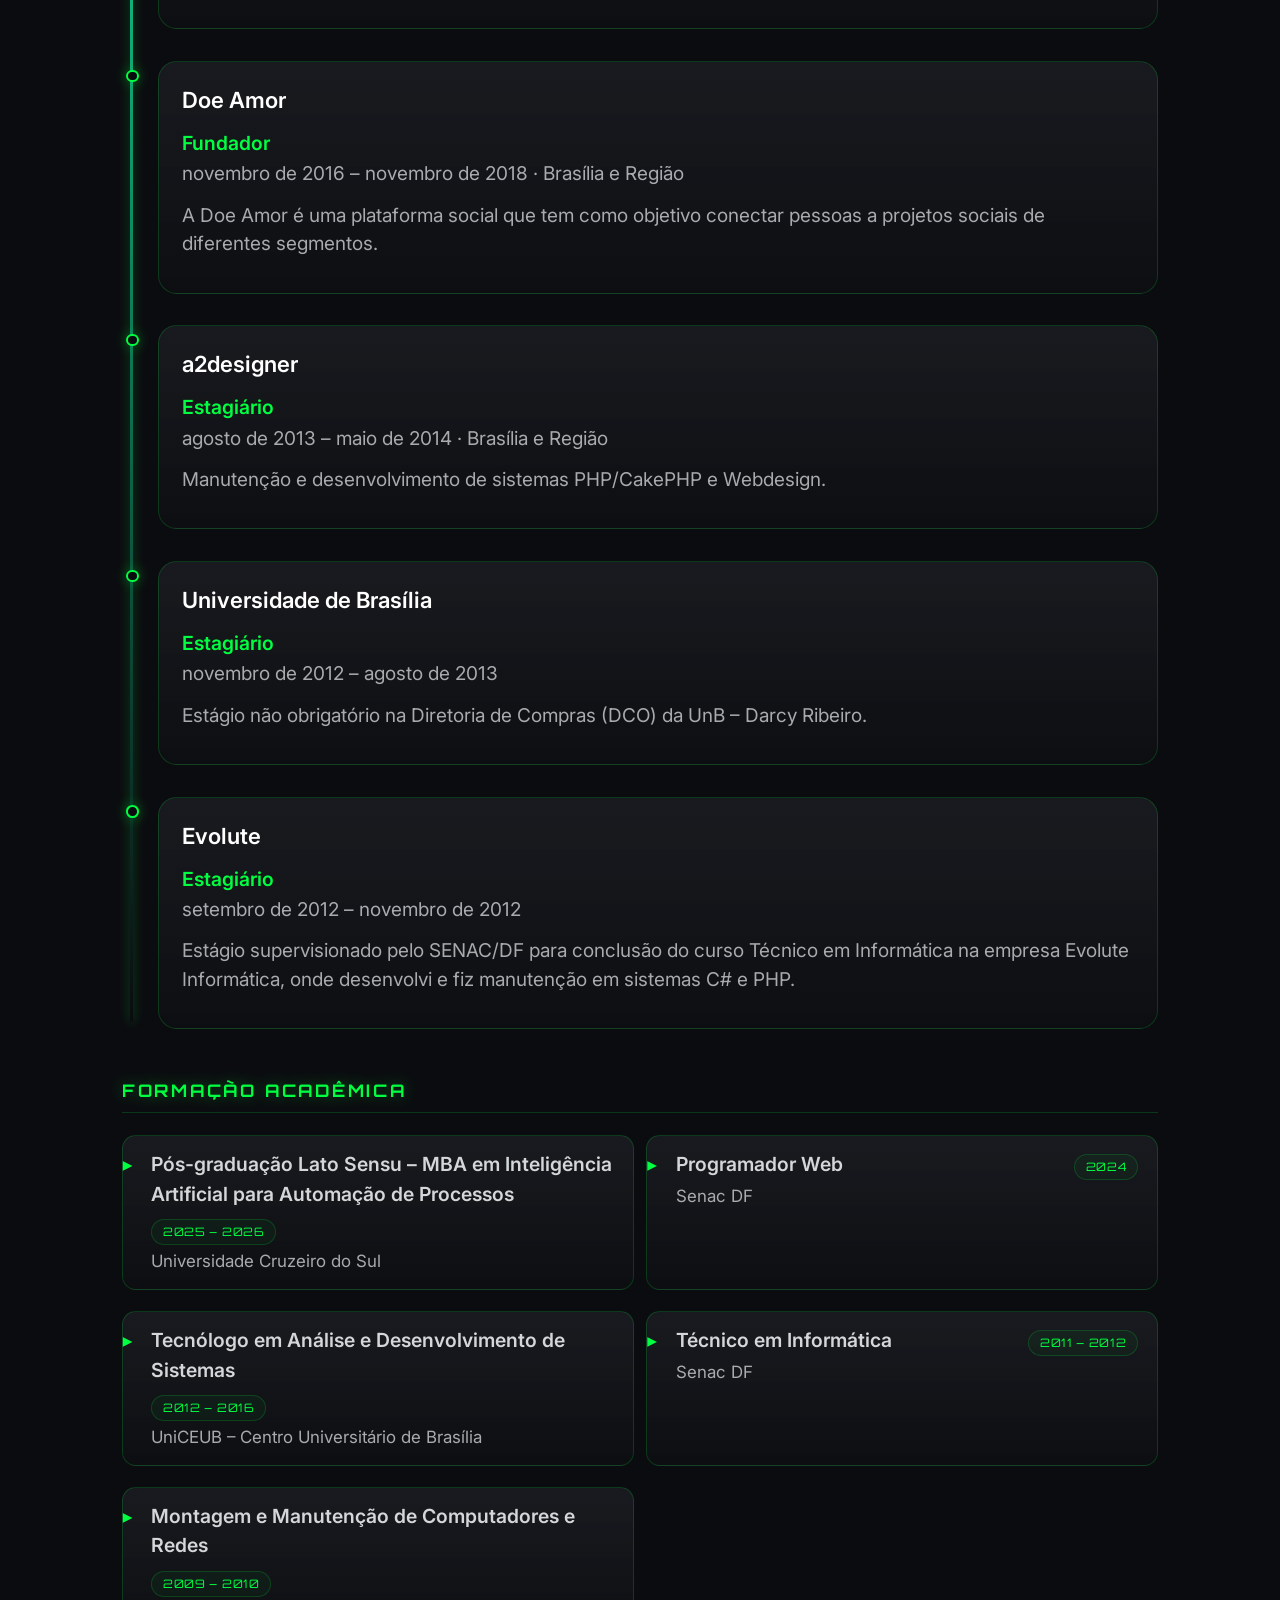
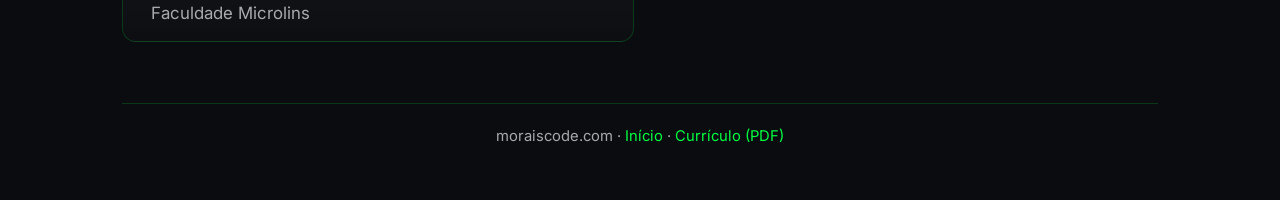
==== commit 0f82fc87: "curriculo: Formacao academica com chip de periodo, instituicao em linha propria e 2 colunas no deskt" ====
--- a/curriculo/index.html
+++ b/curriculo/index.html
@@ -291,8 +291,9 @@
 .cv a:hover{text-decoration:underline}
 .cv ul{list-style:none;margin:0 0 1rem;padding:0}
 
-/* Formação acadêmica — cartões (melhor leitura no mobile) */
+/* Formação acadêmica — cartões com chip de período (2 colunas no desktop) */
 .cv ul.edu{display:grid;gap:.6rem;margin:0 0 1.25rem;padding:0;list-style:none}
+@media(min-width:768px){.cv ul.edu{grid-template-columns:1fr 1fr}}
 .cv ul.edu>li{
   position:relative;
   padding:.7rem .9rem .7rem 1.35rem;
@@ -301,8 +302,22 @@
   border:0.0625rem solid var(--border);
   border-radius:.65rem;
 }
-.cv ul.edu>li>strong{display:block;color:var(--text);font-weight:600;margin-bottom:.15rem}
-.cv .edu-meta{font-size:.78rem;color:var(--dim)}
+.cv .edu-head{display:flex;align-items:baseline;justify-content:space-between;gap:.5rem;flex-wrap:wrap}
+.cv .edu-head>strong{color:var(--text);font-weight:600}
+.cv .edu-date{
+  flex-shrink:0;
+  font-family:'Orbitron',sans-serif;
+  font-size:.55rem;
+  letter-spacing:.06em;
+  text-transform:uppercase;
+  color:var(--cyan);
+  border:0.0625rem solid var(--border);
+  border-radius:999px;
+  padding:.15rem .5rem;
+  white-space:nowrap;
+  background:rgba(0,255,65,.04);
+}
+.cv .edu-inst{display:block;margin-top:.2rem;font-size:.8rem;color:var(--dim)}
 .cv li{position:relative;font-size:.92rem;color:var(--dim);padding-left:1.1rem;margin-bottom:.35rem}
 .cv li::before{content:'▸';position:absolute;left:0;color:var(--cyan)}
 .cv hr{border:0;border-top:0.0625rem solid var(--border);margin:1.75rem 0}
@@ -402,7 +417,7 @@
   .cv table{font-size:.82rem}
   .cv th,.cv td{padding:.45rem .5rem}
   .clink{font-size:.7rem;padding:.35rem .7rem}
-  .cv a,.clink,.footer a,.cv .edu-meta{overflow-wrap:anywhere}
+  .cv a,.clink,.footer a,.cv .edu-inst,.cv .edu-head>strong{overflow-wrap:anywhere}
   .cv ul.edu>li{padding:.65rem .8rem .65rem 1.3rem}
 }
 
@@ -437,11 +452,11 @@
 <h2>Experiência</h2><div class="timeline"><div class="tl-item"><span class="tl-dot"></span><div class="tl-card"><div class="tl-head"><h3>Conselho Federal de Nutrição</h3><span class="tl-date">12 anos 1 mês</span></div><h4 class="tl-role">Chefe da Unidade de Gestão de Desenvolvimento (UGD)</h4><p class="tl-when">dezembro de 2025 – Presente · Brasília, DF</p><p>Assessor IV e Chefe da Unidade de Gestão de Desenvolvimento. A UGD, vinculada à Coordenação de Tecnologia da Informação, tem por finalidade planejar, desenvolver, implantar e manter sistemas e aplicações que suportem os processos institucionais do CFN.</p><p>§1º Compete à Unidade de Desenvolvimento:</p><ul><li>I – analisar demandas de sistemas e propor soluções tecnológicas adequadas;</li><li>II – desenvolver, atualizar, integrar e manter sistemas corporativos e aplicativos;</li><li>III – assegurar a usabilidade, acessibilidade, segurança e desempenho das aplicações;</li><li>IV – manter atualizada a documentação técnica e funcional dos sistemas;</li><li>V – apoiar a integração de sistemas quando necessário, assegurando interoperabilidade;</li><li>VI – acompanhar a evolução tecnológica e propor inovações alinhadas às necessidades institucionais.</li></ul><h4 class="tl-role">Comissão de Representação dos Servidores</h4><p class="tl-when">setembro de 2025 – Presente · Brasília, DF</p><p>A Comissão de Representação dos Empregados é prevista no art. 11 da Constituição Federal e regulamentada a partir da Reforma Trabalhista (Lei nº 13.467/2017), com a inclusão dos arts. 510-A a 510-D da Consolidação das Leis do Trabalho.</p><h4 class="tl-role">Assessor de TI</h4><p class="tl-when">fevereiro de 2025 – dezembro de 2025 · Brasília, DF</p><p>Assessor I: Tecnologia da Informação. Atividades voltadas tanto para Análise de Sistemas quanto Full-Stack, Inteligência Artificial, Automação, BPMN, Mapeamento e Melhoria de Negócios.</p><h4 class="tl-role">PST – Profissional de Suporte Técnico</h4><p class="tl-when">setembro de 2014 – fevereiro de 2025 · Brasília, DF</p><p>PST – Profissional de Suporte Técnico de 2015 a 2019 na Unidade de Gestão Operacional (UGO). Assessor de Comunicação de 2019 a 2024 na Unidade de Imprensa e Comunicação (UIC).</p></div></div><div class="tl-item"><span class="tl-dot"></span><div class="tl-card"><div class="tl-head"><h3>BRAZCODE</h3></div><h4 class="tl-role">Full Stack Developer</h4><p class="tl-when">abril de 2023 – Presente · Brasília e Região</p><p>A BRAZCODE é uma empresa especializada no planejamento, desenvolvimento e gestão de projetos de TIC – Tecnologia da Informação e Comunicação para profissionais liberais, autônomos, empresas públicas e privadas em todas as categorias.</p></div></div><div class="tl-item"><span class="tl-dot"></span><div class="tl-card"><div class="tl-head"><h3>CEMEFE Assistência Médica Hospitalar a Família Ltda.</h3></div><h4 class="tl-role">Assessor de TI</h4><p class="tl-when">agosto de 2024 – Presente · Brasília, DF</p><p>Desenvolvimento e manutenção de SaaS, otimização de processos e B.I.</p></div></div><div class="tl-item"><span class="tl-dot"></span><div class="tl-card"><div class="tl-head"><h3>Sanzza — Marketing &amp; Sales</h3></div><h4 class="tl-role">Full Stack Developer</h4><p class="tl-when">janeiro de 2024 – julho de 2024 · Porto, Portugal</p></div></div><div class="tl-item"><span class="tl-dot"></span><div class="tl-card"><div class="tl-head"><h3>Doe Amor</h3></div><h4 class="tl-role">Fundador</h4><p class="tl-when">novembro de 2016 – novembro de 2018 · Brasília e Região</p><p>A Doe Amor é uma plataforma social que tem como objetivo conectar pessoas a projetos sociais de diferentes segmentos.</p></div></div><div class="tl-item"><span class="tl-dot"></span><div class="tl-card"><div class="tl-head"><h3>a2designer</h3></div><h4 class="tl-role">Estagiário</h4><p class="tl-when">agosto de 2013 – maio de 2014 · Brasília e Região</p><p>Manutenção e desenvolvimento de sistemas PHP/CakePHP e Webdesign.</p></div></div><div class="tl-item"><span class="tl-dot"></span><div class="tl-card"><div class="tl-head"><h3>Universidade de Brasília</h3></div><h4 class="tl-role">Estagiário</h4><p class="tl-when">novembro de 2012 – agosto de 2013</p><p>Estágio não obrigatório na Diretoria de Compras (DCO) da UnB – Darcy Ribeiro.</p></div></div><div class="tl-item"><span class="tl-dot"></span><div class="tl-card"><div class="tl-head"><h3>Evolute</h3></div><h4 class="tl-role">Estagiário</h4><p class="tl-when">setembro de 2012 – novembro de 2012</p><p>Estágio supervisionado pelo SENAC/DF para conclusão do curso Técnico em Informática na empresa Evolute Informática, onde desenvolvi e fiz manutenção em sistemas C# e PHP.</p></div></div></div>
 <h2>Formação acadêmica</h2>
 <ul class="edu">
-<li><strong>Pós-graduação Lato Sensu – MBA em Inteligência Artificial para Automação de Processos</strong><span class="edu-meta">Universidade Cruzeiro do Sul · maio de 2025 – janeiro de 2026</span></li>
-<li><strong>Programador Web</strong><span class="edu-meta">Senac DF · fevereiro de 2024 – junho de 2024</span></li>
-<li><strong>Tecnólogo em Análise e Desenvolvimento de Sistemas</strong><span class="edu-meta">UniCEUB – Centro Universitário de Brasília · 2012 – 2016</span></li>
-<li><strong>Técnico em Informática</strong><span class="edu-meta">Senac DF · 2011 – 2012</span></li>
-<li><strong>Montagem e Manutenção de Computadores e Redes</strong><span class="edu-meta">Faculdade Microlins · 2009 – 2010</span></li>
+<li><div class="edu-head"><strong>Pós-graduação Lato Sensu – MBA em Inteligência Artificial para Automação de Processos</strong><span class="edu-date">2025 – 2026</span></div><span class="edu-inst">Universidade Cruzeiro do Sul</span></li>
+<li><div class="edu-head"><strong>Programador Web</strong><span class="edu-date">2024</span></div><span class="edu-inst">Senac DF</span></li>
+<li><div class="edu-head"><strong>Tecnólogo em Análise e Desenvolvimento de Sistemas</strong><span class="edu-date">2012 – 2016</span></div><span class="edu-inst">UniCEUB – Centro Universitário de Brasília</span></li>
+<li><div class="edu-head"><strong>Técnico em Informática</strong><span class="edu-date">2011 – 2012</span></div><span class="edu-inst">Senac DF</span></li>
+<li><div class="edu-head"><strong>Montagem e Manutenção de Computadores e Redes</strong><span class="edu-date">2009 – 2010</span></div><span class="edu-inst">Faculdade Microlins</span></li>
 </ul>
 </article>
   </main>
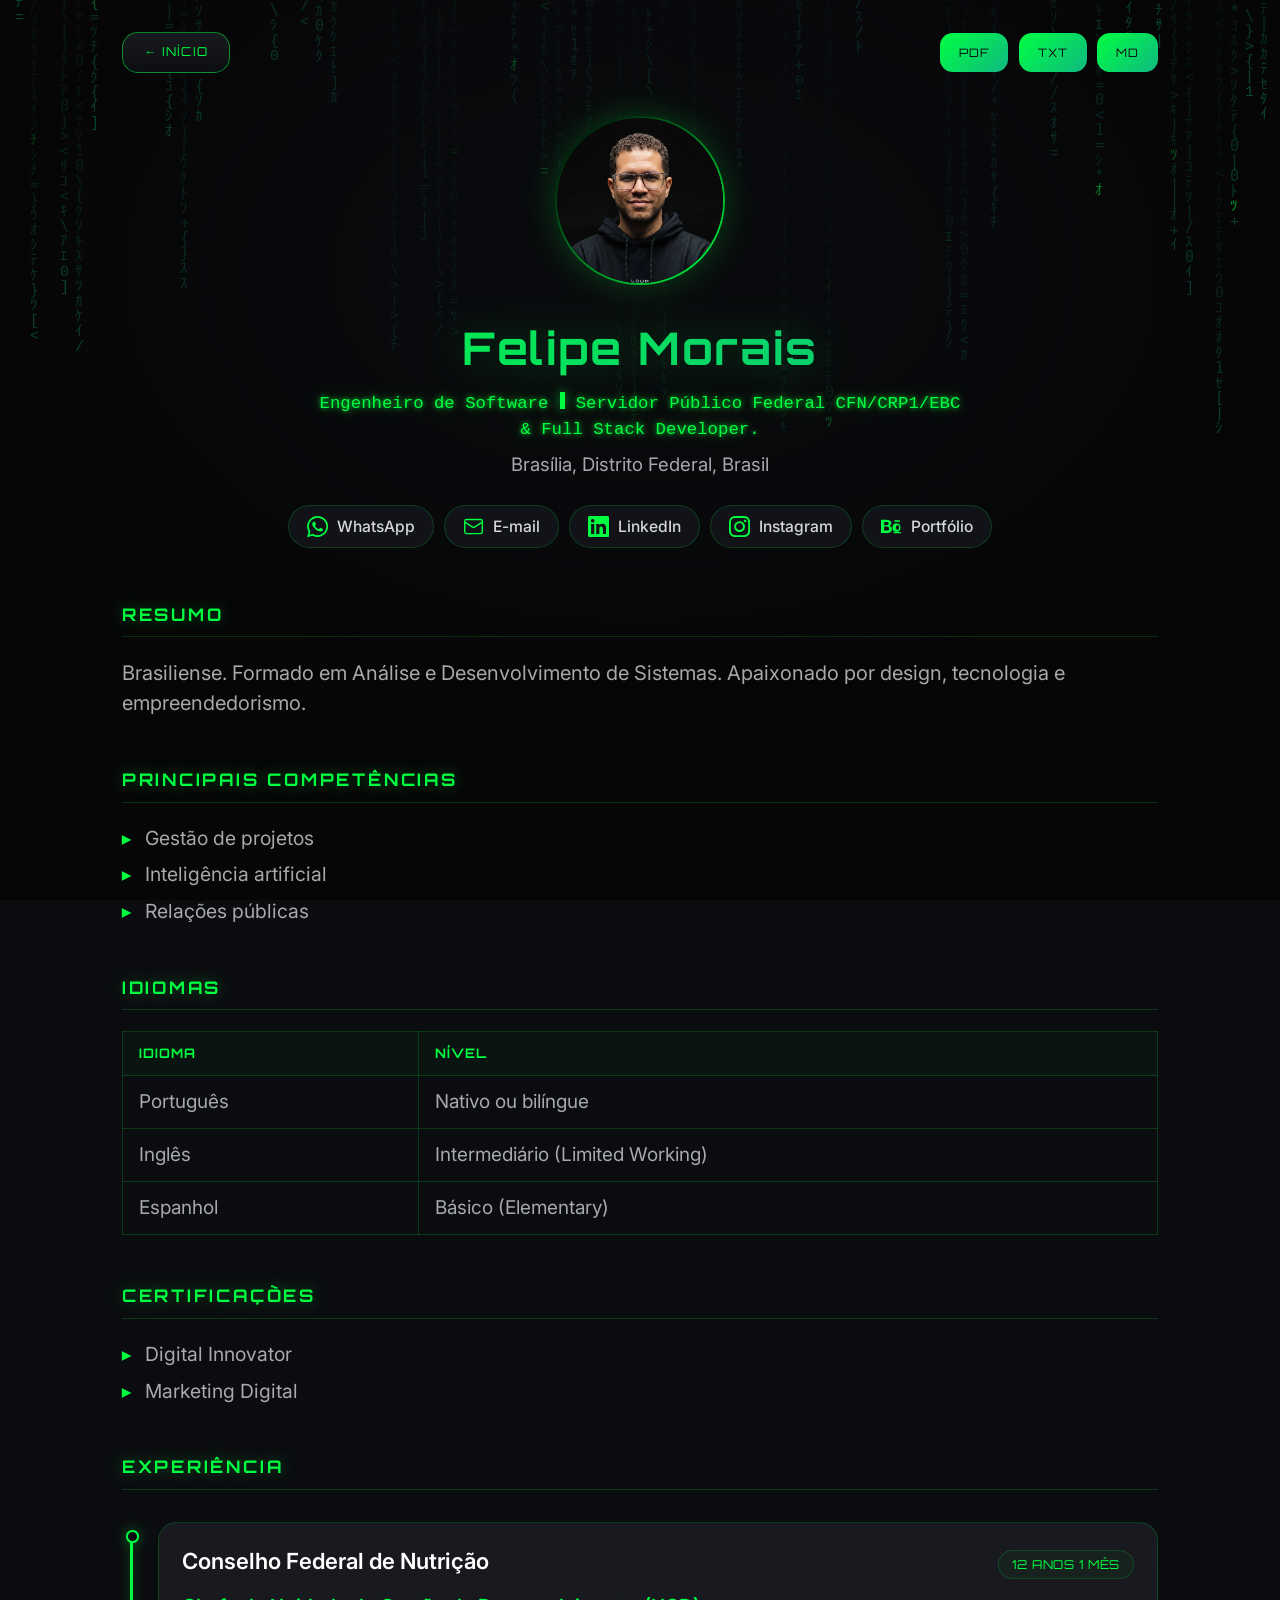
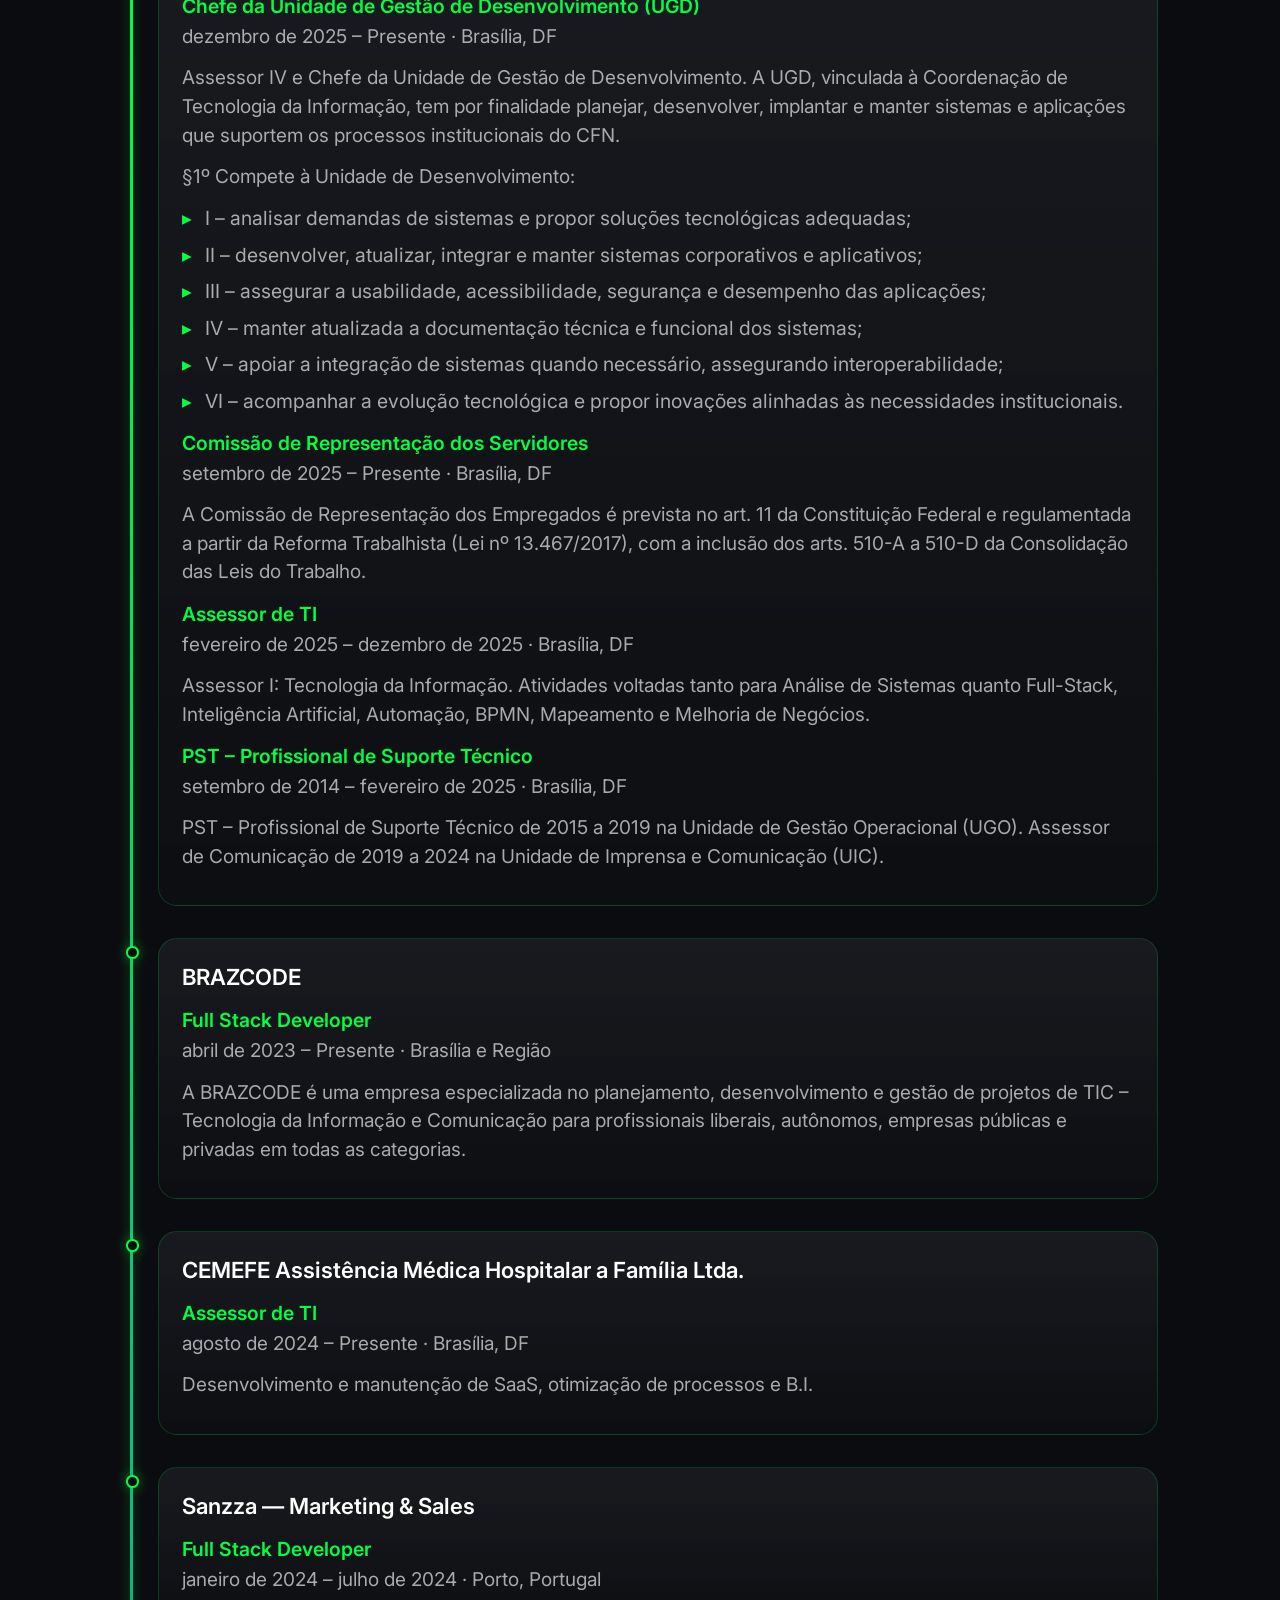
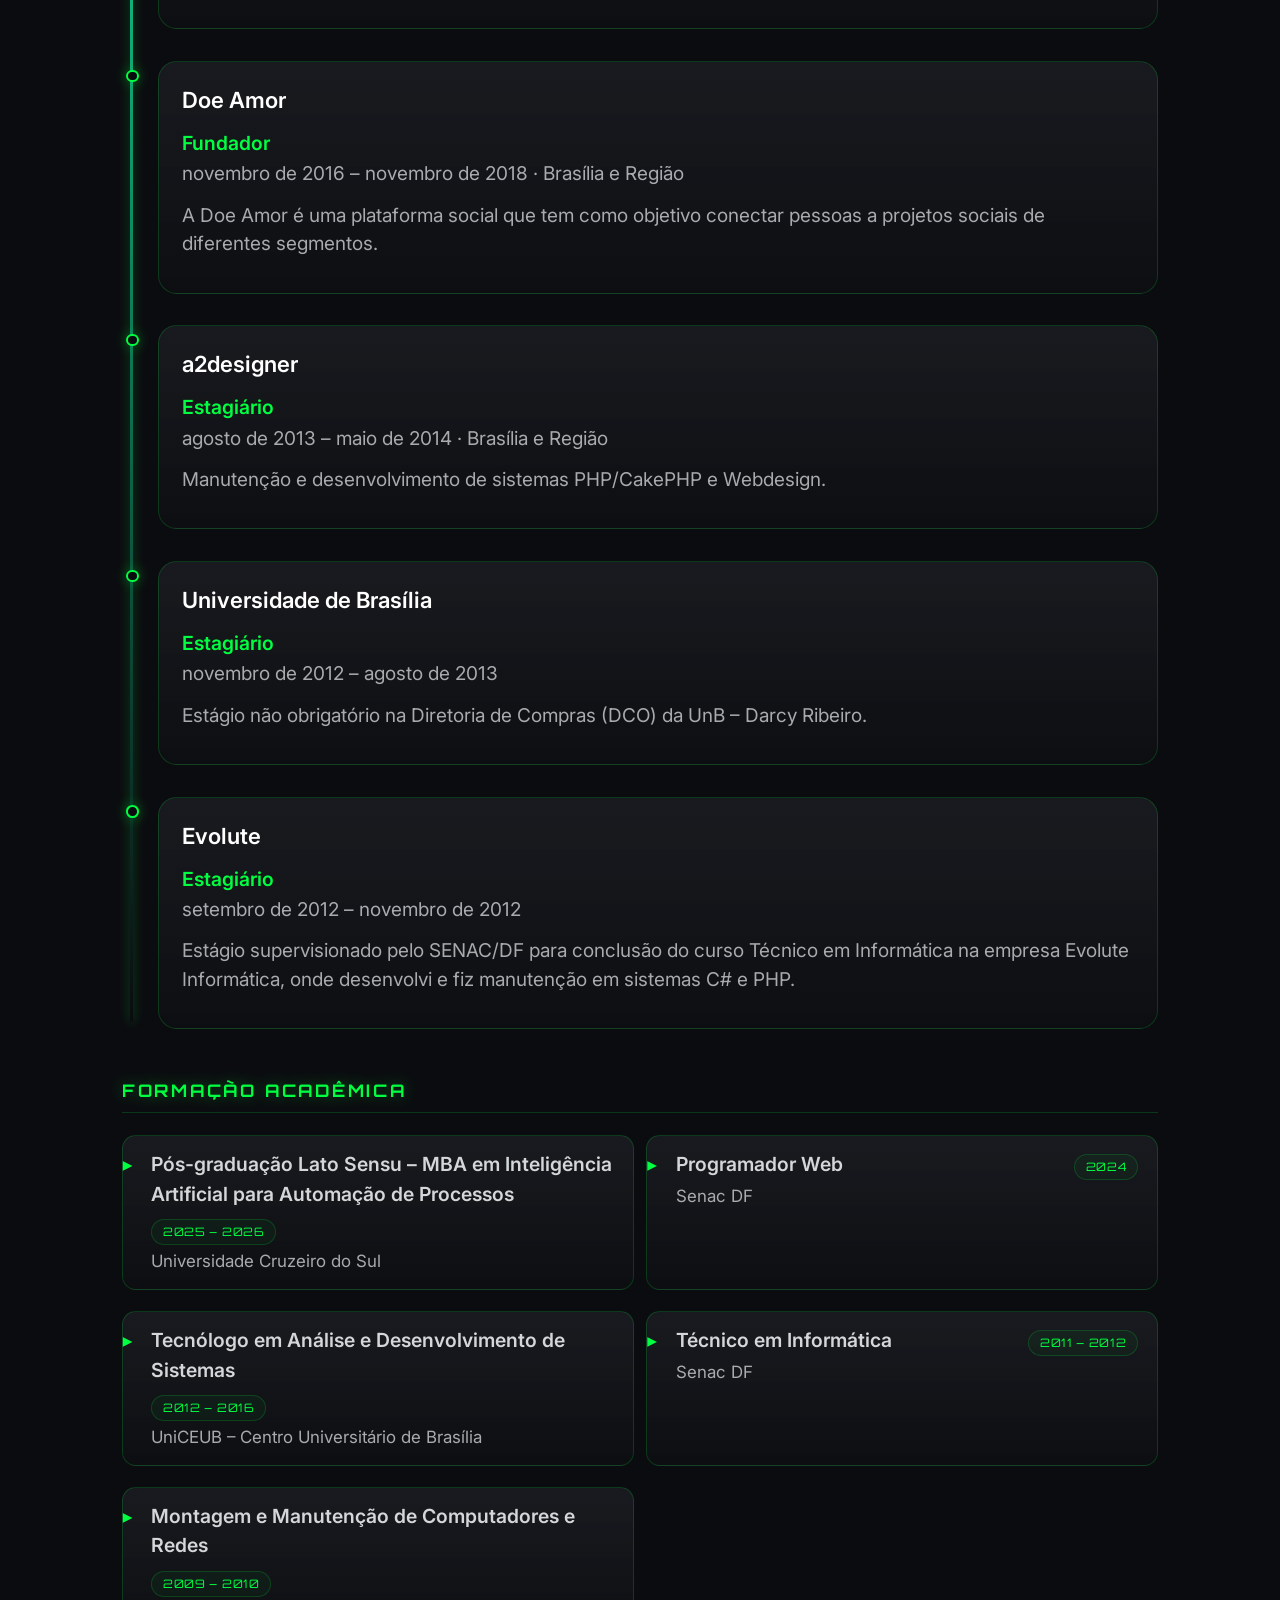
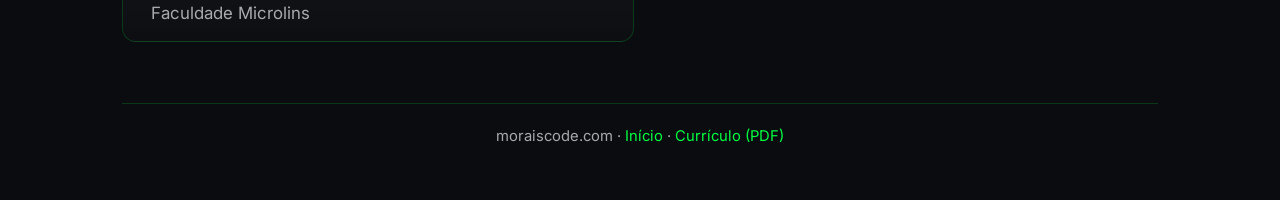
==== commit f1d1ea8a: "mobile: aumenta foto, nome e descricao (home e curriculo)" ====
--- a/curriculo/index.html
+++ b/curriculo/index.html
@@ -407,11 +407,12 @@
 @media(max-width:560px){
   .wrap{padding:1.25rem 1rem 2rem}
   .topbar{gap:.6rem;margin-bottom:1.5rem}
-  .hero-photo{width:6.5rem;height:6.5rem}
+  .hero-photo{width:8.25rem;height:8.25rem}
+  .hero-name{font-size:clamp(1.95rem,8.5vw,2.5rem)}
   .cv h2{margin-top:1.6rem}
   .timeline{padding-left:1.4rem}
   .tl-dot{left:-1.25rem}
-  .hero-role{font-size:.74rem;line-height:1.45}
+  .hero-role{font-size:.86rem;line-height:1.5}
   .br-desk{display:none}
   .tl-head{flex-direction:column;align-items:flex-start;gap:.2rem}
   .cv table{font-size:.82rem}
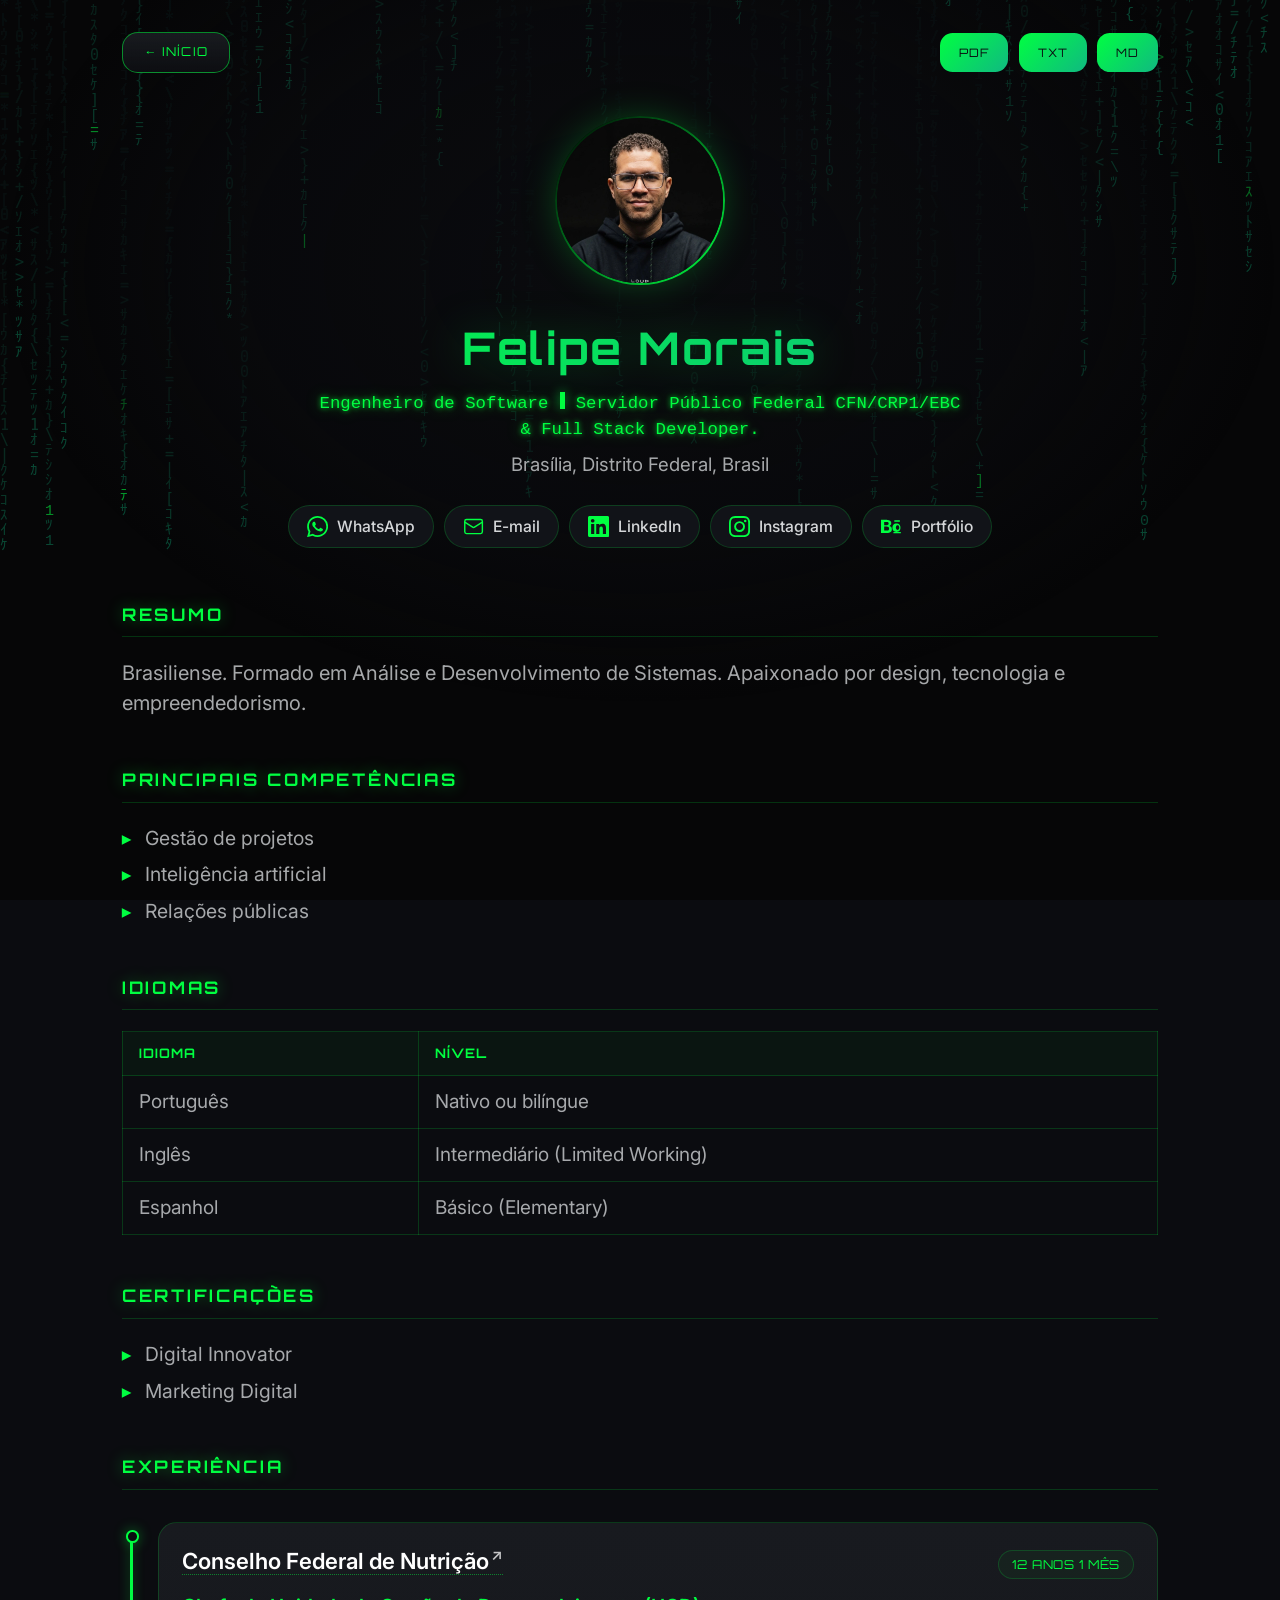
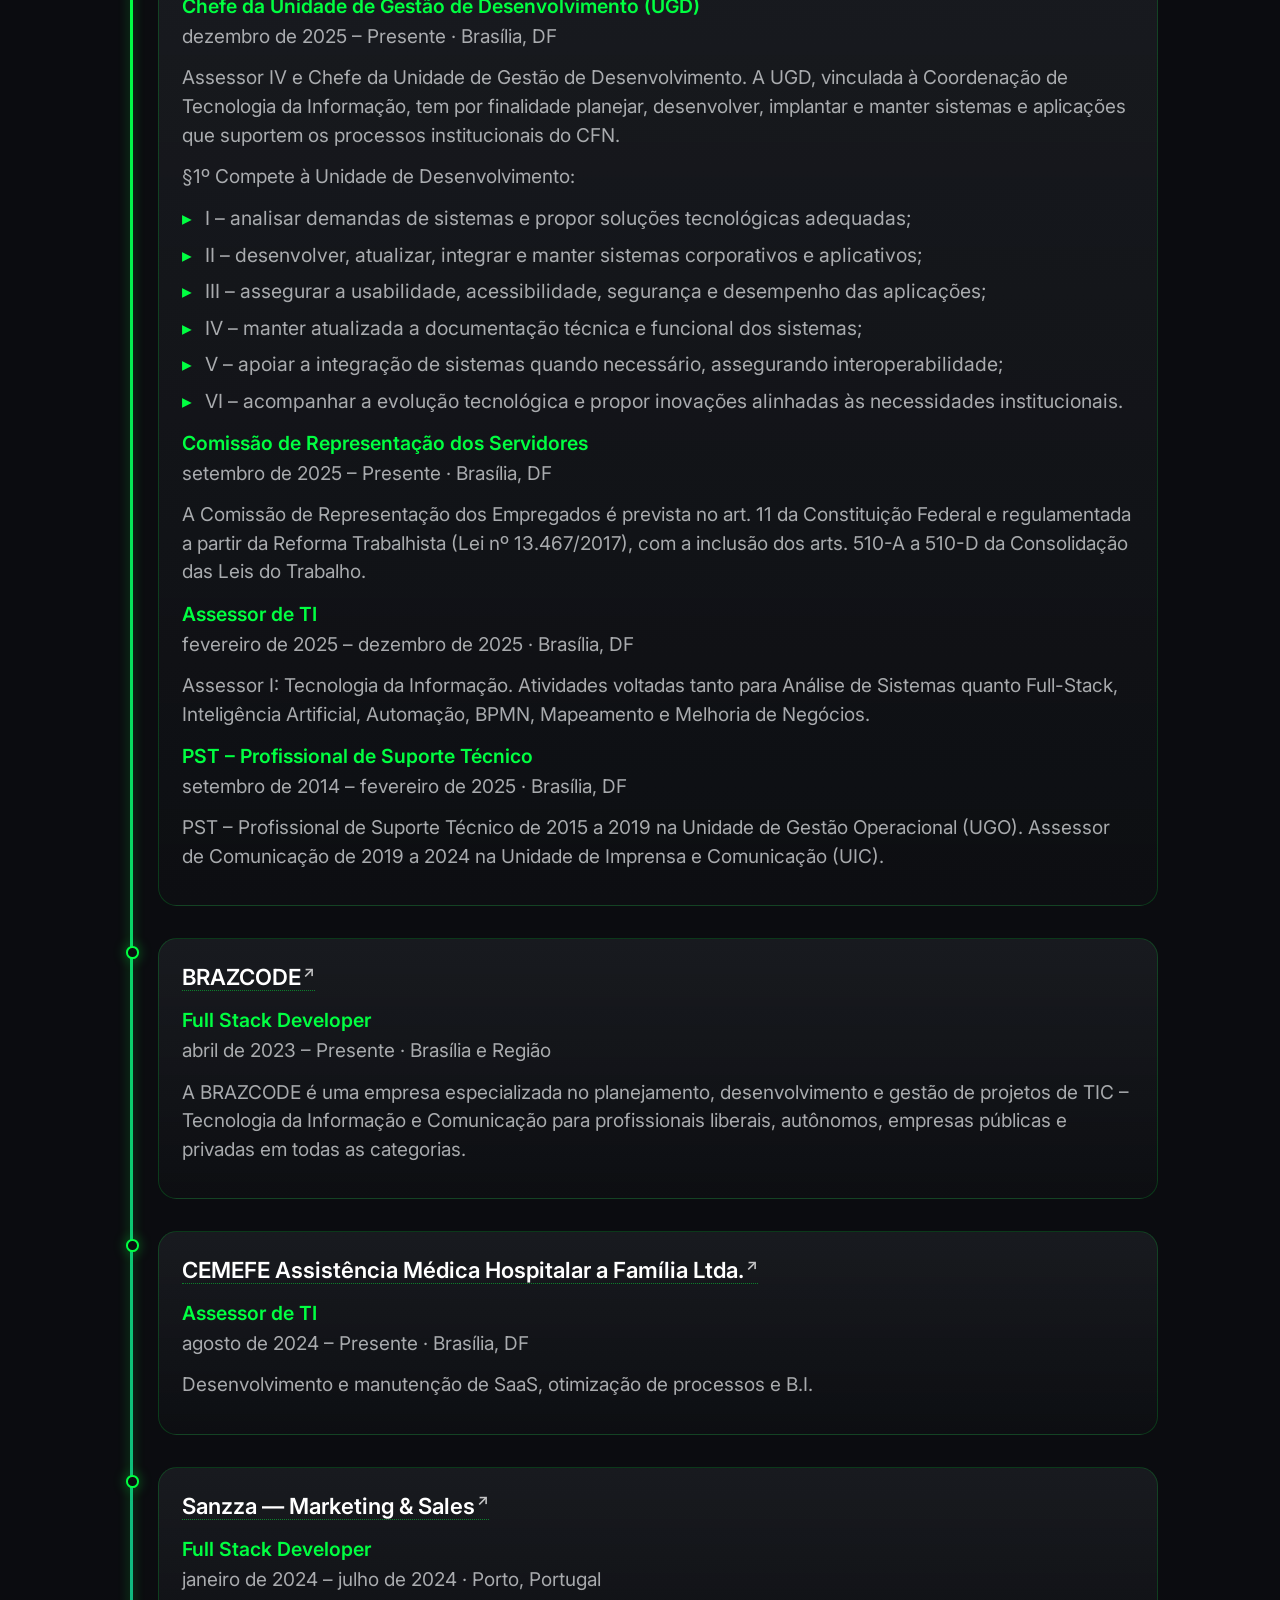
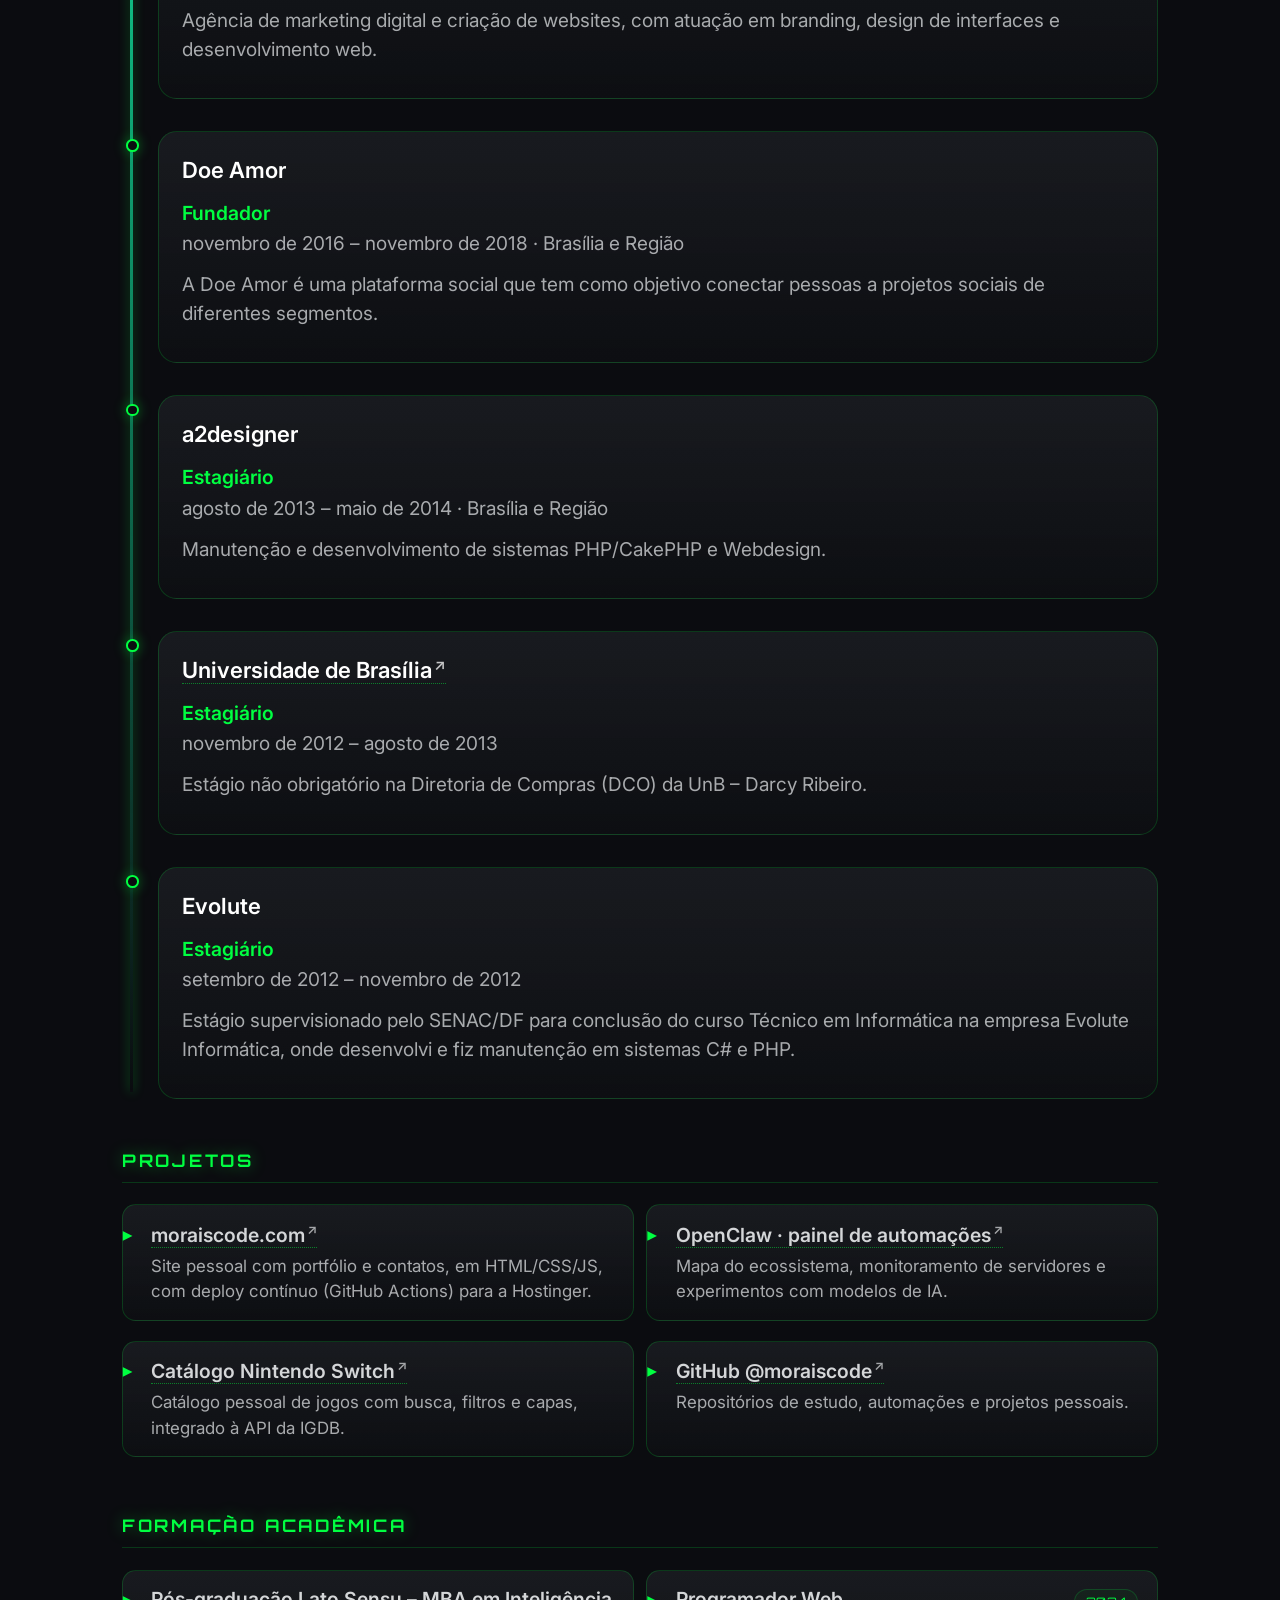
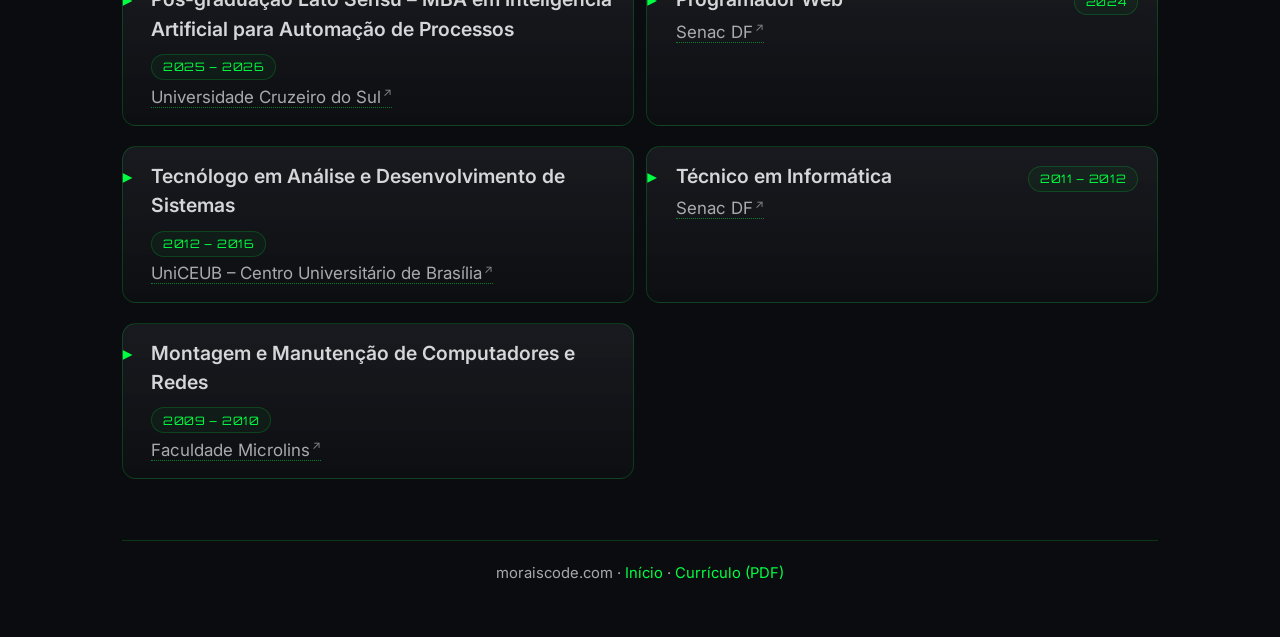
==== commit 8b4fd78d: "curriculo: enriquecido com links oficiais verificados (empresas/instituicoes) + secao Projetos + des" ====
--- a/curriculo/index.html
+++ b/curriculo/index.html
@@ -318,6 +318,15 @@
   background:rgba(0,255,65,.04);
 }
 .cv .edu-inst{display:block;margin-top:.2rem;font-size:.8rem;color:var(--dim)}
+
+/* Links de empresas/instituições (verificados na web em 17/09/2026) */
+.cv a.org{
+  color:inherit;
+  text-decoration:none;
+  border-bottom:0.0625rem dotted color-mix(in srgb,var(--cyan) 45%,transparent);
+}
+.cv a.org::after{content:"↗";font-size:.68em;vertical-align:super;opacity:.75;margin-left:.1rem}
+.cv a.org:hover{color:var(--cyan);border-bottom-color:var(--cyan)}
 .cv li{position:relative;font-size:.92rem;color:var(--dim);padding-left:1.1rem;margin-bottom:.35rem}
 .cv li::before{content:'▸';position:absolute;left:0;color:var(--cyan)}
 .cv hr{border:0;border-top:0.0625rem solid var(--border);margin:1.75rem 0}
@@ -450,14 +459,20 @@
 <table><thead><tr><th>Idioma</th><th>Nível</th></tr></thead><tbody><tr><td>Português</td><td>Nativo ou bilíngue</td></tr><tr><td>Inglês</td><td>Intermediário (Limited Working)</td></tr><tr><td>Espanhol</td><td>Básico (Elementary)</td></tr></tbody></table>
 <h2>Certificações</h2>
 <ul><li>Digital Innovator</li><li>Marketing Digital</li></ul>
-<h2>Experiência</h2><div class="timeline"><div class="tl-item"><span class="tl-dot"></span><div class="tl-card"><div class="tl-head"><h3>Conselho Federal de Nutrição</h3><span class="tl-date">12 anos 1 mês</span></div><h4 class="tl-role">Chefe da Unidade de Gestão de Desenvolvimento (UGD)</h4><p class="tl-when">dezembro de 2025 – Presente · Brasília, DF</p><p>Assessor IV e Chefe da Unidade de Gestão de Desenvolvimento. A UGD, vinculada à Coordenação de Tecnologia da Informação, tem por finalidade planejar, desenvolver, implantar e manter sistemas e aplicações que suportem os processos institucionais do CFN.</p><p>§1º Compete à Unidade de Desenvolvimento:</p><ul><li>I – analisar demandas de sistemas e propor soluções tecnológicas adequadas;</li><li>II – desenvolver, atualizar, integrar e manter sistemas corporativos e aplicativos;</li><li>III – assegurar a usabilidade, acessibilidade, segurança e desempenho das aplicações;</li><li>IV – manter atualizada a documentação técnica e funcional dos sistemas;</li><li>V – apoiar a integração de sistemas quando necessário, assegurando interoperabilidade;</li><li>VI – acompanhar a evolução tecnológica e propor inovações alinhadas às necessidades institucionais.</li></ul><h4 class="tl-role">Comissão de Representação dos Servidores</h4><p class="tl-when">setembro de 2025 – Presente · Brasília, DF</p><p>A Comissão de Representação dos Empregados é prevista no art. 11 da Constituição Federal e regulamentada a partir da Reforma Trabalhista (Lei nº 13.467/2017), com a inclusão dos arts. 510-A a 510-D da Consolidação das Leis do Trabalho.</p><h4 class="tl-role">Assessor de TI</h4><p class="tl-when">fevereiro de 2025 – dezembro de 2025 · Brasília, DF</p><p>Assessor I: Tecnologia da Informação. Atividades voltadas tanto para Análise de Sistemas quanto Full-Stack, Inteligência Artificial, Automação, BPMN, Mapeamento e Melhoria de Negócios.</p><h4 class="tl-role">PST – Profissional de Suporte Técnico</h4><p class="tl-when">setembro de 2014 – fevereiro de 2025 · Brasília, DF</p><p>PST – Profissional de Suporte Técnico de 2015 a 2019 na Unidade de Gestão Operacional (UGO). Assessor de Comunicação de 2019 a 2024 na Unidade de Imprensa e Comunicação (UIC).</p></div></div><div class="tl-item"><span class="tl-dot"></span><div class="tl-card"><div class="tl-head"><h3>BRAZCODE</h3></div><h4 class="tl-role">Full Stack Developer</h4><p class="tl-when">abril de 2023 – Presente · Brasília e Região</p><p>A BRAZCODE é uma empresa especializada no planejamento, desenvolvimento e gestão de projetos de TIC – Tecnologia da Informação e Comunicação para profissionais liberais, autônomos, empresas públicas e privadas em todas as categorias.</p></div></div><div class="tl-item"><span class="tl-dot"></span><div class="tl-card"><div class="tl-head"><h3>CEMEFE Assistência Médica Hospitalar a Família Ltda.</h3></div><h4 class="tl-role">Assessor de TI</h4><p class="tl-when">agosto de 2024 – Presente · Brasília, DF</p><p>Desenvolvimento e manutenção de SaaS, otimização de processos e B.I.</p></div></div><div class="tl-item"><span class="tl-dot"></span><div class="tl-card"><div class="tl-head"><h3>Sanzza — Marketing &amp; Sales</h3></div><h4 class="tl-role">Full Stack Developer</h4><p class="tl-when">janeiro de 2024 – julho de 2024 · Porto, Portugal</p></div></div><div class="tl-item"><span class="tl-dot"></span><div class="tl-card"><div class="tl-head"><h3>Doe Amor</h3></div><h4 class="tl-role">Fundador</h4><p class="tl-when">novembro de 2016 – novembro de 2018 · Brasília e Região</p><p>A Doe Amor é uma plataforma social que tem como objetivo conectar pessoas a projetos sociais de diferentes segmentos.</p></div></div><div class="tl-item"><span class="tl-dot"></span><div class="tl-card"><div class="tl-head"><h3>a2designer</h3></div><h4 class="tl-role">Estagiário</h4><p class="tl-when">agosto de 2013 – maio de 2014 · Brasília e Região</p><p>Manutenção e desenvolvimento de sistemas PHP/CakePHP e Webdesign.</p></div></div><div class="tl-item"><span class="tl-dot"></span><div class="tl-card"><div class="tl-head"><h3>Universidade de Brasília</h3></div><h4 class="tl-role">Estagiário</h4><p class="tl-when">novembro de 2012 – agosto de 2013</p><p>Estágio não obrigatório na Diretoria de Compras (DCO) da UnB – Darcy Ribeiro.</p></div></div><div class="tl-item"><span class="tl-dot"></span><div class="tl-card"><div class="tl-head"><h3>Evolute</h3></div><h4 class="tl-role">Estagiário</h4><p class="tl-when">setembro de 2012 – novembro de 2012</p><p>Estágio supervisionado pelo SENAC/DF para conclusão do curso Técnico em Informática na empresa Evolute Informática, onde desenvolvi e fiz manutenção em sistemas C# e PHP.</p></div></div></div>
+<h2>Experiência</h2><div class="timeline"><div class="tl-item"><span class="tl-dot"></span><div class="tl-card"><div class="tl-head"><h3><a class="org" href="https://cfn.org.br/" target="_blank" rel="noopener">Conselho Federal de Nutrição</a></h3><span class="tl-date">12 anos 1 mês</span></div><h4 class="tl-role">Chefe da Unidade de Gestão de Desenvolvimento (UGD)</h4><p class="tl-when">dezembro de 2025 – Presente · Brasília, DF</p><p>Assessor IV e Chefe da Unidade de Gestão de Desenvolvimento. A UGD, vinculada à Coordenação de Tecnologia da Informação, tem por finalidade planejar, desenvolver, implantar e manter sistemas e aplicações que suportem os processos institucionais do CFN.</p><p>§1º Compete à Unidade de Desenvolvimento:</p><ul><li>I – analisar demandas de sistemas e propor soluções tecnológicas adequadas;</li><li>II – desenvolver, atualizar, integrar e manter sistemas corporativos e aplicativos;</li><li>III – assegurar a usabilidade, acessibilidade, segurança e desempenho das aplicações;</li><li>IV – manter atualizada a documentação técnica e funcional dos sistemas;</li><li>V – apoiar a integração de sistemas quando necessário, assegurando interoperabilidade;</li><li>VI – acompanhar a evolução tecnológica e propor inovações alinhadas às necessidades institucionais.</li></ul><h4 class="tl-role">Comissão de Representação dos Servidores</h4><p class="tl-when">setembro de 2025 – Presente · Brasília, DF</p><p>A Comissão de Representação dos Empregados é prevista no art. 11 da Constituição Federal e regulamentada a partir da Reforma Trabalhista (Lei nº 13.467/2017), com a inclusão dos arts. 510-A a 510-D da Consolidação das Leis do Trabalho.</p><h4 class="tl-role">Assessor de TI</h4><p class="tl-when">fevereiro de 2025 – dezembro de 2025 · Brasília, DF</p><p>Assessor I: Tecnologia da Informação. Atividades voltadas tanto para Análise de Sistemas quanto Full-Stack, Inteligência Artificial, Automação, BPMN, Mapeamento e Melhoria de Negócios.</p><h4 class="tl-role">PST – Profissional de Suporte Técnico</h4><p class="tl-when">setembro de 2014 – fevereiro de 2025 · Brasília, DF</p><p>PST – Profissional de Suporte Técnico de 2015 a 2019 na Unidade de Gestão Operacional (UGO). Assessor de Comunicação de 2019 a 2024 na Unidade de Imprensa e Comunicação (UIC).</p></div></div><div class="tl-item"><span class="tl-dot"></span><div class="tl-card"><div class="tl-head"><h3><a class="org" href="https://brazcode.com/" target="_blank" rel="noopener">BRAZCODE</a></h3></div><h4 class="tl-role">Full Stack Developer</h4><p class="tl-when">abril de 2023 – Presente · Brasília e Região</p><p>A BRAZCODE é uma empresa especializada no planejamento, desenvolvimento e gestão de projetos de TIC – Tecnologia da Informação e Comunicação para profissionais liberais, autônomos, empresas públicas e privadas em todas as categorias.</p></div></div><div class="tl-item"><span class="tl-dot"></span><div class="tl-card"><div class="tl-head"><h3><a class="org" href="https://cemefe.com.br/" target="_blank" rel="noopener">CEMEFE Assistência Médica Hospitalar a Família Ltda.</a></h3></div><h4 class="tl-role">Assessor de TI</h4><p class="tl-when">agosto de 2024 – Presente · Brasília, DF</p><p>Desenvolvimento e manutenção de SaaS, otimização de processos e B.I.</p></div></div><div class="tl-item"><span class="tl-dot"></span><div class="tl-card"><div class="tl-head"><h3><a class="org" href="https://www.sanzza.com/" target="_blank" rel="noopener">Sanzza — Marketing &amp; Sales</a></h3></div><h4 class="tl-role">Full Stack Developer</h4><p class="tl-when">janeiro de 2024 – julho de 2024 · Porto, Portugal</p><p>Agência de marketing digital e criação de websites, com atuação em branding, design de interfaces e desenvolvimento web.</p></div></div><div class="tl-item"><span class="tl-dot"></span><div class="tl-card"><div class="tl-head"><h3>Doe Amor</h3></div><h4 class="tl-role">Fundador</h4><p class="tl-when">novembro de 2016 – novembro de 2018 · Brasília e Região</p><p>A Doe Amor é uma plataforma social que tem como objetivo conectar pessoas a projetos sociais de diferentes segmentos.</p></div></div><div class="tl-item"><span class="tl-dot"></span><div class="tl-card"><div class="tl-head"><h3>a2designer</h3></div><h4 class="tl-role">Estagiário</h4><p class="tl-when">agosto de 2013 – maio de 2014 · Brasília e Região</p><p>Manutenção e desenvolvimento de sistemas PHP/CakePHP e Webdesign.</p></div></div><div class="tl-item"><span class="tl-dot"></span><div class="tl-card"><div class="tl-head"><h3><a class="org" href="https://www.unb.br/" target="_blank" rel="noopener">Universidade de Brasília</a></h3></div><h4 class="tl-role">Estagiário</h4><p class="tl-when">novembro de 2012 – agosto de 2013</p><p>Estágio não obrigatório na Diretoria de Compras (DCO) da UnB – Darcy Ribeiro.</p></div></div><div class="tl-item"><span class="tl-dot"></span><div class="tl-card"><div class="tl-head"><h3>Evolute</h3></div><h4 class="tl-role">Estagiário</h4><p class="tl-when">setembro de 2012 – novembro de 2012</p><p>Estágio supervisionado pelo SENAC/DF para conclusão do curso Técnico em Informática na empresa Evolute Informática, onde desenvolvi e fiz manutenção em sistemas C# e PHP.</p></div></div></div>
+<h2>Projetos</h2><ul class="edu">
+<li><div class="edu-head"><strong><a class="org" href="https://moraiscode.com/" target="_blank" rel="noopener">moraiscode.com</a></strong></div><span class="edu-inst">Site pessoal com portfólio e contatos, em HTML/CSS/JS, com deploy contínuo (GitHub Actions) para a Hostinger.</span></li>
+<li><div class="edu-head"><strong><a class="org" href="https://openclaw.moraiscode.com/" target="_blank" rel="noopener">OpenClaw · painel de automações</a></strong></div><span class="edu-inst">Mapa do ecossistema, monitoramento de servidores e experimentos com modelos de IA.</span></li>
+<li><div class="edu-head"><strong><a class="org" href="https://openclaw.moraiscode.com/nintendo-switch-catalogo/" target="_blank" rel="noopener">Catálogo Nintendo Switch</a></strong></div><span class="edu-inst">Catálogo pessoal de jogos com busca, filtros e capas, integrado à API da IGDB.</span></li>
+<li><div class="edu-head"><strong><a class="org" href="https://github.com/moraiscode" target="_blank" rel="noopener">GitHub @moraiscode</a></strong></div><span class="edu-inst">Repositórios de estudo, automações e projetos pessoais.</span></li>
+</ul>
 <h2>Formação acadêmica</h2>
 <ul class="edu">
-<li><div class="edu-head"><strong>Pós-graduação Lato Sensu – MBA em Inteligência Artificial para Automação de Processos</strong><span class="edu-date">2025 – 2026</span></div><span class="edu-inst">Universidade Cruzeiro do Sul</span></li>
-<li><div class="edu-head"><strong>Programador Web</strong><span class="edu-date">2024</span></div><span class="edu-inst">Senac DF</span></li>
-<li><div class="edu-head"><strong>Tecnólogo em Análise e Desenvolvimento de Sistemas</strong><span class="edu-date">2012 – 2016</span></div><span class="edu-inst">UniCEUB – Centro Universitário de Brasília</span></li>
-<li><div class="edu-head"><strong>Técnico em Informática</strong><span class="edu-date">2011 – 2012</span></div><span class="edu-inst">Senac DF</span></li>
-<li><div class="edu-head"><strong>Montagem e Manutenção de Computadores e Redes</strong><span class="edu-date">2009 – 2010</span></div><span class="edu-inst">Faculdade Microlins</span></li>
+<li><div class="edu-head"><strong>Pós-graduação Lato Sensu – MBA em Inteligência Artificial para Automação de Processos</strong><span class="edu-date">2025 – 2026</span></div><span class="edu-inst"><a class="org" href="https://www.cruzeirodosul.edu.br/" target="_blank" rel="noopener">Universidade Cruzeiro do Sul</a></span></li>
+<li><div class="edu-head"><strong>Programador Web</strong><span class="edu-date">2024</span></div><span class="edu-inst"><a class="org" href="https://www.df.senac.br/" target="_blank" rel="noopener">Senac DF</a></span></li>
+<li><div class="edu-head"><strong>Tecnólogo em Análise e Desenvolvimento de Sistemas</strong><span class="edu-date">2012 – 2016</span></div><span class="edu-inst"><a class="org" href="https://www.uniceub.br/" target="_blank" rel="noopener">UniCEUB – Centro Universitário de Brasília</a></span></li>
+<li><div class="edu-head"><strong>Técnico em Informática</strong><span class="edu-date">2011 – 2012</span></div><span class="edu-inst"><a class="org" href="https://www.df.senac.br/" target="_blank" rel="noopener">Senac DF</a></span></li>
+<li><div class="edu-head"><strong>Montagem e Manutenção de Computadores e Redes</strong><span class="edu-date">2009 – 2010</span></div><span class="edu-inst"><a class="org" href="https://microlins.com.br/" target="_blank" rel="noopener">Faculdade Microlins</a></span></li>
 </ul>
 </article>
   </main>
